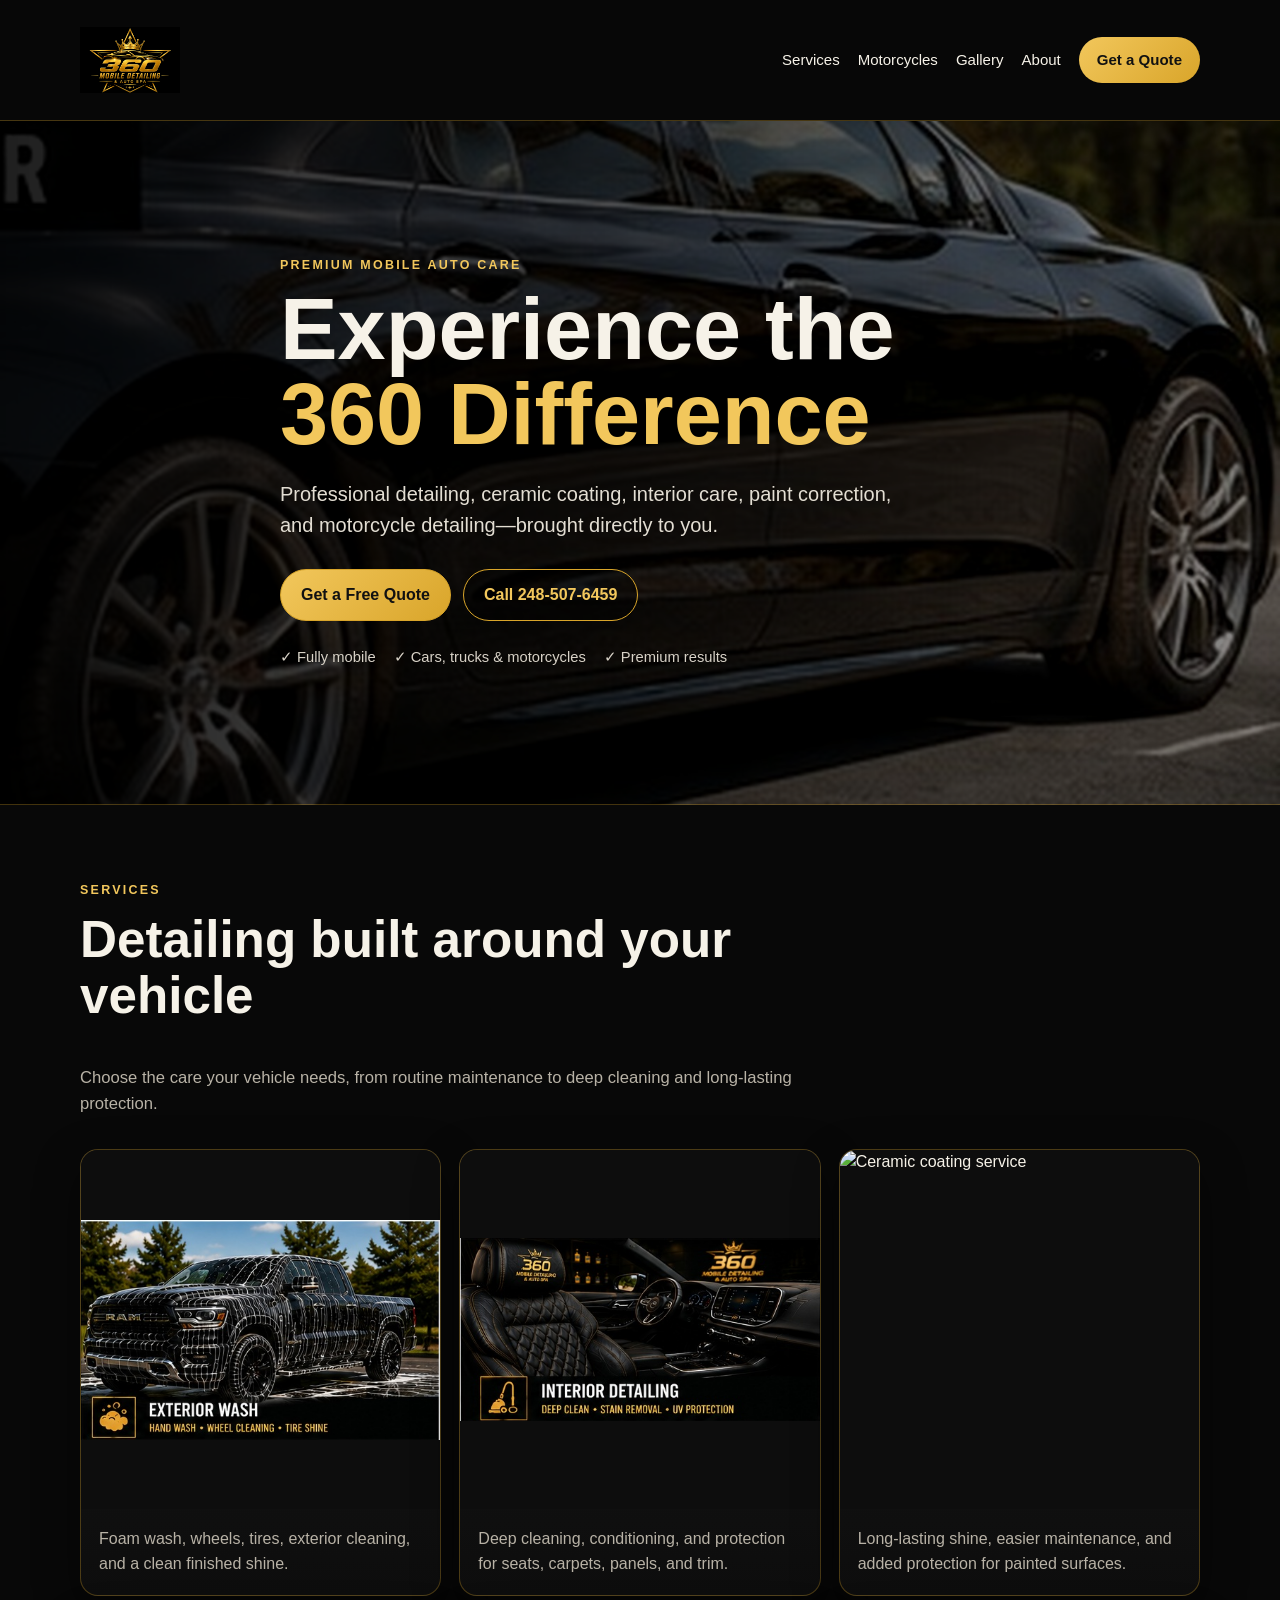
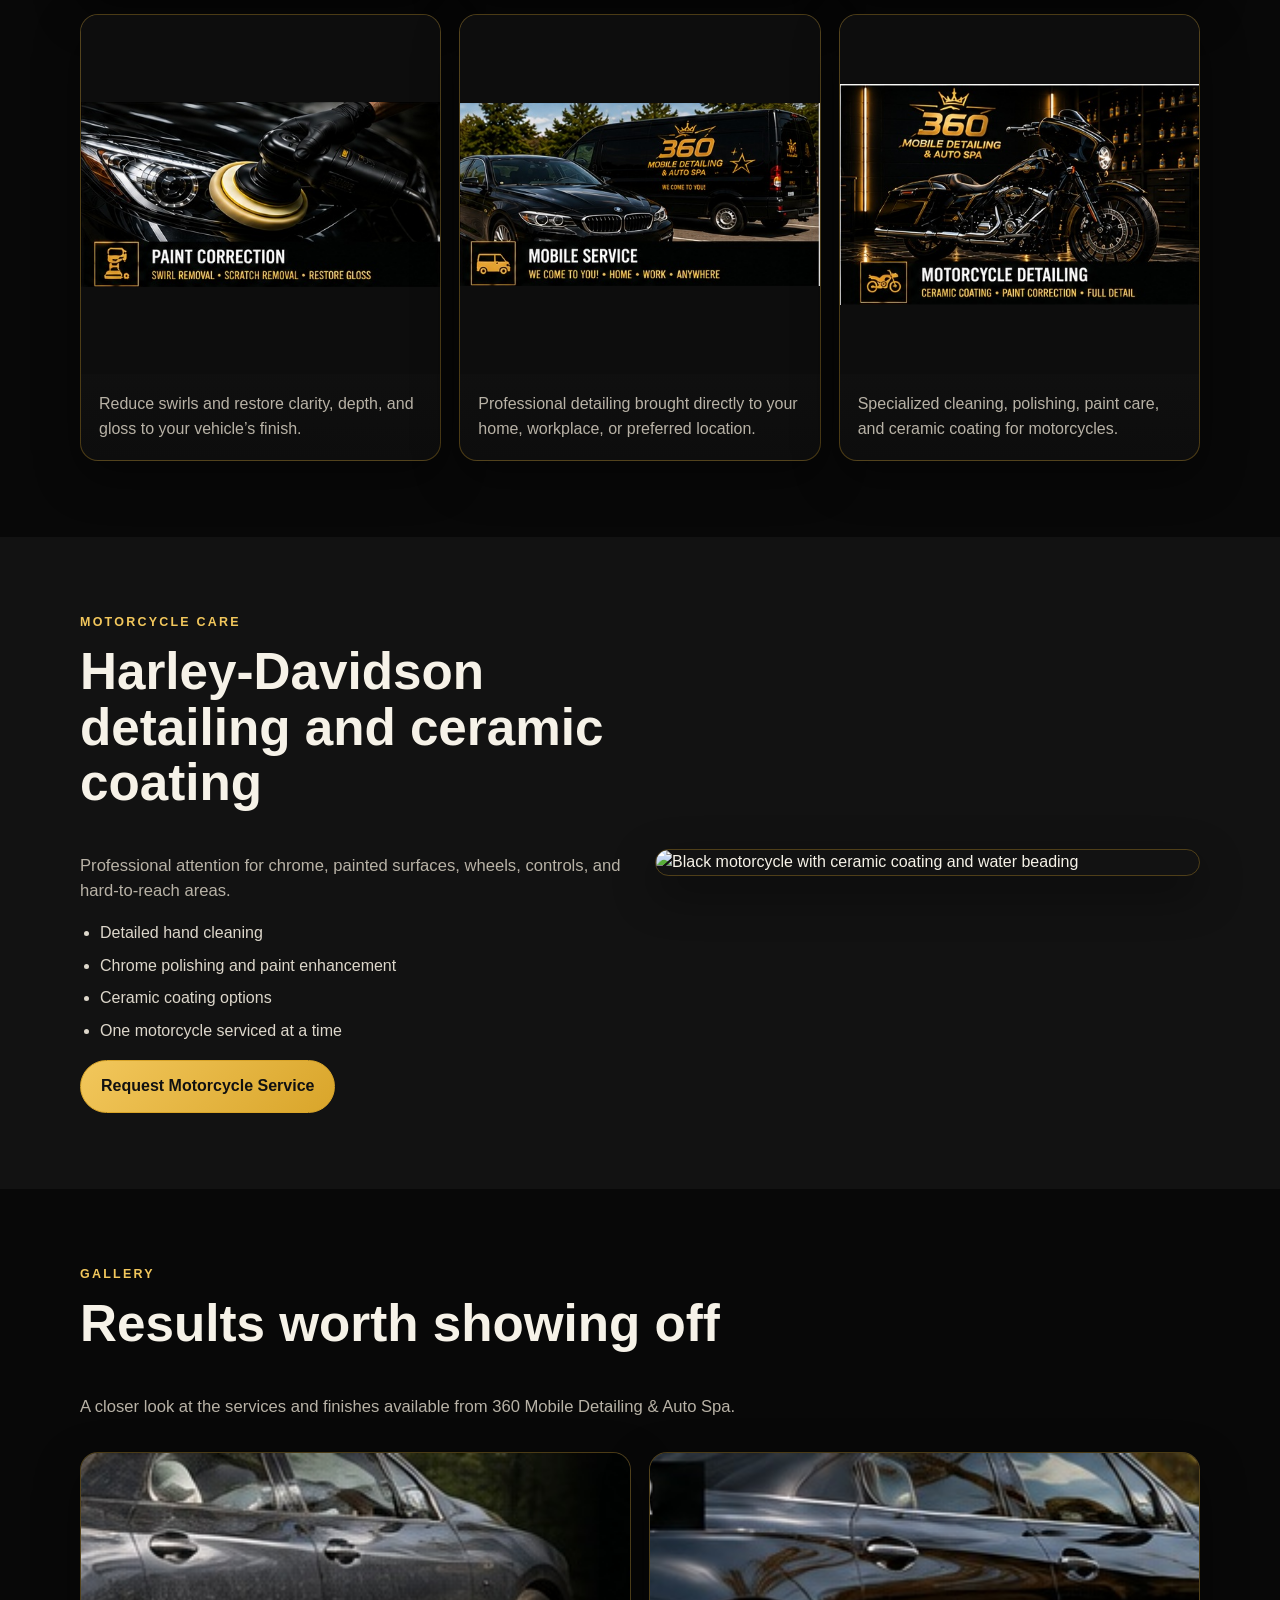
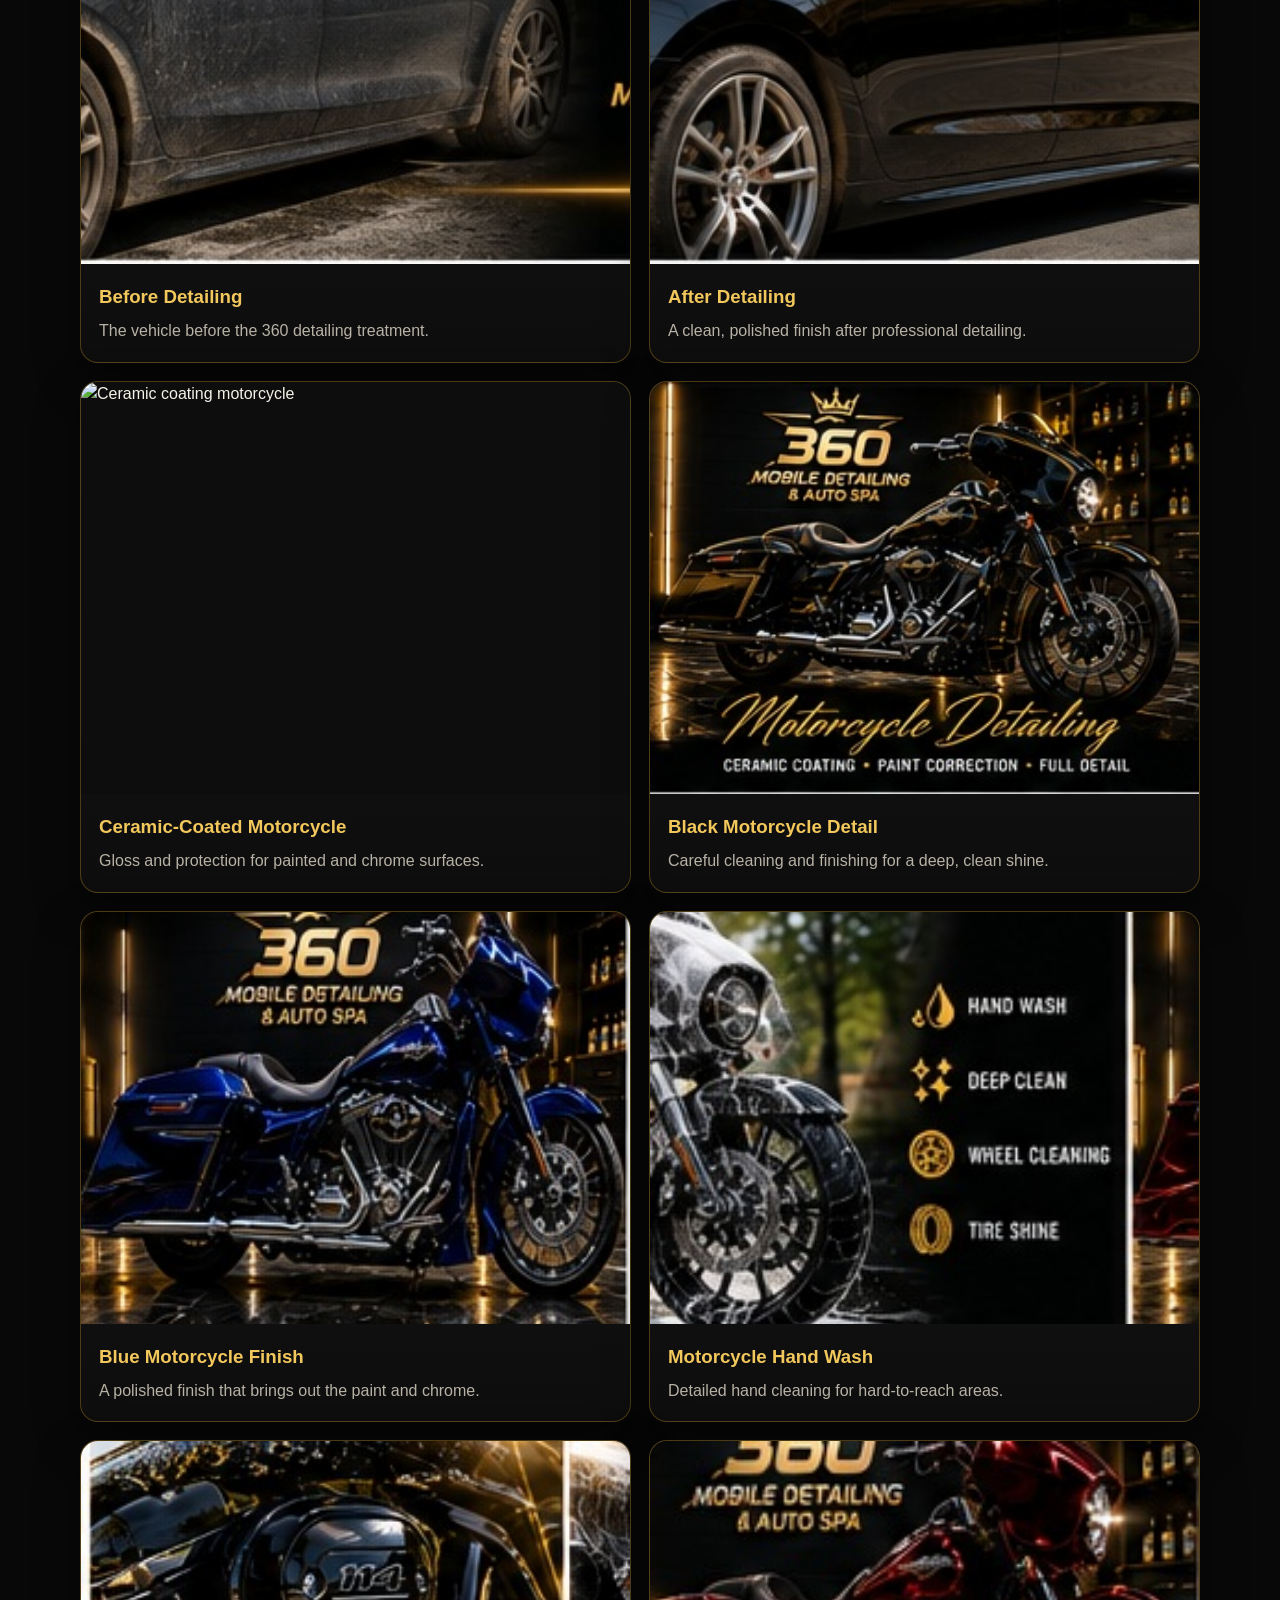
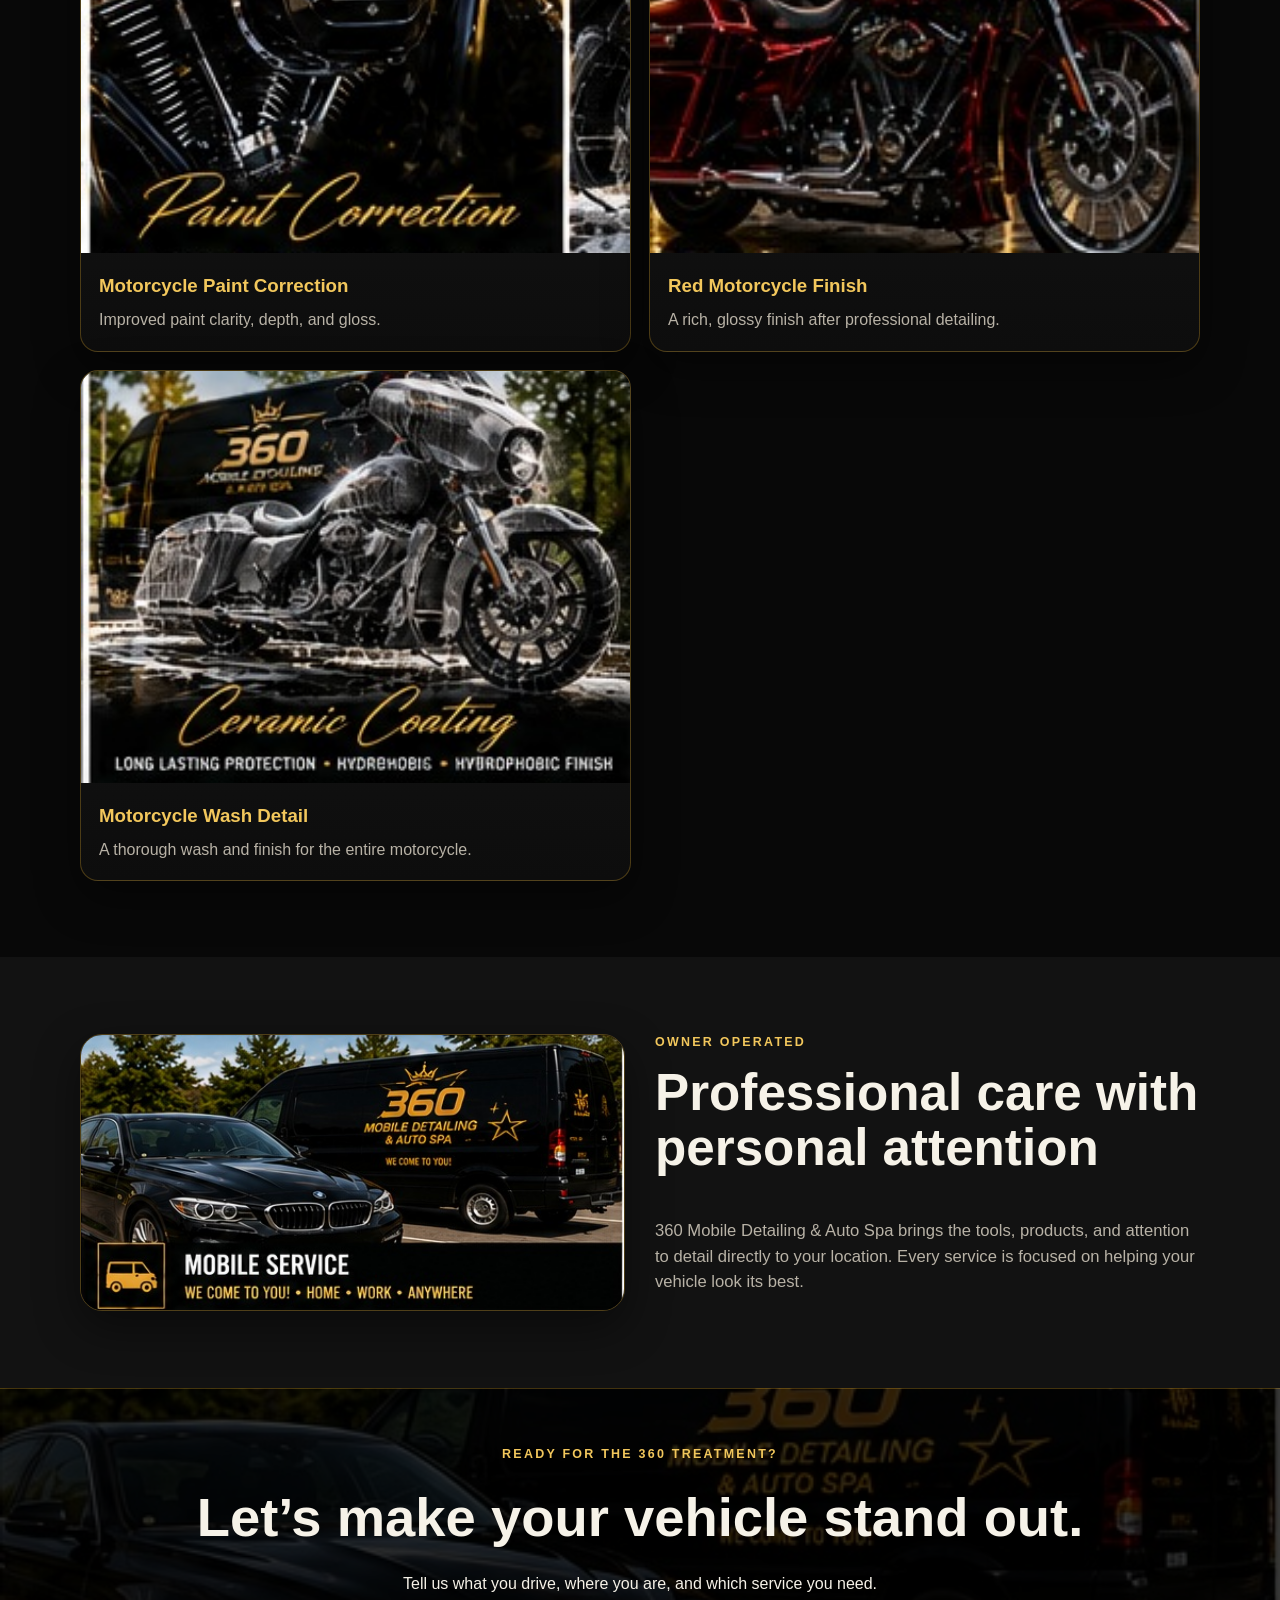
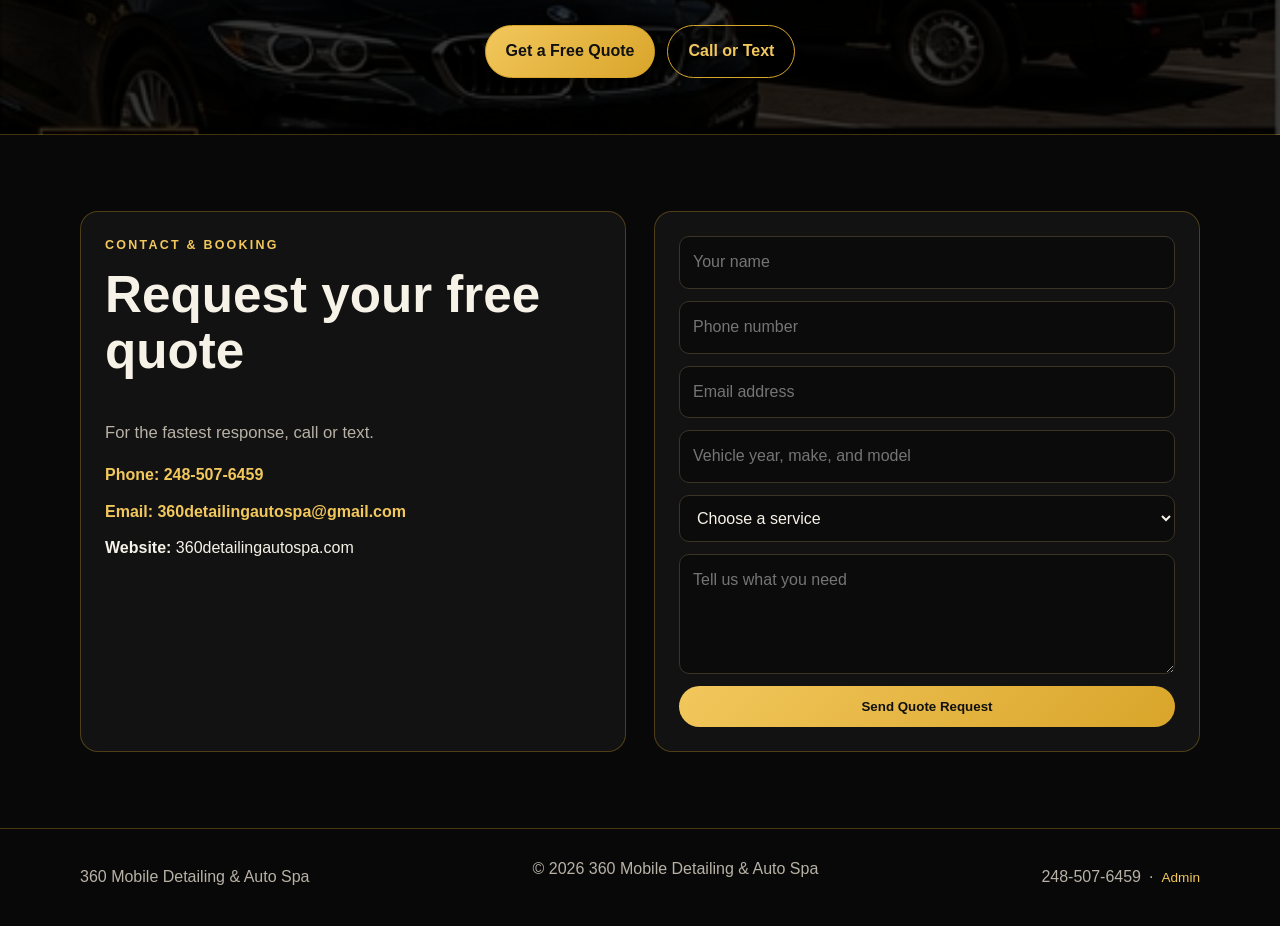
==== index.html @ 781d725d "Update image source for ceramic-coated motorcycle" ====
<!doctype html>
<html lang="en">
<head>
  <meta charset="utf-8" />
  <meta name="viewport" content="width=device-width, initial-scale=1" />
  <meta name="description" content="360 Mobile Detailing & Auto Spa — professional mobile detailing, ceramic coating, interior detailing, paint correction, and motorcycle care." />
  <title>360 Mobile Detailing & Auto Spa</title>

  <style>
    :root {
      --bg: #080808;
      --panel: #121212;
      --panel-2: #191919;
      --gold: #d9a52a;
      --gold-light: #f2c75c;
      --text: #f6f2e8;
      --muted: #b8b2a6;
      --line: rgba(217, 165, 42, 0.30);
      --shadow: 0 16px 45px rgba(0, 0, 0, 0.45);
    }

    * {
      box-sizing: border-box;
    }

    html {
      scroll-behavior: smooth;
    }

    body {
      margin: 0;
      background: var(--bg);
      color: var(--text);
      font-family: Arial, Helvetica, sans-serif;
      line-height: 1.55;
    }

    img {
      display: block;
      max-width: 100%;
    }

    a {
      color: inherit;
      text-decoration: none;
    }

    .container {
      width: min(1120px, 92%);
      margin: auto;
    }

    /* Header */
    .site-header {
      position: sticky;
      top: 0;
      z-index: 100;
      background: rgba(8, 8, 8, 0.96);
      backdrop-filter: blur(12px);
      border-bottom: 1px solid var(--line);
    }

    .nav-wrap {
      display: flex;
      align-items: center;
      justify-content: space-between;
      gap: 18px;
      min-height: 112px;
      padding: 8px 0;
    }

    .brand {
      display: flex;
      align-items: center;
      gap: 12px;
      min-width: 0;
    }

    .brand img {
      width: 145px;
      height: auto;
      max-height: 96px;
      object-fit: contain;
      flex: 0 0 auto;
    }

    .brand-text strong {
      display: block;
      color: var(--gold-light);
      font-size: 1.1rem;
      letter-spacing: 0.06em;
    }

    .brand-text small {
      display: block;
      color: var(--muted);
      font-size: 0.72rem;
    }

    .menu-button {
      display: none;
      border: 1px solid var(--line);
      background: var(--panel);
      color: var(--gold-light);
      font-size: 1.35rem;
    }
    .nav-wrap{display:flex;align-items:center;justify-content:space-between;gap:18px;padding:12px 0}
    .brand{display:flex;align-items:center;gap:10px;min-width:0}
    .brand img{width:100px;height:100px;object-fit:contain}
    .brand-text strong{display:block;color:var(--gold-light);font-size:1.1rem;letter-spacing:.06em}
    .brand-text small{display:block;color:var(--muted);font-size:.72rem}
    .menu-button{
      display:none;border:1px solid var(--line);background:var(--panel);
      color:var(--gold-light);font-size:1.35rem;border-radius:10px;padding:8px 12px;
    }
    .nav{display:flex;align-items:center;gap:18px;font-size:.94rem}
    .nav a:hover{color:var(--gold-light)}
    .nav-cta,.btn-gold{
      background:linear-gradient(135deg,var(--gold-light),var(--gold));
      color:#111!important;font-weight:800;border-radius:999px;padding:11px 18px;
    }
    .hero{
      min-height:76vh;
      display:grid;place-items:center;
      position:relative;
      background:
        linear-gradient(90deg,rgba(0,0,0,.88),rgba(0,0,0,.45)),
        url("assets/hero_clean.jpg?v=3") center/cover no-repeat;
      border-bottom:1px solid var(--line);
    }
    .hero-content{padding:86px 0;max-width:720px}
    .eyebrow{
      color:var(--gold-light);text-transform:uppercase;letter-spacing:.18em;
      font-size:.78rem;font-weight:800;margin:0 0 12px;
    }
    h1,h2,h3,p{margin-top:0}
    h1{font-size:clamp(2.5rem,7vw,5.4rem);line-height:.98;margin-bottom:22px}
    h1 span{color:var(--gold-light)}
    .lead{font-size:clamp(1rem,2.4vw,1.25rem);color:#e3ded3;max-width:640px}
    .hero-actions{display:flex;flex-wrap:wrap;gap:12px;margin-top:28px}
    .btn{display:inline-block;border-radius:999px;padding:13px 20px;font-weight:800;border:1px solid var(--gold)}
    .btn-outline{color:var(--gold-light);background:rgba(0,0,0,.35)}
    .trust-row{display:flex;flex-wrap:wrap;gap:18px;color:#d8d2c7;margin-top:25px;font-size:.92rem}
    .section{padding:76px 0}
    .section-dark{background:var(--panel)}
    .section-head{max-width:760px;margin-bottom:32px}
    .section h2{font-size:clamp(2rem,4vw,3.2rem);line-height:1.08}
    .section-intro{color:var(--muted);font-size:1.04rem}
    .card-grid{display:grid;grid-template-columns:repeat(3,1fr);gap:18px}
    .service-card,.gallery-card{
      background:linear-gradient(180deg,var(--panel-2),#0d0d0d);
      border:1px solid var(--line);border-radius:18px;overflow:hidden;box-shadow:var(--shadow)
    }
    .service-card img{width:100%;aspect-ratio:1/1;object-fit:contain;background:#0d0d0d;}
    .gallery-card img{width:100%;aspect-ratio:4/3;object-fit:cover;background:#0d0d0d;}
    .service-card .copy,.gallery-card .copy{padding:18px}
    /* Service artwork already contains the service title. Hide the duplicate HTML title so labels never overlap. */
    .service-card .copy h3{display:none}
    .service-card h3,.gallery-card h3{color:var(--gold-light);margin-bottom:8px}
    .service-card p,.gallery-card p{color:var(--muted);margin-bottom:0}
    .feature{
      display:grid;grid-template-columns:1fr 1fr;gap:30px;align-items:center
    }
    .feature img{width:100%;border-radius:22px;border:1px solid var(--line);box-shadow:var(--shadow)}
    .check-list{padding-left:20px;color:#ddd7cb}
    .check-list li{margin:8px 0}
    .gallery-grid{display:grid;grid-template-columns:repeat(2,1fr);gap:18px}
    .cta-band{
      padding:56px 0;
      background:
        linear-gradient(rgba(0,0,0,.78),rgba(0,0,0,.78)),
        url("assets/service_mobile_service_new.jpg") center/cover no-repeat;
      border-block:1px solid var(--line);
      text-align:center
    }
    .cta-band h2{font-size:clamp(2rem,5vw,3.4rem);margin-bottom:12px}
    .contact-grid{display:grid;grid-template-columns:1fr 1fr;gap:28px}
    .contact-card{
      background:var(--panel);border:1px solid var(--line);border-radius:18px;padding:24px
    }
    .contact-list{display:grid;gap:12px}
    .contact-list a{color:var(--gold-light);font-weight:700}
    form{display:grid;gap:12px}
    input,select,textarea{
      width:100%;background:#0b0b0b;color:var(--text);
      border:1px solid #3b3425;border-radius:10px;padding:13px;font:inherit
    }
    textarea{min-height:120px;resize:vertical}
    button[type=submit]{border:0;cursor:pointer}
    footer{padding:28px 0;border-top:1px solid var(--line);color:var(--muted)}
    .footer-grid{display:flex;justify-content:space-between;gap:18px;align-items:center;flex-wrap:wrap}
    .footer-brand{display:flex;align-items:center;gap:10px}
    .footer-brand img{width:52px;height:52px;object-fit:contain}
    .footer-links{display:flex;gap:8px;align-items:center;flex-wrap:wrap}
    .footer-links a:last-child{color:var(--gold-light);font-size:.85rem}
    @media (max-width:850px){
      .menu-button{display:block}
      .nav{
        display:none;position:absolute;left:4%;right:4%;top:78px;
        flex-direction:column;align-items:stretch;background:#0c0c0c;
        border:1px solid var(--line);border-radius:16px;padding:14px
      }
      .nav.open{display:flex}
      .nav a{padding:10px 12px}
      .card-grid{grid-template-columns:1fr 1fr}
      .feature,.contact-grid{grid-template-columns:1fr}
    }
    @media (max-width:560px){
      .brand img{width:150px;height:auto;max-height:92px}
      .brand-text small{display:none}
      .card-grid,.gallery-grid{grid-template-columns:1fr}
      .hero{min-height:72vh}
      .section{padding:58px 0}
    }
  </style>
</head>
<body>
  <header class="site-header">
    <div class="container nav-wrap">
      <a class="brand" href="#top" aria-label="360 Mobile Detailing home">
        <img src="assets/360-logo.png?v=5" alt="360 Mobile Detailing & Auto Spa logo" />
      </a>
      <button class="menu-button" aria-label="Open menu" aria-expanded="false">☰</button>
      <nav class="nav" aria-label="Main navigation">
        <a href="#services">Services</a>
        <a href="#motorcycles">Motorcycles</a>
        <a href="#gallery">Gallery</a>
        <a href="#about">About</a>
        <a href="#contact" class="nav-cta">Get a Quote</a>
      </nav>
    </div>
  </header>

  <main id="top">
    <section class="hero">
      <div class="container hero-content">
        <p class="eyebrow">Premium mobile auto care</p>
        <h1>Experience the <span>360 Difference</span></h1>
        <p class="lead">Professional detailing, ceramic coating, interior care, paint correction, and motorcycle detailing—brought directly to you.</p>
        <div class="hero-actions">
          <a class="btn btn-gold" href="#contact">Get a Free Quote</a>
          <a class="btn btn-outline" href="tel:+12485076459">Call 248-507-6459</a>
        </div>
        <div class="trust-row">
          <span>✓ Fully mobile</span><span>✓ Cars, trucks & motorcycles</span><span>✓ Premium results</span>
        </div>
      </div>
    </section>

    <section class="section" id="services">
      <div class="container">
        <div class="section-head">
          <p class="eyebrow">Services</p>
          <h2>Detailing built around your vehicle</h2>
          <p class="section-intro">Choose the care your vehicle needs, from routine maintenance to deep cleaning and long-lasting protection.</p>
        </div>
        <div class="card-grid">
          <article class="service-card"><img src="assets/service_exterior_wash_new.jpg?v=3" alt="Exterior vehicle wash"><div class="copy"><h3>Mobile Exterior Detail</h3><p>Foam wash, wheels, tires, exterior cleaning, and a clean finished shine.</p></div></article>
          <article class="service-card"><img src="assets/service_interior_detailing_new.jpg?v=3" alt="Interior vehicle detailing"><div class="copy"><h3>Interior Detailing</h3><p>Deep cleaning, conditioning, and protection for seats, carpets, panels, and trim.</p></div></article>
          <article class="service-card"><img src="assets/service_ceramic_coatiing_new.jpg?v=3" alt="Ceramic coating service"><div class="copy"><h3>Ceramic Coating</h3><p>Long-lasting shine, easier maintenance, and added protection for painted surfaces.</p></div></article>
          <article class="service-card"><img src="assets/service_paint_correction_new.jpg?v=3" alt="Vehicle paint correction"><div class="copy"><h3>Paint Correction</h3><p>Reduce swirls and restore clarity, depth, and gloss to your vehicle’s finish.</p></div></article>
          <article class="service-card"><img src="assets/service_mobile_service_new.jpg?v=3" alt="Mobile detailing service"><div class="copy"><h3>Mobile Service</h3><p>Professional detailing brought directly to your home, workplace, or preferred location.</p></div></article>
          <article class="service-card"><img src="assets/service_motorcycle_detailing_new.jpg?v=3" alt="Motorcycle detailing"><div class="copy"><h3>Motorcycle Detailing</h3><p>Specialized cleaning, polishing, paint care, and ceramic coating for motorcycles.</p></div></article>
        </div>
      </div>
    </section>

    <section class="section section-dark" id="motorcycles">
      <div class="container feature">
        <div>
          <p class="eyebrow">Motorcycle care</p>
          <h2>Harley-Davidson detailing and ceramic coating</h2>
          <p class="section-intro">Professional attention for chrome, painted surfaces, wheels, controls, and hard-to-reach areas.</p>
          <ul class="check-list">
            <li>Detailed hand cleaning</li>
            <li>Chrome polishing and paint enhancement</li>
            <li>Ceramic coating options</li>
            <li>One motorcycle serviced at a time</li>
          </ul>
          <a class="btn btn-gold" href="#contact">Request Motorcycle Service</a>
        </div>
        <img src="assets/ceramic_motorcycle.png" alt="Black motorcycle with ceramic coating and water beading" />
      </div>
    </section>

    <section class="section" id="gallery">
      <div class="container">
        <div class="section-head">
          <p class="eyebrow">Gallery</p>
          <h2>Results worth showing off</h2>
          <p class="section-intro">A closer look at the services and finishes available from 360 Mobile Detailing & Auto Spa.</p>
        </div>
        <div class="gallery-grid">
          <article class="gallery-card"><img src="assets/before_detailing_new.jpg" alt="Vehicle before detailing"><div class="copy"><h3>Before Detailing</h3><p>The vehicle before the 360 detailing treatment.</p></div></article>
          <article class="gallery-card"><img src="assets/after_detailing_new.jpg" alt="Vehicle after detailing"><div class="copy"><h3>After Detailing</h3><p>A clean, polished finish after professional detailing.</p></div></article>
          <article class="gallery-card"><img src="assets/ceramic_motorcycle_new.jpg" alt="Ceramic coating motorcycle"><div class="copy"><h3>Ceramic-Coated Motorcycle</h3><p>Gloss and protection for painted and chrome surfaces.</p></div></article>
          <article class="gallery-card"><img src="assets/motorcycle_black_detailing_new.jpg" alt="Black motorcycle detailing"><div class="copy"><h3>Black Motorcycle Detail</h3><p>Careful cleaning and finishing for a deep, clean shine.</p></div></article>
          <article class="gallery-card"><img src="assets/motorcycle_blue_new.jpg" alt="Blue motorcycle finish"><div class="copy"><h3>Blue Motorcycle Finish</h3><p>A polished finish that brings out the paint and chrome.</p></div></article>
          <article class="gallery-card"><img src="assets/motorcycle_hand_wash_new.jpg" alt="Motorcycle hand wash"><div class="copy"><h3>Motorcycle Hand Wash</h3><p>Detailed hand cleaning for hard-to-reach areas.</p></div></article>
          <article class="gallery-card"><img src="assets/motorcycle_paint_correction_new.jpg" alt="Motorcycle paint correction"><div class="copy"><h3>Motorcycle Paint Correction</h3><p>Improved paint clarity, depth, and gloss.</p></div></article>
          <article class="gallery-card"><img src="assets/motorcycle_red_new.jpg" alt="Red motorcycle finish"><div class="copy"><h3>Red Motorcycle Finish</h3><p>A rich, glossy finish after professional detailing.</p></div></article>
          <article class="gallery-card"><img src="assets/motorcycle_wash_new.jpg" alt="Motorcycle wash detail"><div class="copy"><h3>Motorcycle Wash Detail</h3><p>A thorough wash and finish for the entire motorcycle.</p></div></article>
        </div>
      </div>
    </section>

    <section class="section section-dark" id="about">
      <div class="container feature">
        <img src="assets/service_mobile_service_new.jpg" alt="360 Mobile Detailing & Auto Spa mobile service" />
        <div>
          <p class="eyebrow">Owner operated</p>
          <h2>Professional care with personal attention</h2>
          <p class="section-intro">360 Mobile Detailing & Auto Spa brings the tools, products, and attention to detail directly to your location. Every service is focused on helping your vehicle look its best.</p>
        </div>
      </div>
    </section>

    <section class="cta-band">
      <div class="container">
        <p class="eyebrow">Ready for the 360 treatment?</p>
        <h2>Let’s make your vehicle stand out.</h2>
        <p>Tell us what you drive, where you are, and which service you need.</p>
        <div class="hero-actions" style="justify-content:center">
          <a class="btn btn-gold" href="#contact">Get a Free Quote</a>
          <a class="btn btn-outline" href="tel:+12485076459">Call or Text</a>
        </div>
      </div>
    </section>

    <section class="section" id="contact">
      <div class="container contact-grid">
        <div class="contact-card">
          <p class="eyebrow">Contact & booking</p>
          <h2>Request your free quote</h2>
          <p class="section-intro">For the fastest response, call or text.</p>
          <div class="contact-list">
            <a href="tel:+12485076459"><strong>Phone:</strong> 248-507-6459</a>
            <a href="mailto:360detailingautospa@gmail.com"><strong>Email:</strong> 360detailingautospa@gmail.com</a>
            <div><strong>Website:</strong> 360detailingautospa.com</div>
          </div>
        </div>
        <div class="contact-card">
          <form action="mailto:360detailingautospa@gmail.com" method="post" enctype="text/plain">
            <input name="Name" placeholder="Your name" required />
            <input name="Phone" type="tel" placeholder="Phone number" required />
            <input name="Email" type="email" placeholder="Email address" />
            <input name="Vehicle" placeholder="Vehicle year, make, and model" />
            <select name="Service">
              <option value="">Choose a service</option>
              <option>Mobile Exterior Detail</option>
              <option>Interior Detailing</option>
              <option>Ceramic Coating</option>
              <option>Paint Correction</option>
              <option>Motorcycle Detailing</option>
              <option>Other</option>
            </select>
            <textarea name="Message" placeholder="Tell us what you need"></textarea>
            <button class="btn btn-gold" type="submit">Send Quote Request</button>
          </form>
        </div>
      </div>
    </section>
  </main>

  <footer>
    <div class="container footer-grid">
      <div class="footer-brand"><span>360 Mobile Detailing & Auto Spa</span></div>
      <p>© <span id="year"></span> 360 Mobile Detailing & Auto Spa</p>
      <div class="footer-links"><a href="tel:+12485076459">248-507-6459</a> · <a href="admin.html" rel="nofollow">Admin</a></div>
    </div>
  </footer>

  <script>
    const menuButton = document.querySelector('.menu-button');
    const nav = document.querySelector('.nav');
    menuButton?.addEventListener('click', () => {
      const isOpen = nav.classList.toggle('open');
      menuButton.setAttribute('aria-expanded', String(isOpen));
    });
    document.querySelectorAll('.nav a').forEach(link =>
      link.addEventListener('click', () => nav.classList.remove('open'))
    );
    document.getElementById('year').textContent = new Date().getFullYear();
  </script>
</body>
</html>
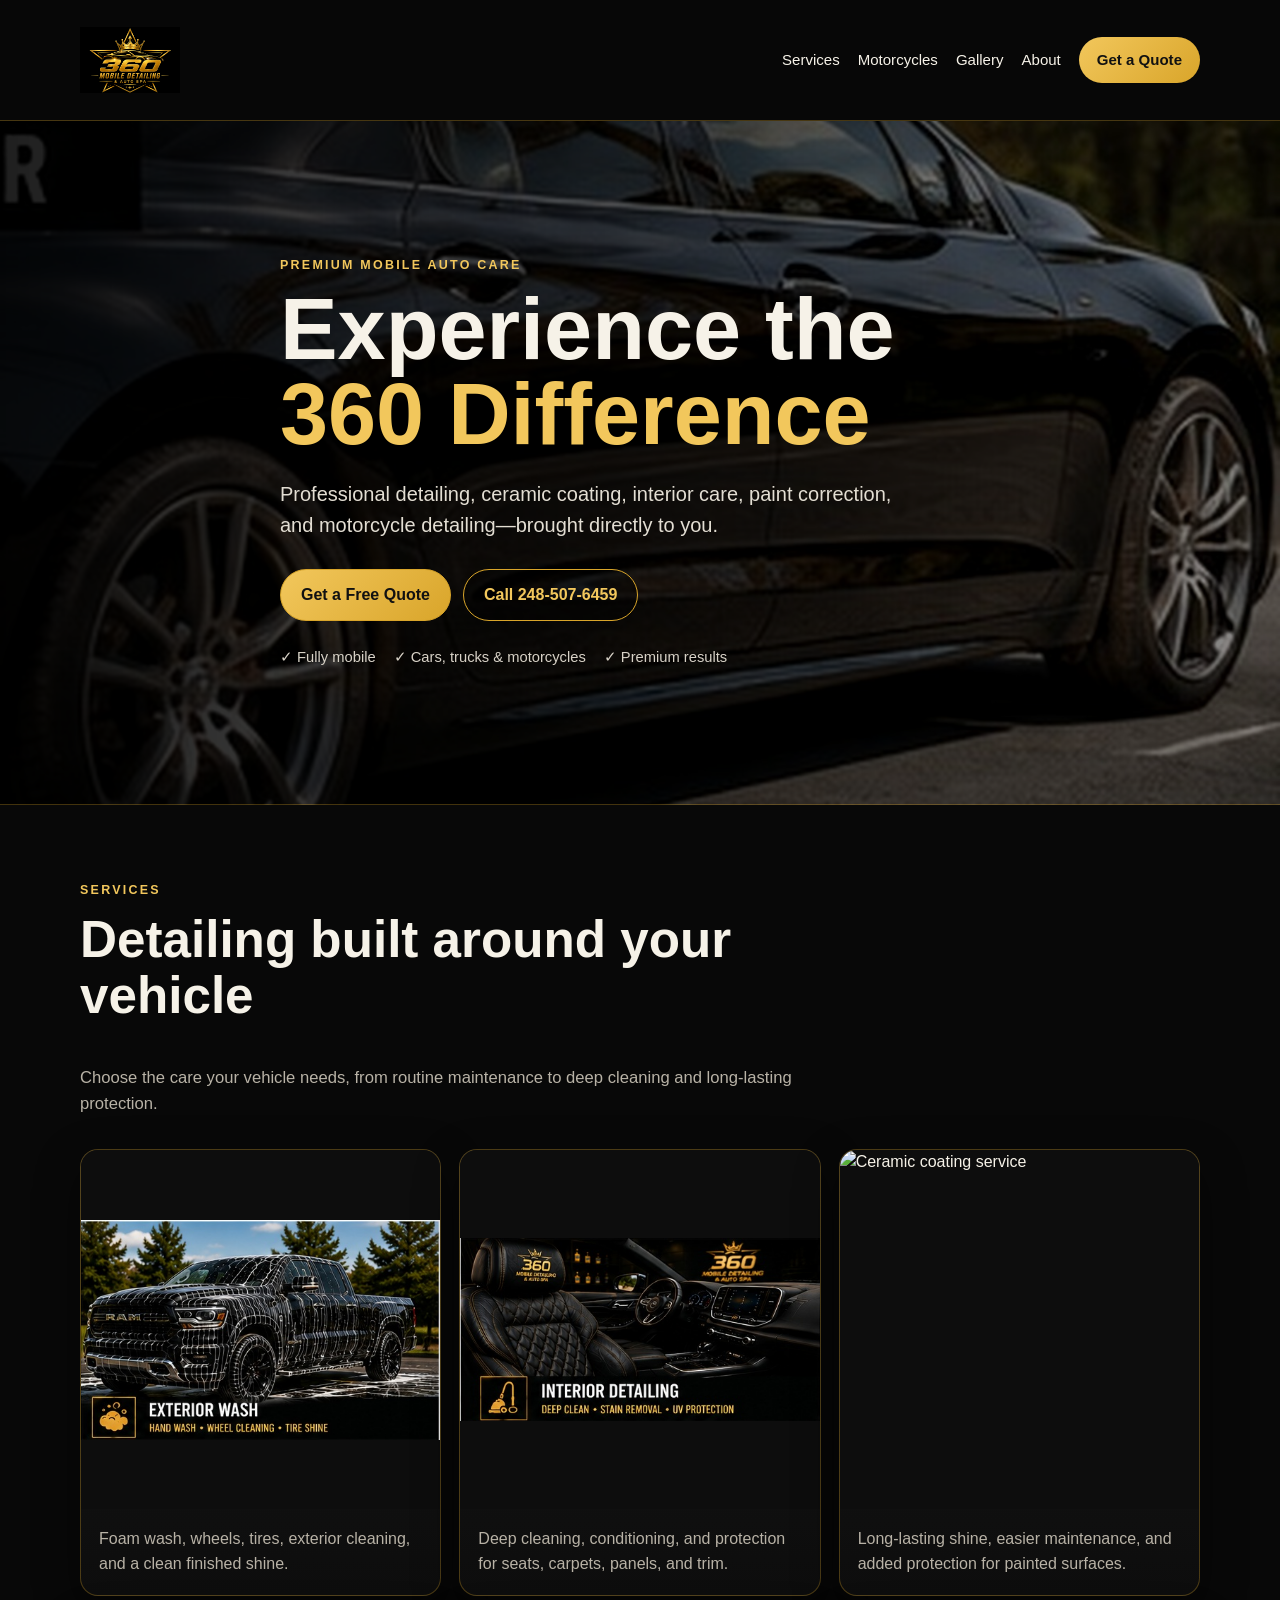
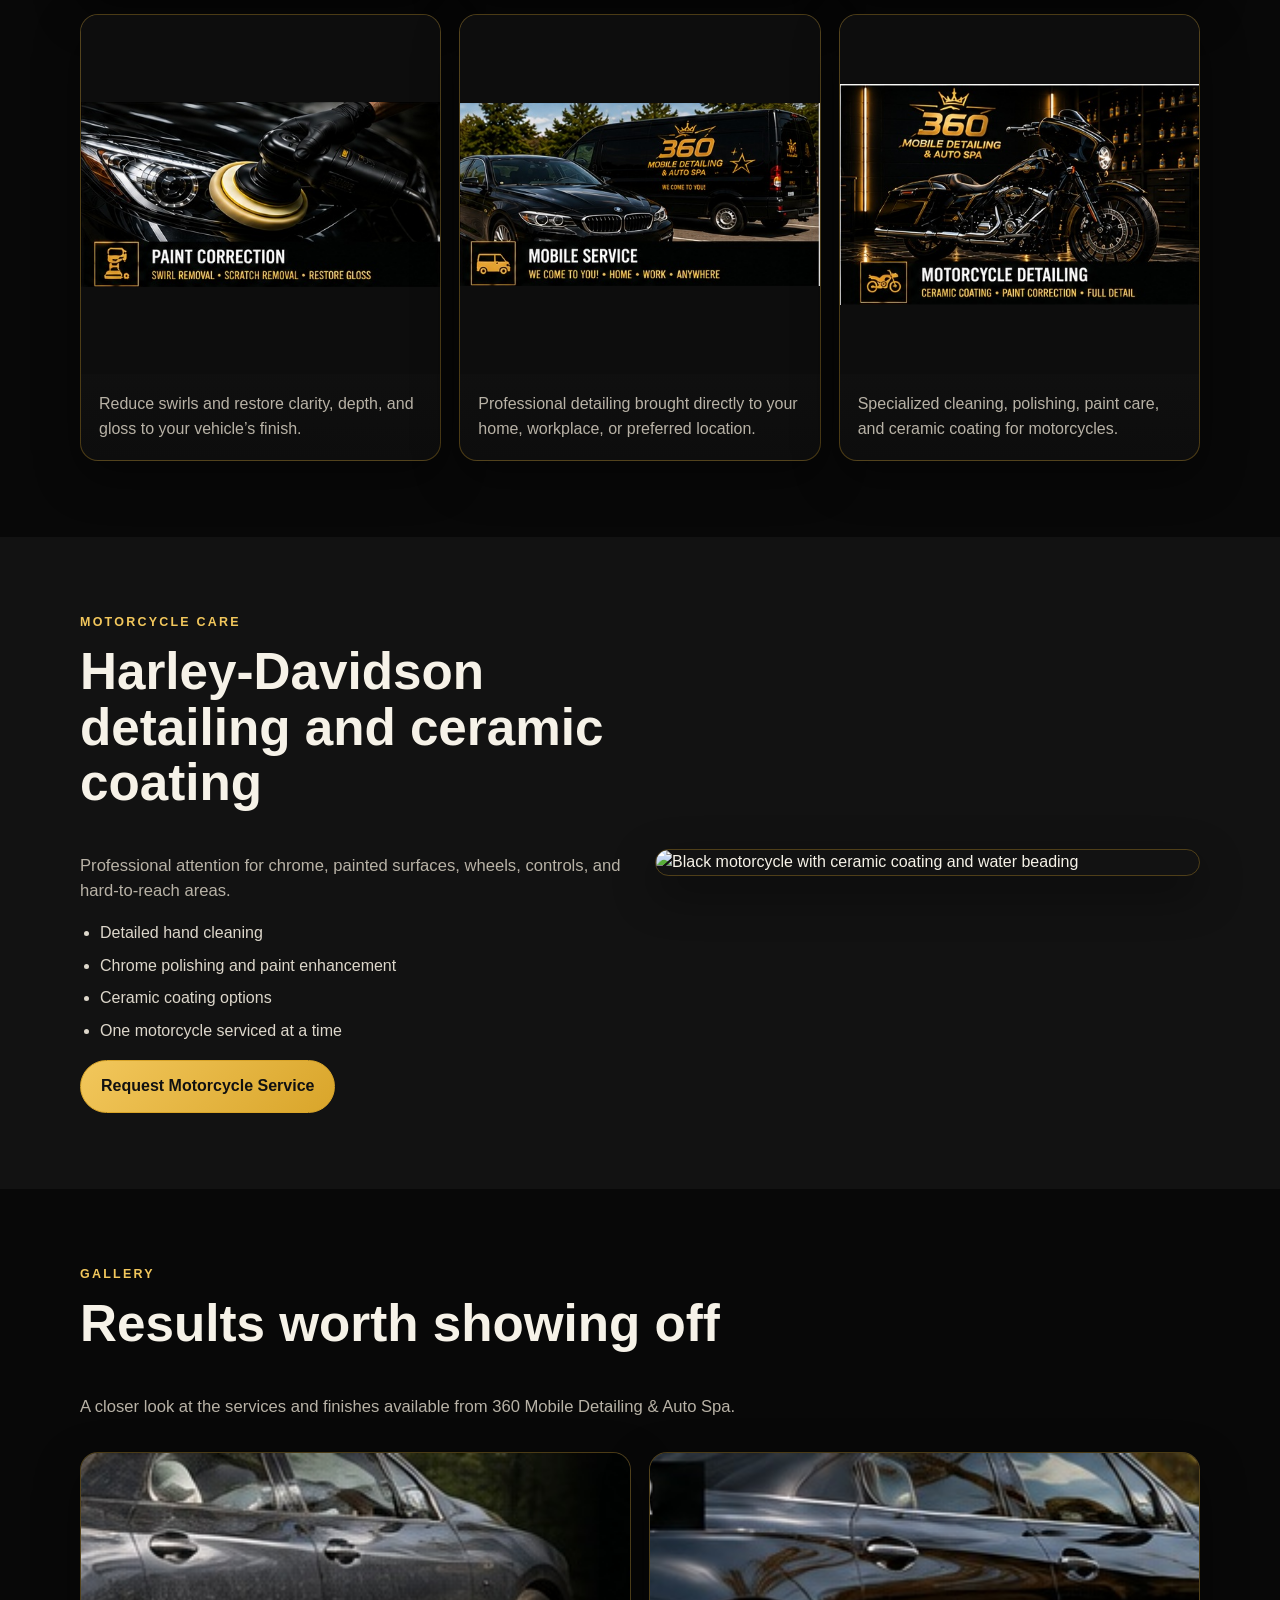
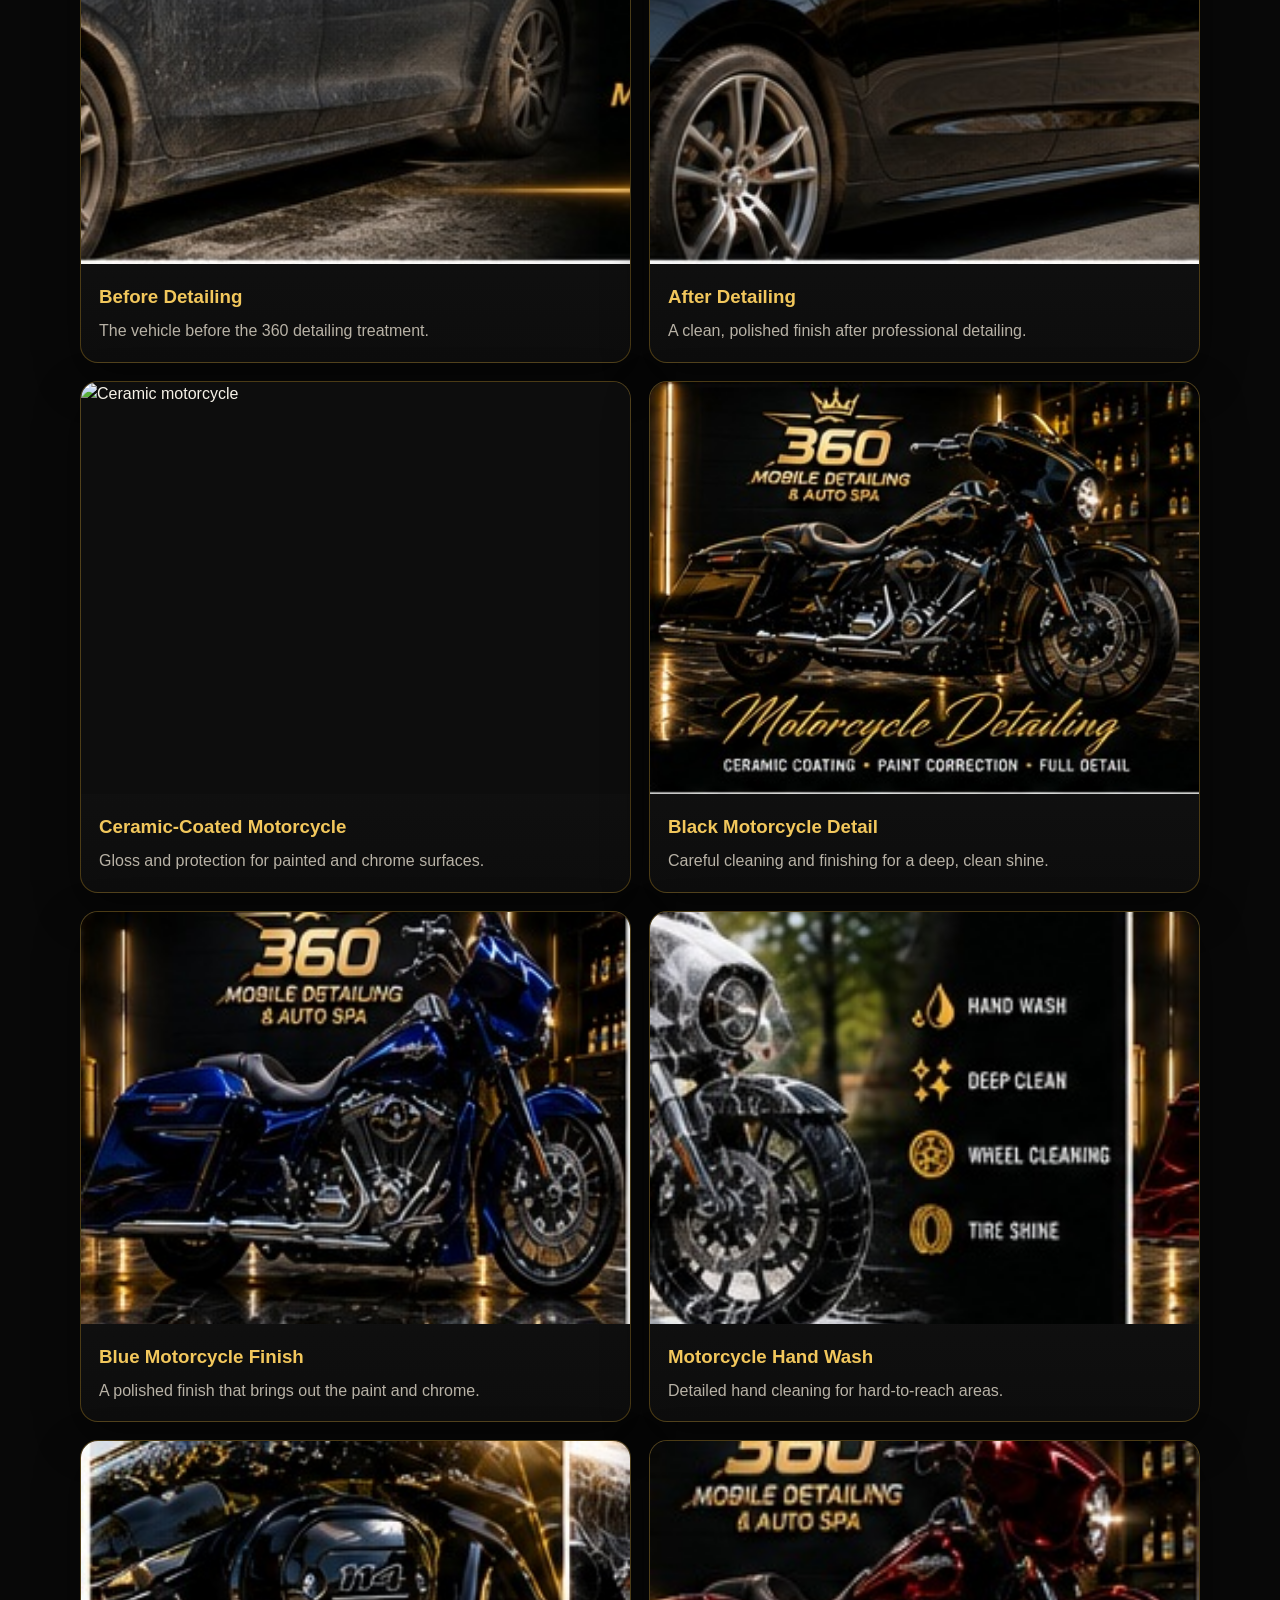
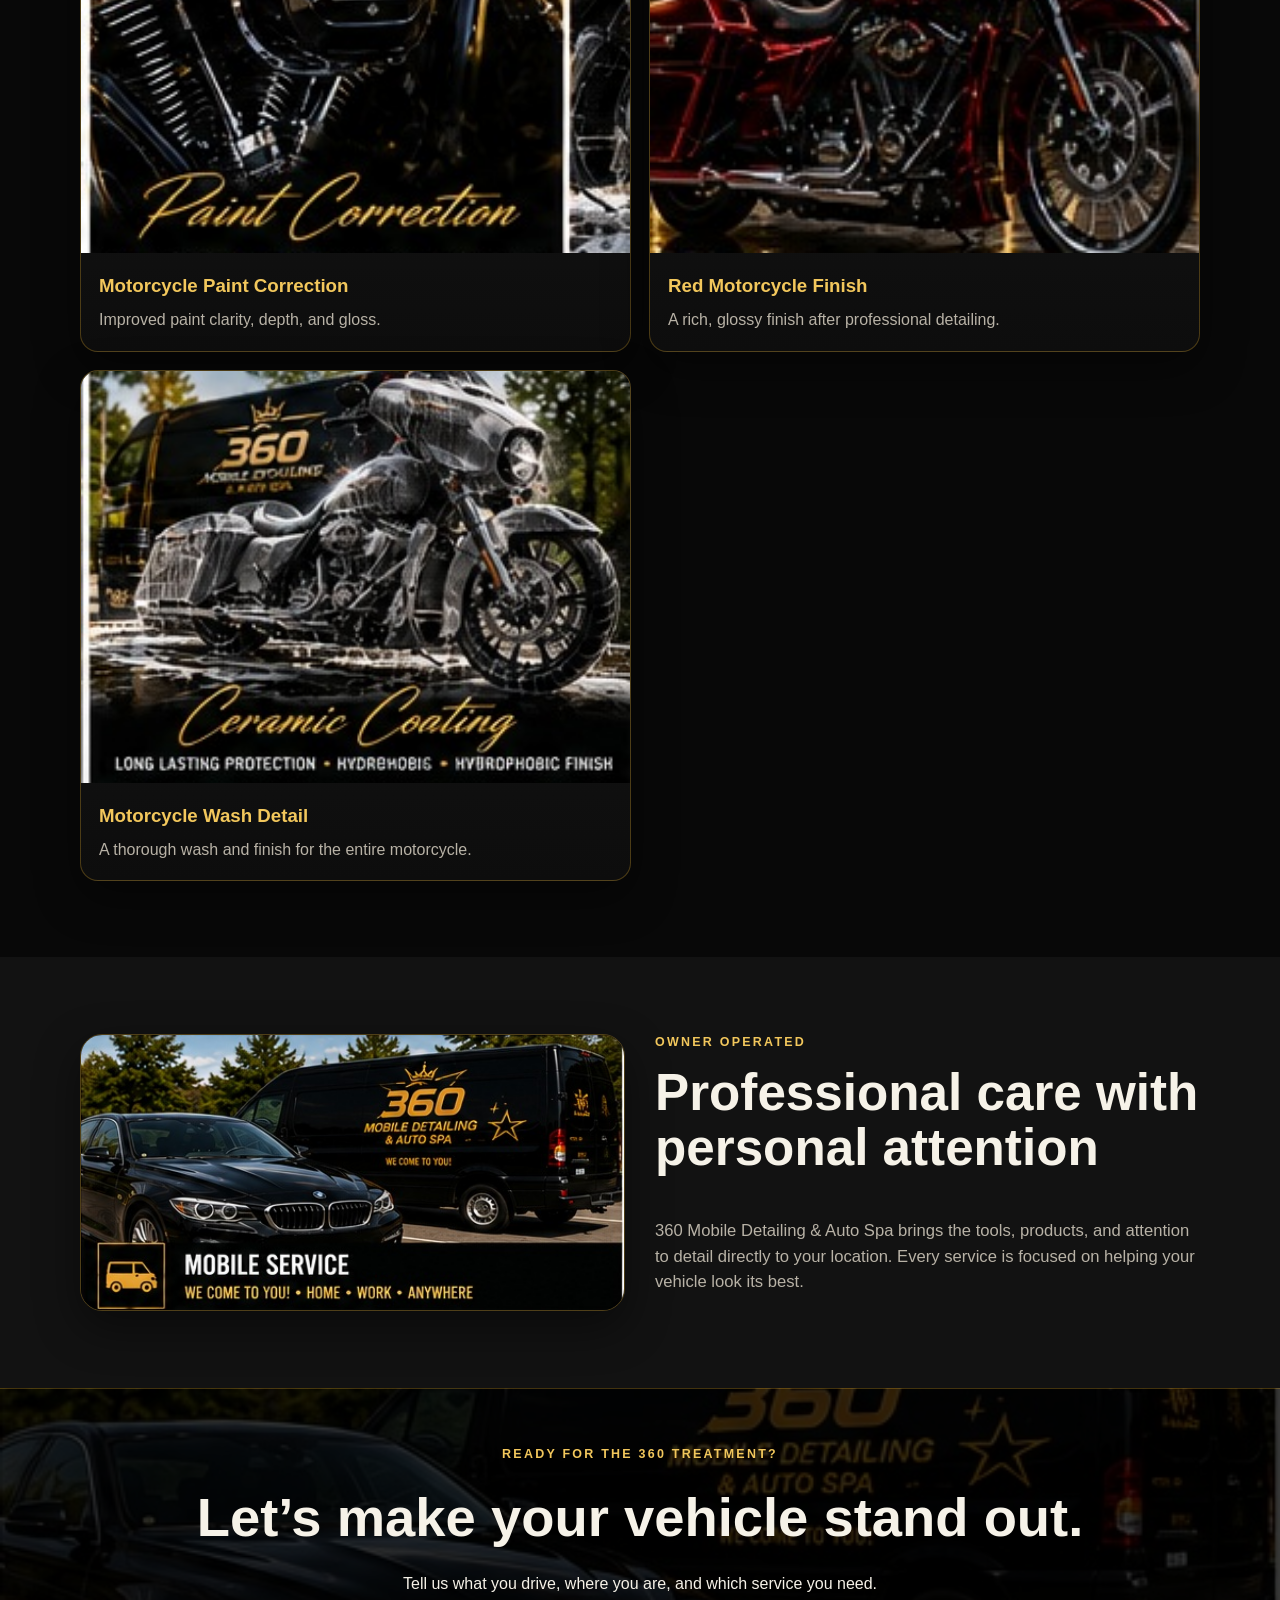
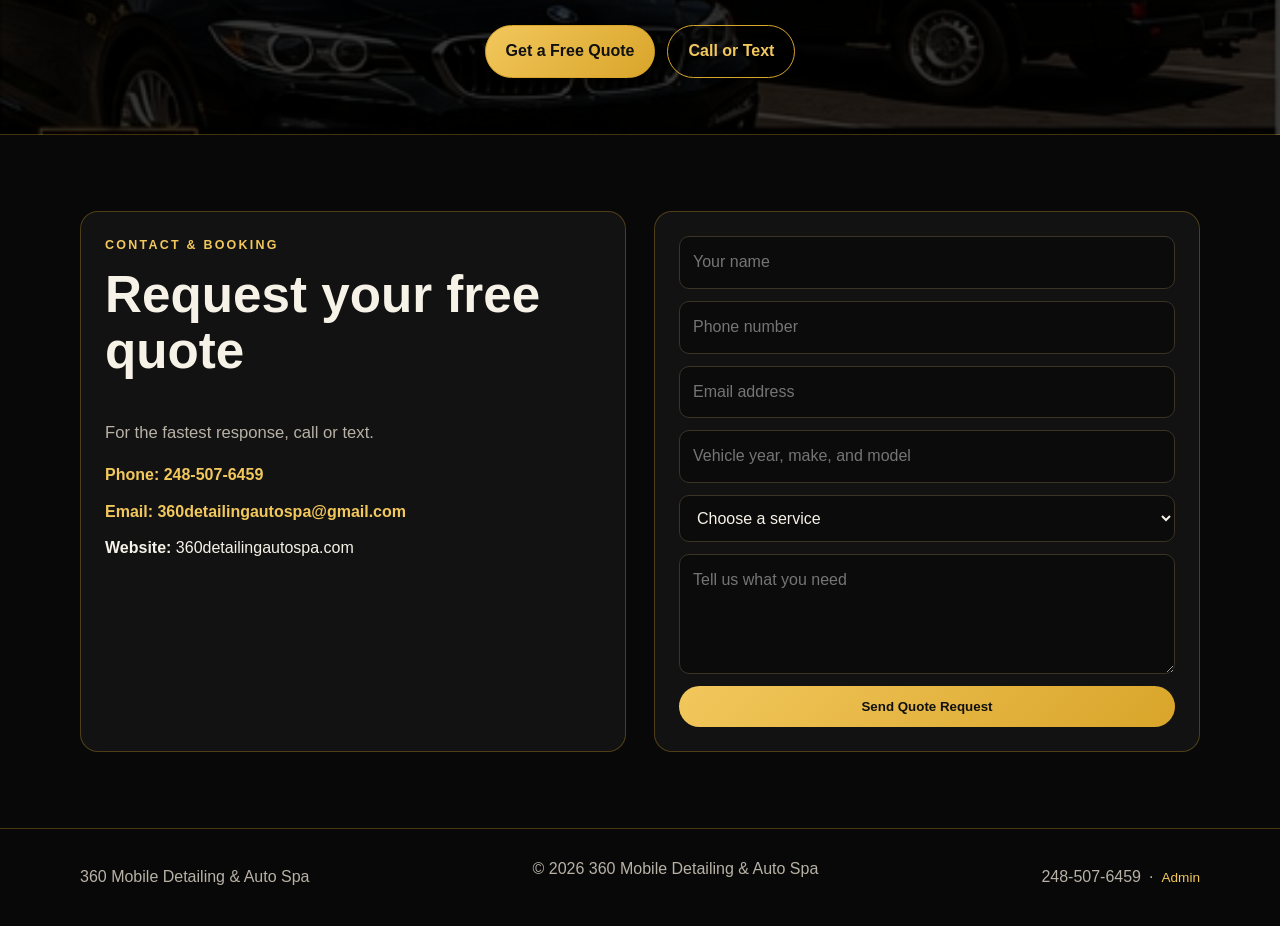
==== commit 495bf465: "Update alt text for ceramic motorcycle image" ====
--- a/index.html
+++ b/index.html
@@ -293,7 +293,7 @@
         <div class="gallery-grid">
           <article class="gallery-card"><img src="assets/before_detailing_new.jpg" alt="Vehicle before detailing"><div class="copy"><h3>Before Detailing</h3><p>The vehicle before the 360 detailing treatment.</p></div></article>
           <article class="gallery-card"><img src="assets/after_detailing_new.jpg" alt="Vehicle after detailing"><div class="copy"><h3>After Detailing</h3><p>A clean, polished finish after professional detailing.</p></div></article>
-          <article class="gallery-card"><img src="assets/ceramic_motorcycle_new.jpg" alt="Ceramic coating motorcycle"><div class="copy"><h3>Ceramic-Coated Motorcycle</h3><p>Gloss and protection for painted and chrome surfaces.</p></div></article>
+          <article class="gallery-card"><img src="assets/ceramic_motorcycle_new.jpg" alt="Ceramic motorcycle"><div class="copy"><h3>Ceramic-Coated Motorcycle</h3><p>Gloss and protection for painted and chrome surfaces.</p></div></article>
           <article class="gallery-card"><img src="assets/motorcycle_black_detailing_new.jpg" alt="Black motorcycle detailing"><div class="copy"><h3>Black Motorcycle Detail</h3><p>Careful cleaning and finishing for a deep, clean shine.</p></div></article>
           <article class="gallery-card"><img src="assets/motorcycle_blue_new.jpg" alt="Blue motorcycle finish"><div class="copy"><h3>Blue Motorcycle Finish</h3><p>A polished finish that brings out the paint and chrome.</p></div></article>
           <article class="gallery-card"><img src="assets/motorcycle_hand_wash_new.jpg" alt="Motorcycle hand wash"><div class="copy"><h3>Motorcycle Hand Wash</h3><p>Detailed hand cleaning for hard-to-reach areas.</p></div></article>
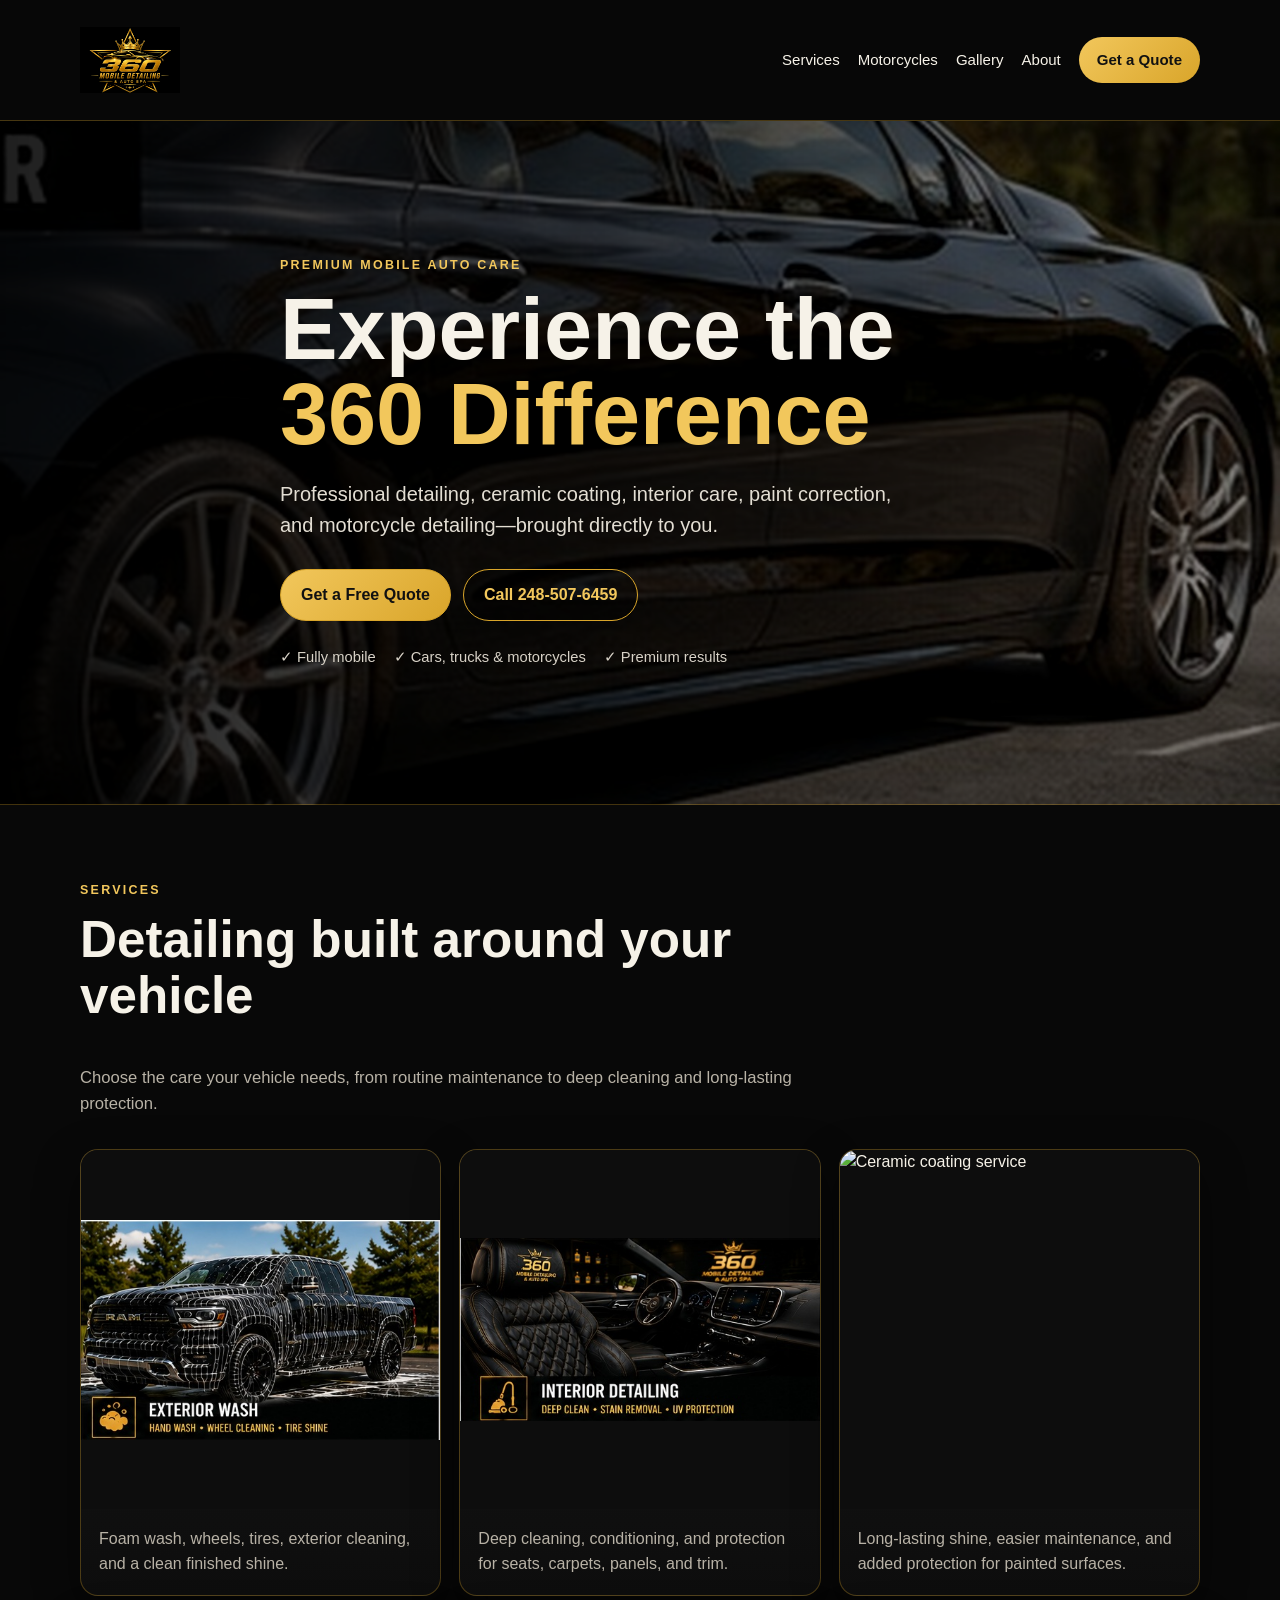
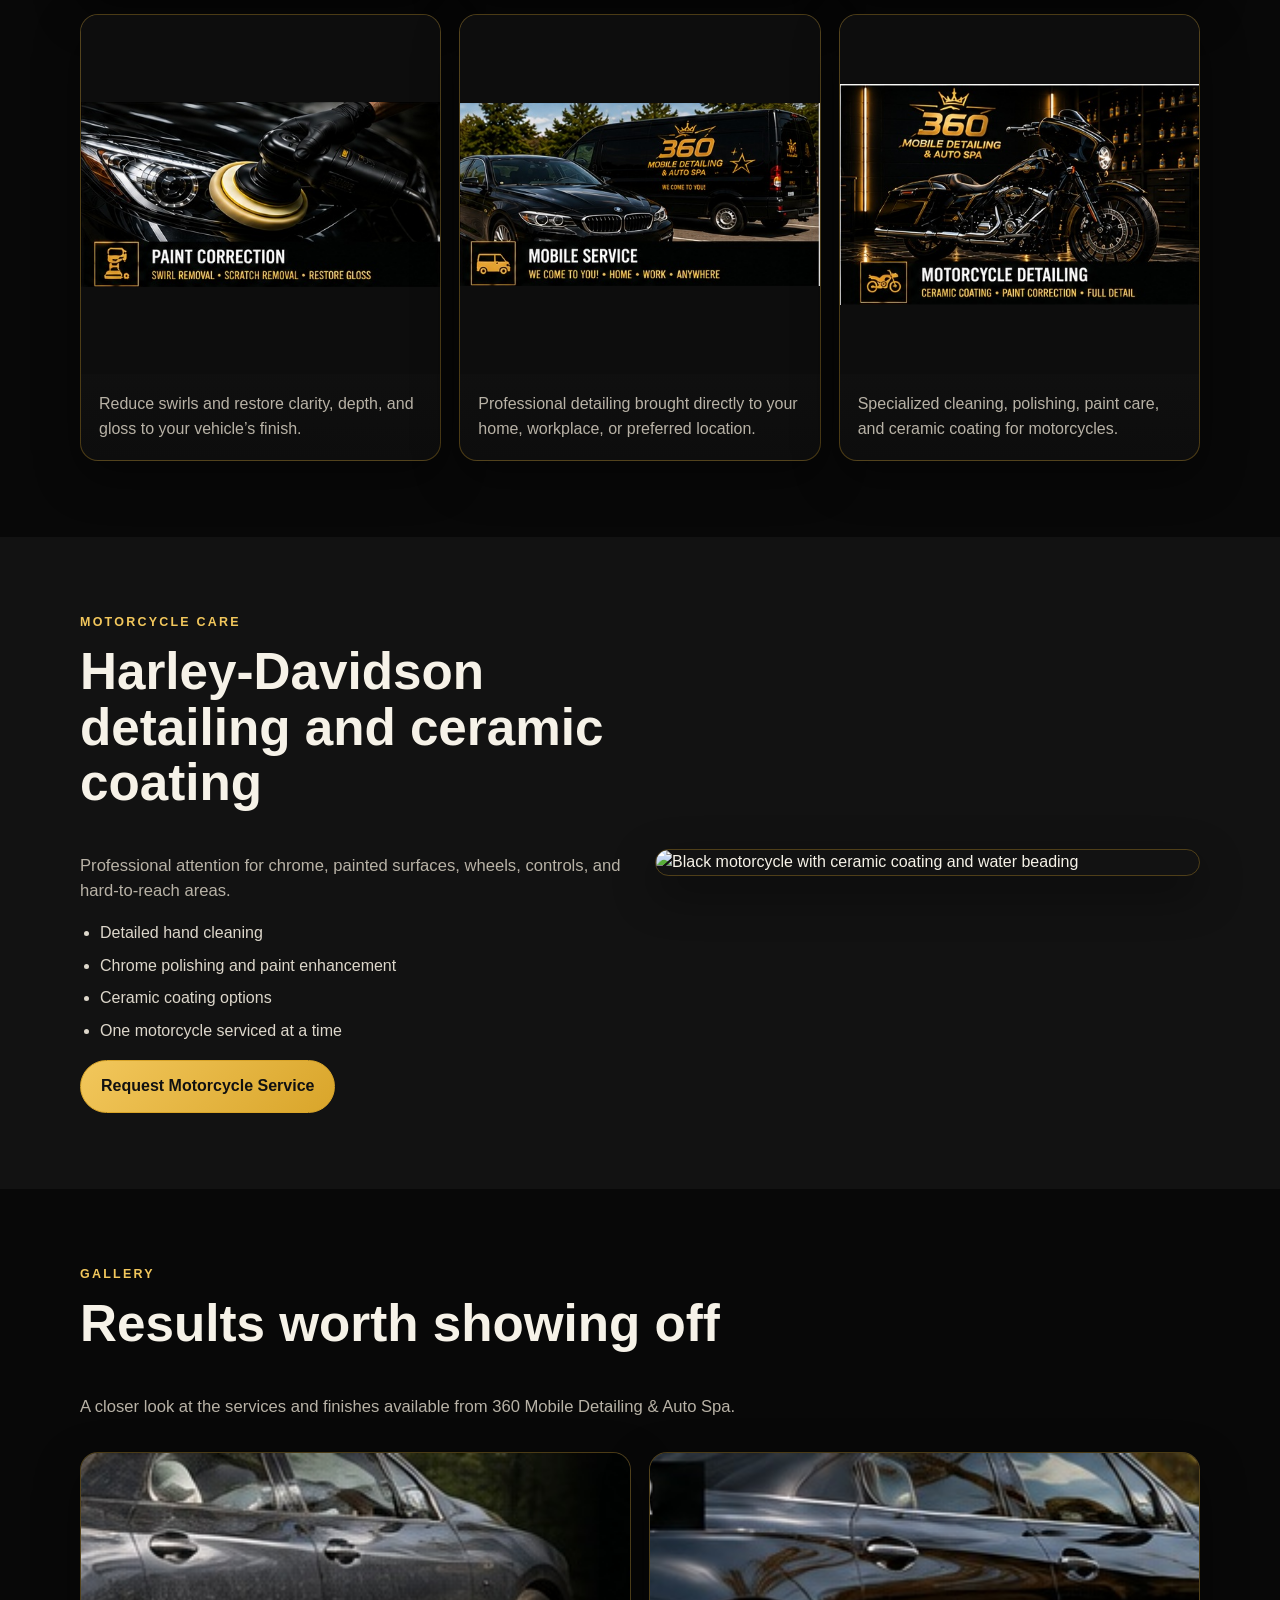
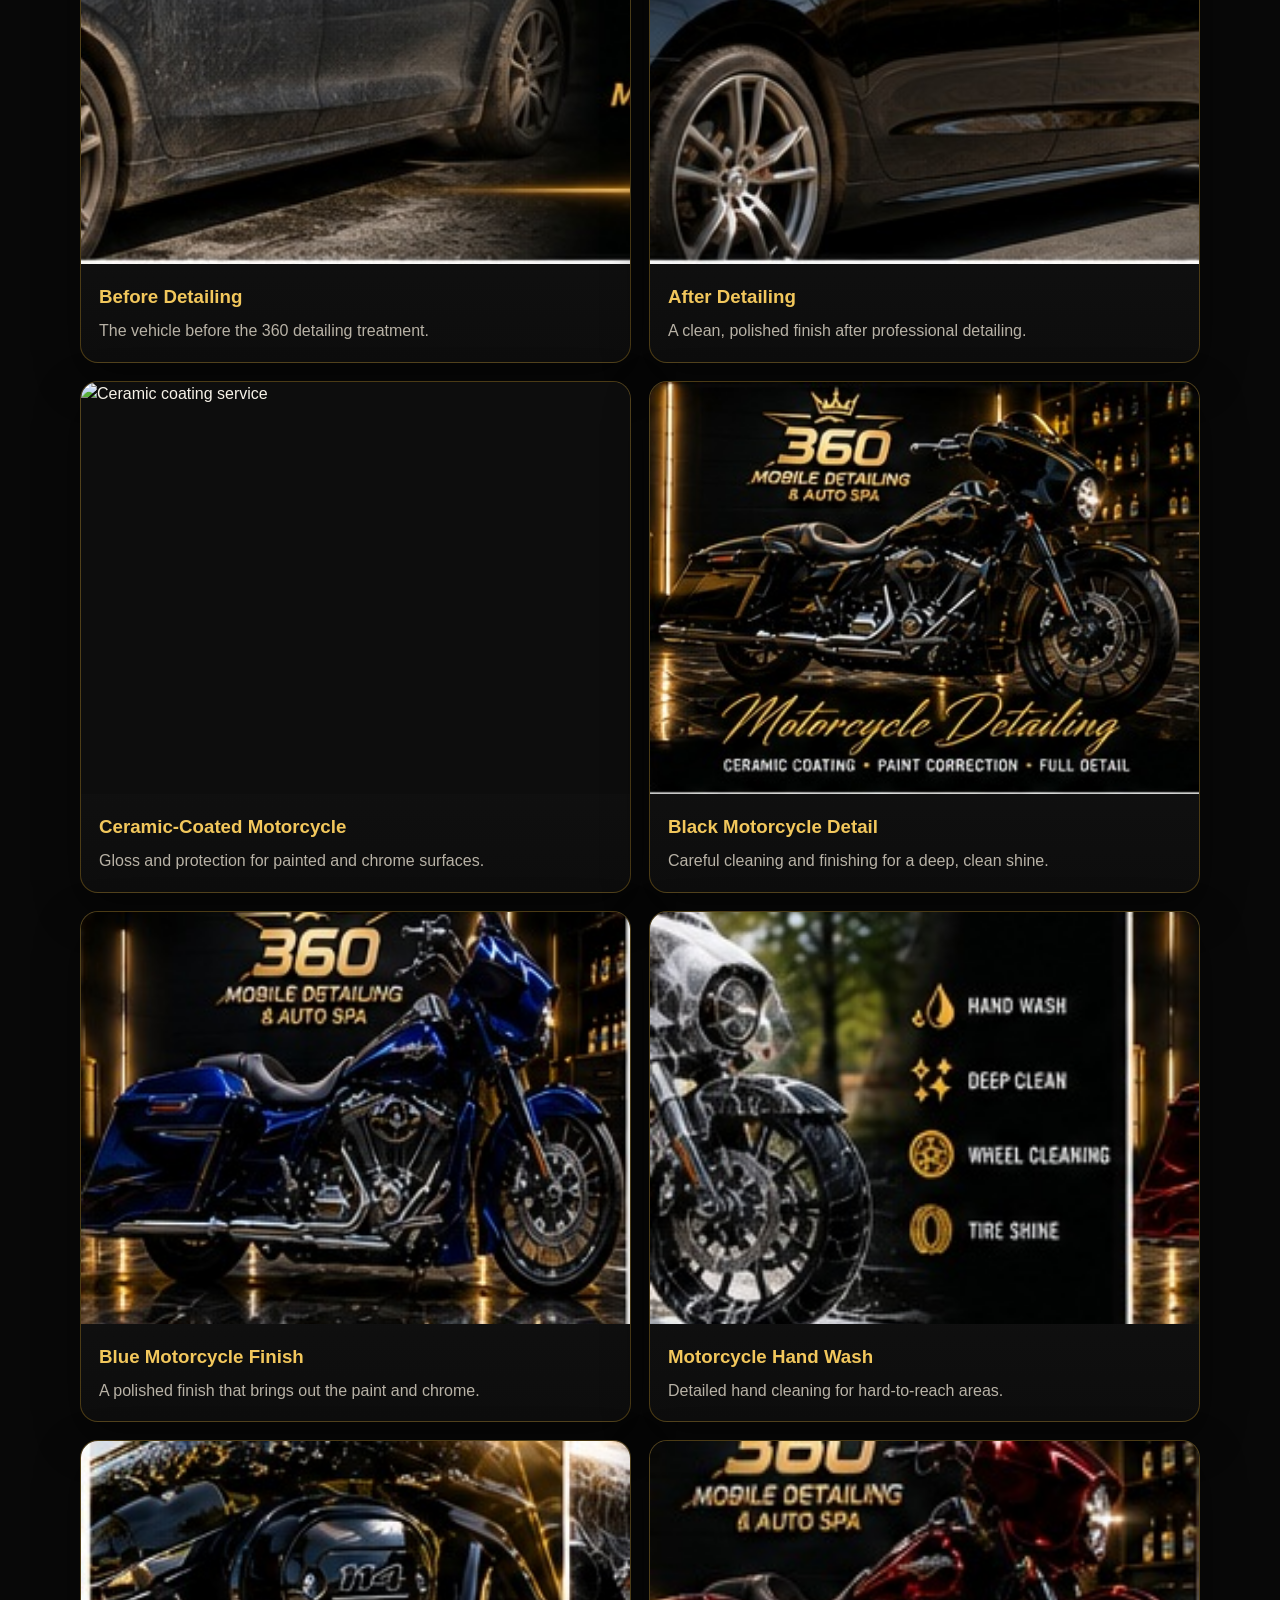
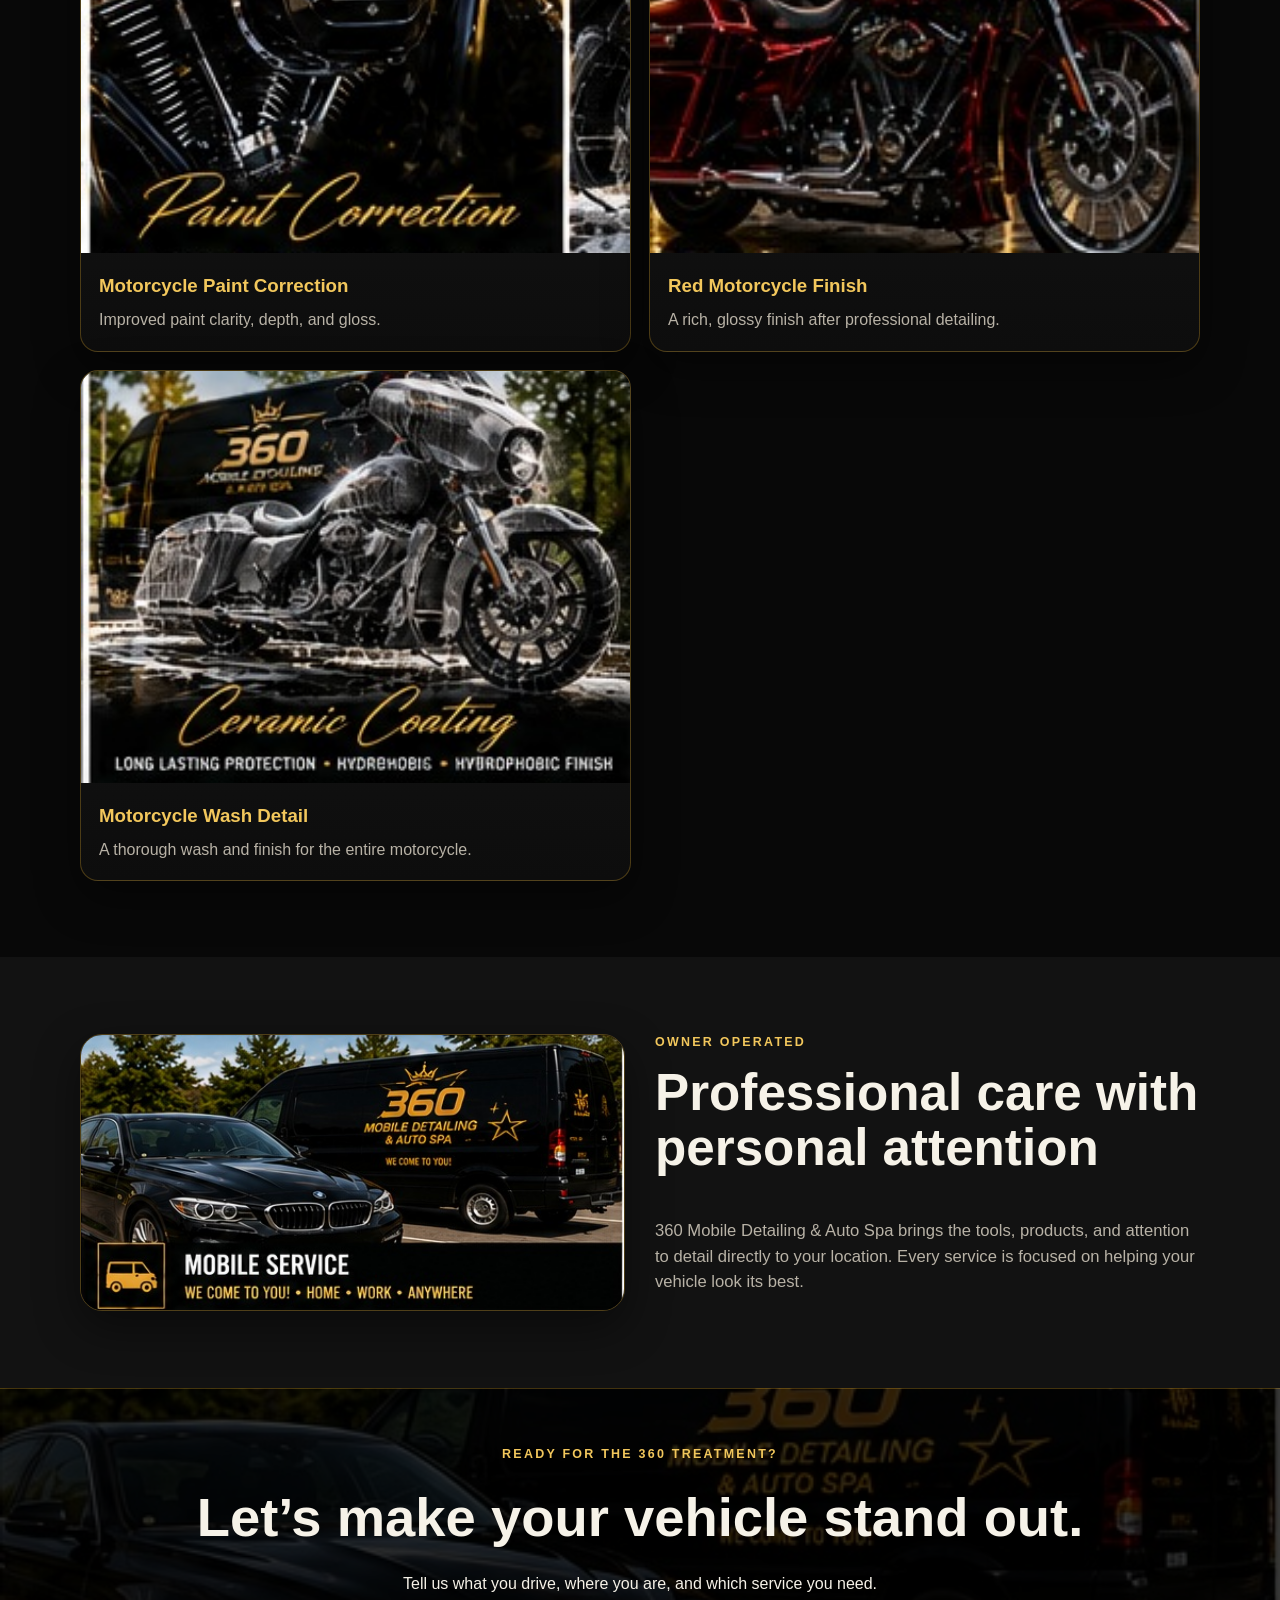
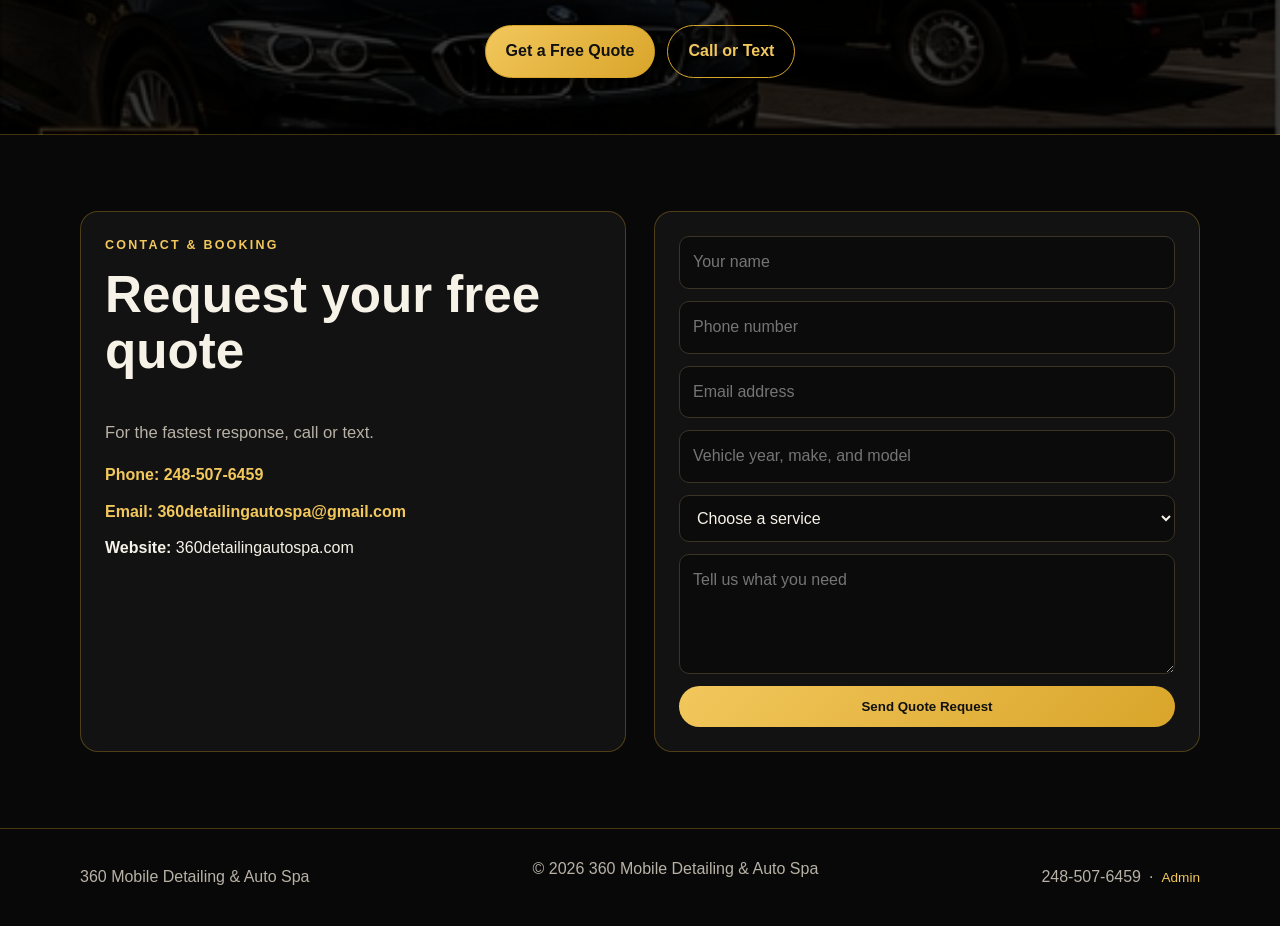
==== commit eed5cb84: "Update image source for ceramic coating article" ====
--- a/index.html
+++ b/index.html
@@ -293,7 +293,7 @@
         <div class="gallery-grid">
           <article class="gallery-card"><img src="assets/before_detailing_new.jpg" alt="Vehicle before detailing"><div class="copy"><h3>Before Detailing</h3><p>The vehicle before the 360 detailing treatment.</p></div></article>
           <article class="gallery-card"><img src="assets/after_detailing_new.jpg" alt="Vehicle after detailing"><div class="copy"><h3>After Detailing</h3><p>A clean, polished finish after professional detailing.</p></div></article>
-          <article class="gallery-card"><img src="assets/ceramic_motorcycle_new.jpg" alt="Ceramic motorcycle"><div class="copy"><h3>Ceramic-Coated Motorcycle</h3><p>Gloss and protection for painted and chrome surfaces.</p></div></article>
+          <article class="gallery-card"><img src="assets/ceramic_coating_new.jpg" alt="Ceramic coating service"><div class="copy"><h3>Ceramic-Coated Motorcycle</h3><p>Gloss and protection for painted and chrome surfaces.</p></div></article>
           <article class="gallery-card"><img src="assets/motorcycle_black_detailing_new.jpg" alt="Black motorcycle detailing"><div class="copy"><h3>Black Motorcycle Detail</h3><p>Careful cleaning and finishing for a deep, clean shine.</p></div></article>
           <article class="gallery-card"><img src="assets/motorcycle_blue_new.jpg" alt="Blue motorcycle finish"><div class="copy"><h3>Blue Motorcycle Finish</h3><p>A polished finish that brings out the paint and chrome.</p></div></article>
           <article class="gallery-card"><img src="assets/motorcycle_hand_wash_new.jpg" alt="Motorcycle hand wash"><div class="copy"><h3>Motorcycle Hand Wash</h3><p>Detailed hand cleaning for hard-to-reach areas.</p></div></article>
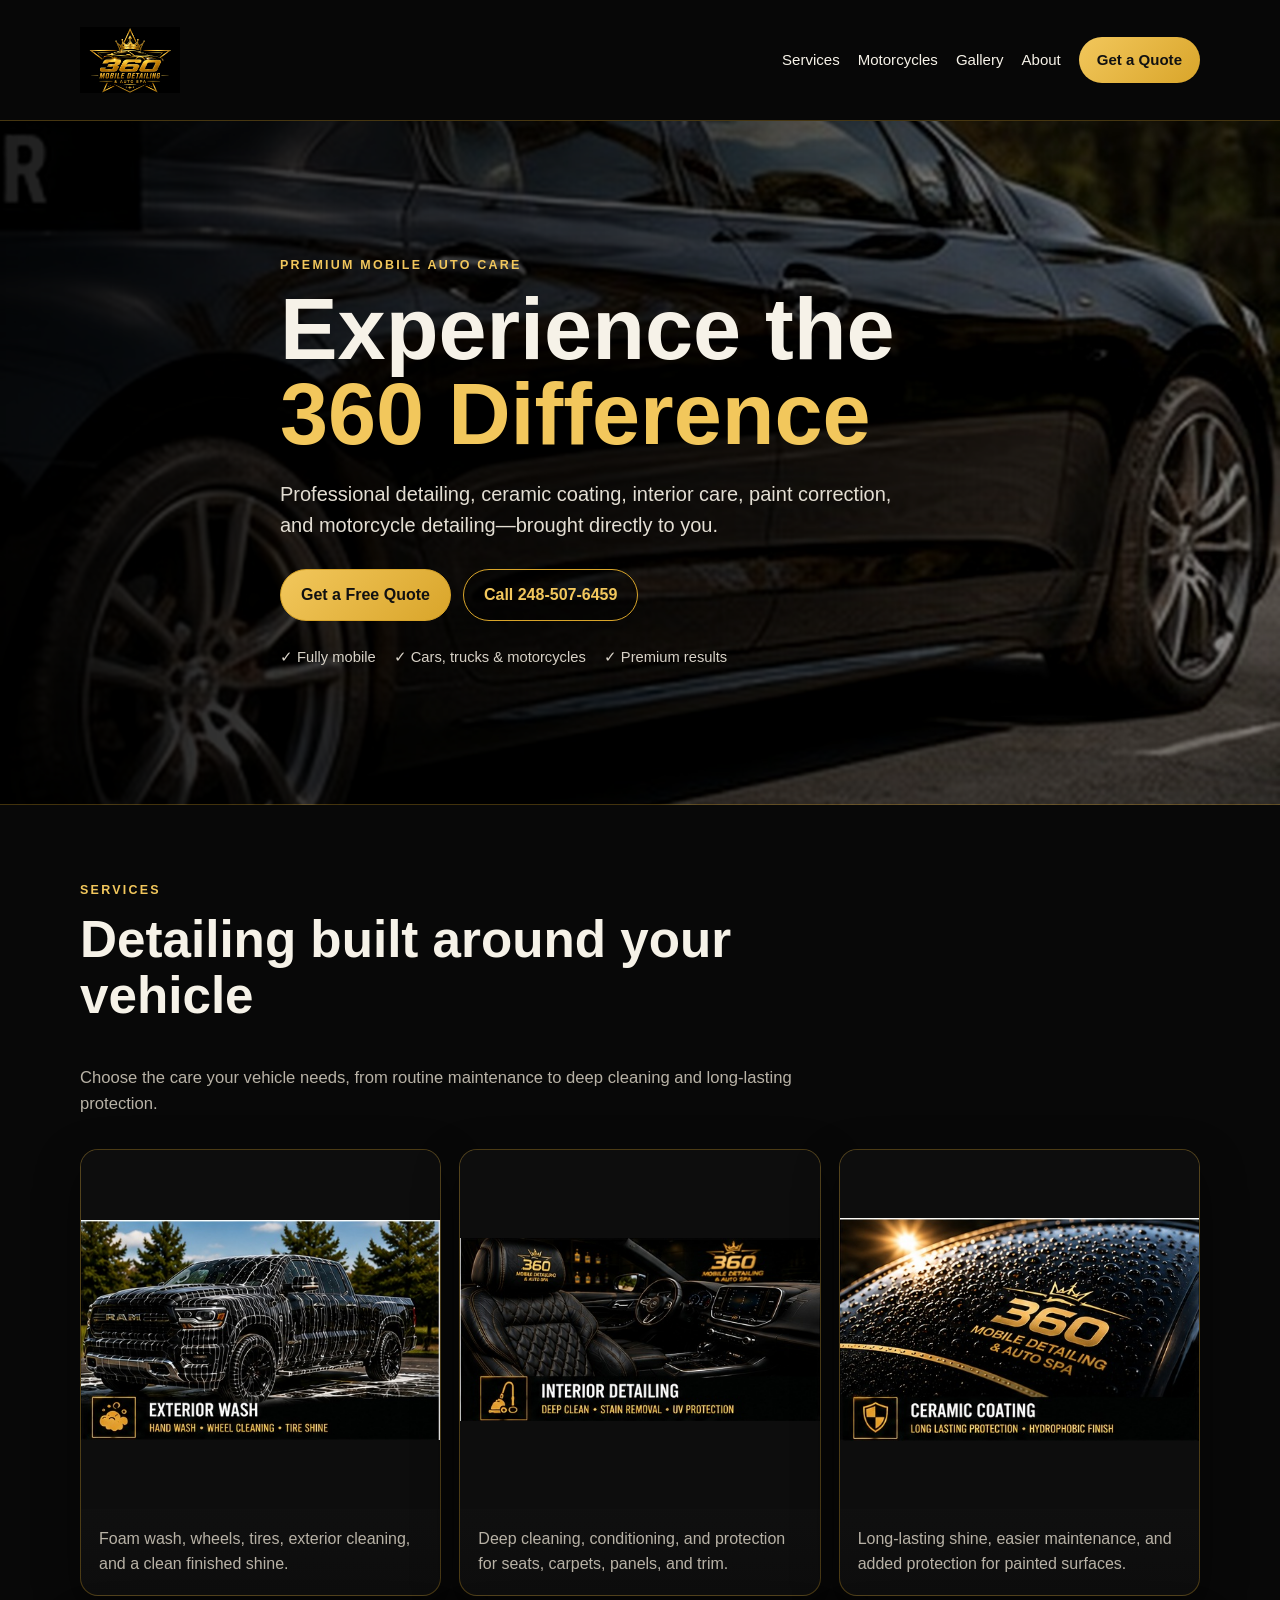
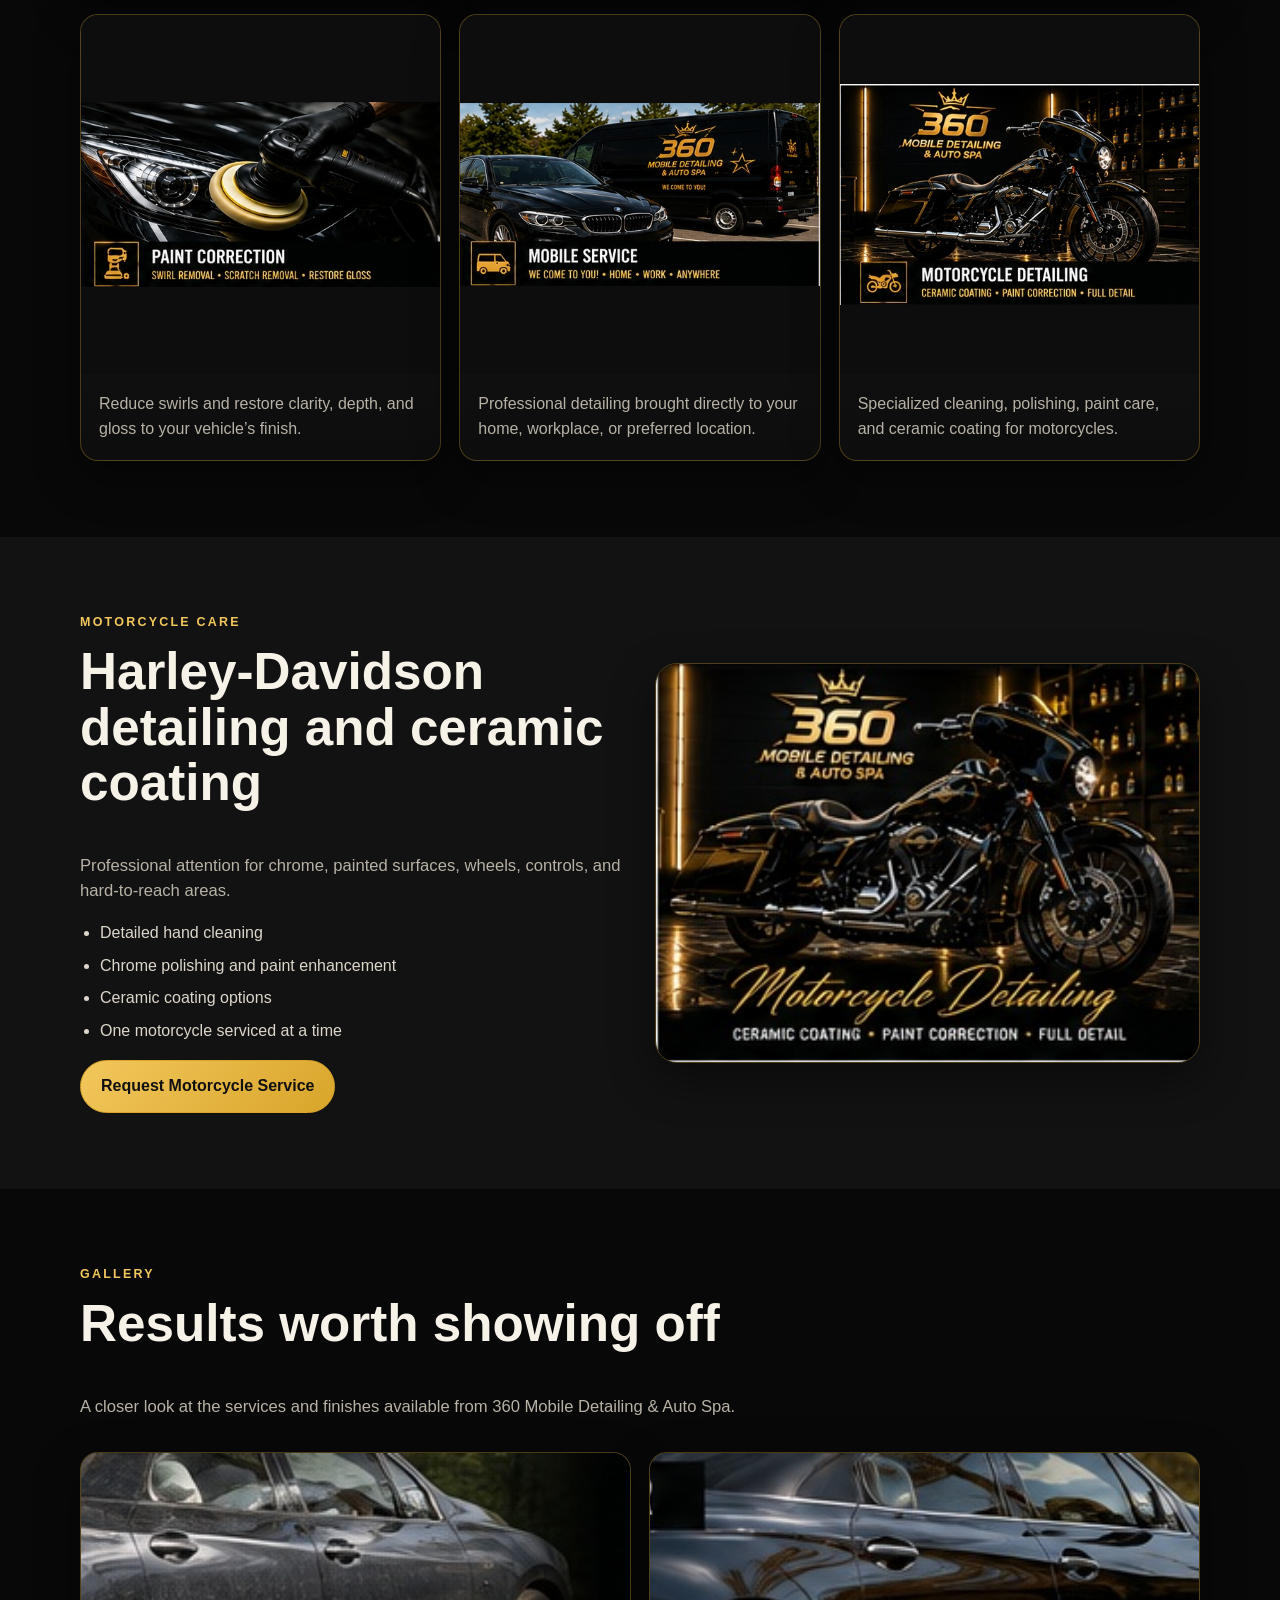
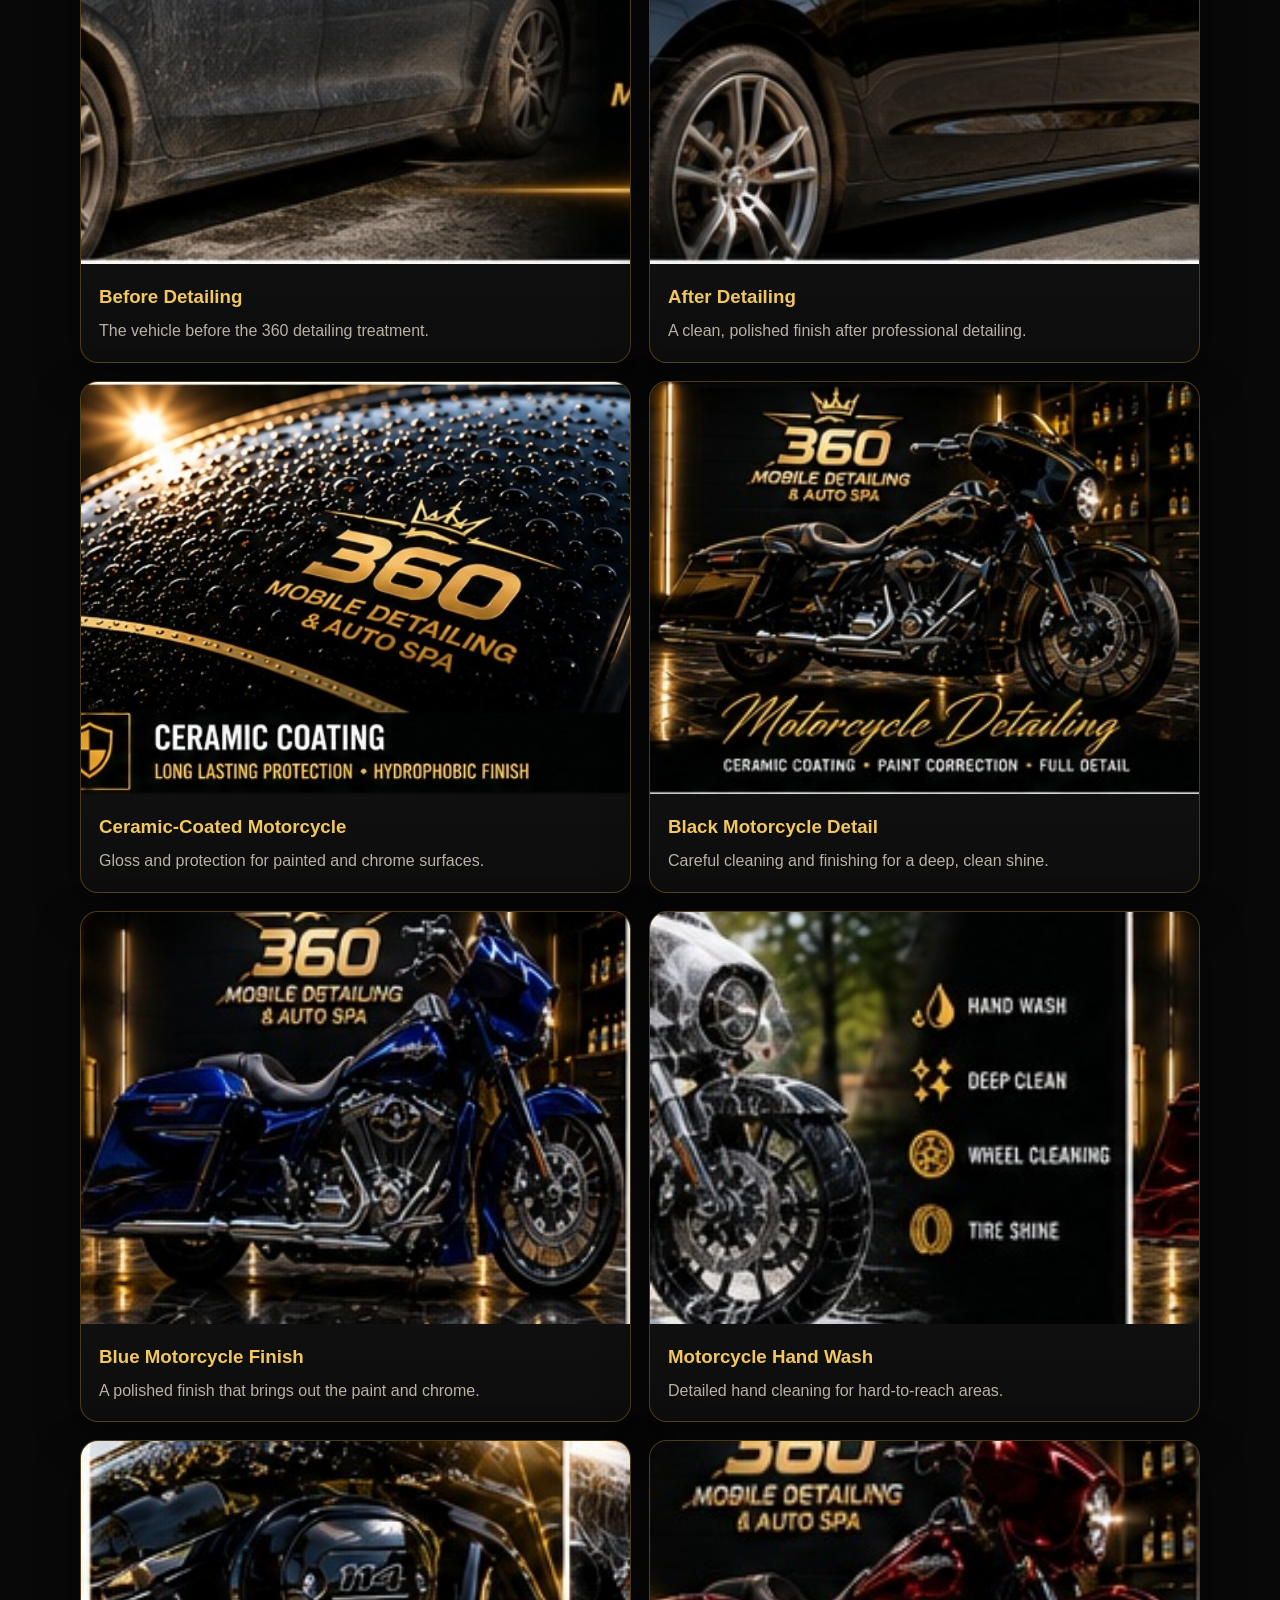
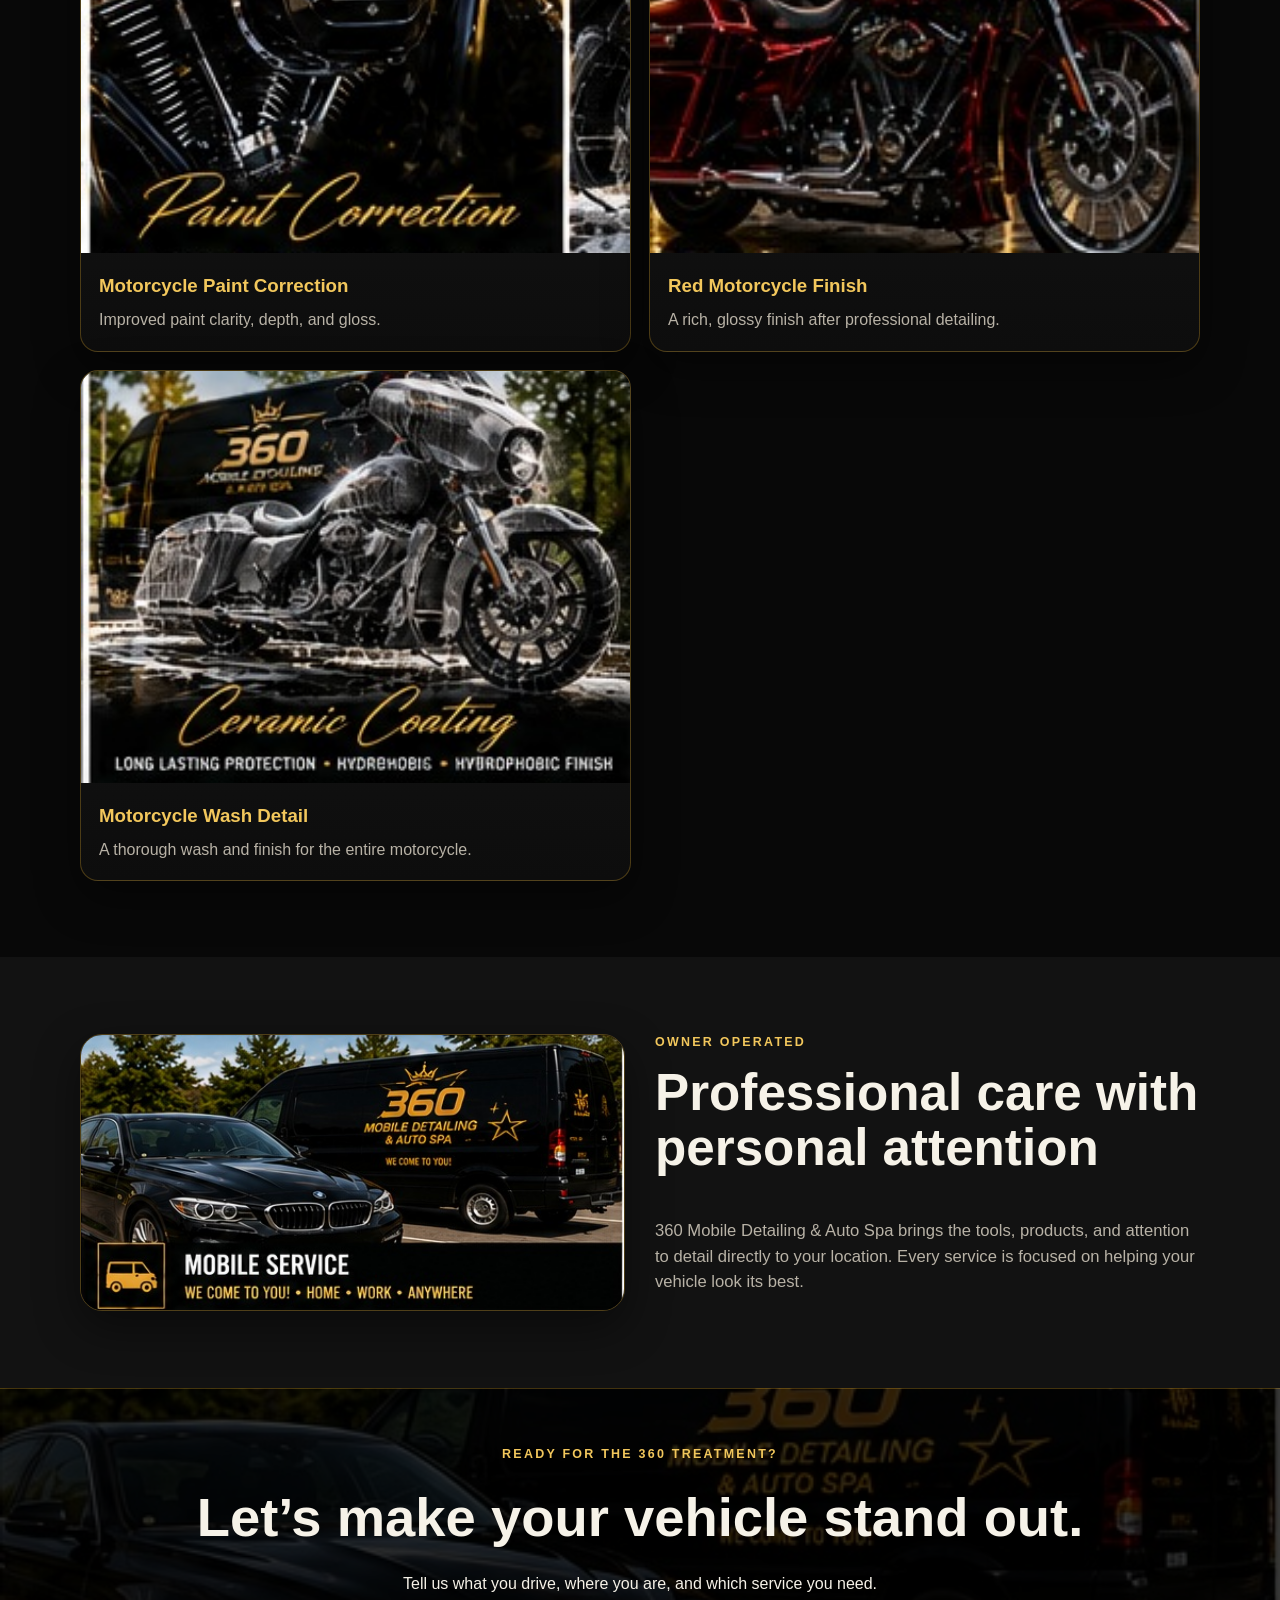
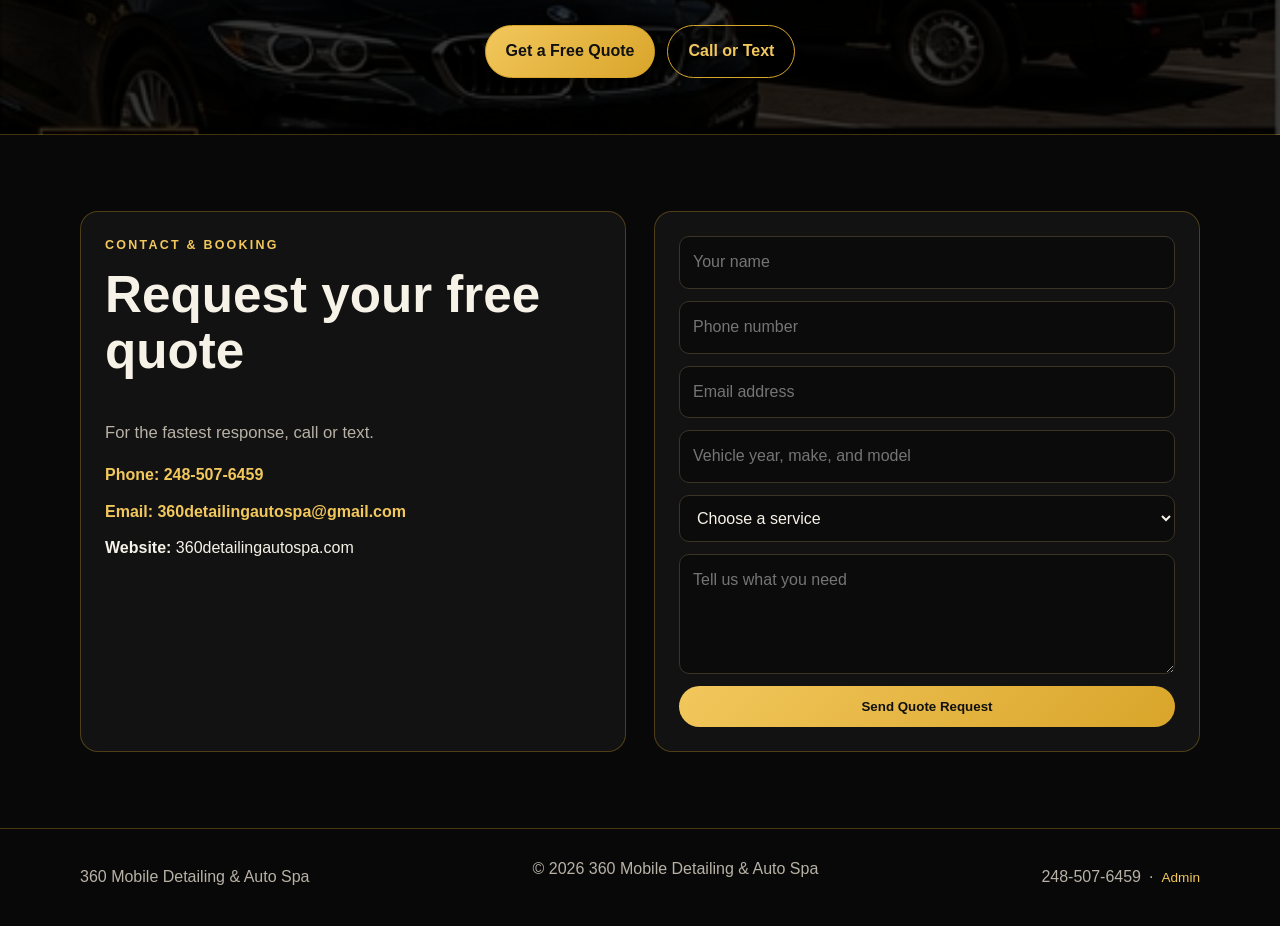
==== commit bb483a1c: "Add files via upload Update website files" ====
--- a/index.html
+++ b/index.html
@@ -257,7 +257,7 @@
         <div class="card-grid">
           <article class="service-card"><img src="assets/service_exterior_wash_new.jpg?v=3" alt="Exterior vehicle wash"><div class="copy"><h3>Mobile Exterior Detail</h3><p>Foam wash, wheels, tires, exterior cleaning, and a clean finished shine.</p></div></article>
           <article class="service-card"><img src="assets/service_interior_detailing_new.jpg?v=3" alt="Interior vehicle detailing"><div class="copy"><h3>Interior Detailing</h3><p>Deep cleaning, conditioning, and protection for seats, carpets, panels, and trim.</p></div></article>
-          <article class="service-card"><img src="assets/service_ceramic_coatiing_new.jpg?v=3" alt="Ceramic coating service"><div class="copy"><h3>Ceramic Coating</h3><p>Long-lasting shine, easier maintenance, and added protection for painted surfaces.</p></div></article>
+          <article class="service-card"><img src="assets/service_ceramic_coating_new.jpg?v=3" alt="Ceramic coating service"><div class="copy"><h3>Ceramic Coating</h3><p>Long-lasting shine, easier maintenance, and added protection for painted surfaces.</p></div></article>
           <article class="service-card"><img src="assets/service_paint_correction_new.jpg?v=3" alt="Vehicle paint correction"><div class="copy"><h3>Paint Correction</h3><p>Reduce swirls and restore clarity, depth, and gloss to your vehicle’s finish.</p></div></article>
           <article class="service-card"><img src="assets/service_mobile_service_new.jpg?v=3" alt="Mobile detailing service"><div class="copy"><h3>Mobile Service</h3><p>Professional detailing brought directly to your home, workplace, or preferred location.</p></div></article>
           <article class="service-card"><img src="assets/service_motorcycle_detailing_new.jpg?v=3" alt="Motorcycle detailing"><div class="copy"><h3>Motorcycle Detailing</h3><p>Specialized cleaning, polishing, paint care, and ceramic coating for motorcycles.</p></div></article>
@@ -279,7 +279,7 @@
           </ul>
           <a class="btn btn-gold" href="#contact">Request Motorcycle Service</a>
         </div>
-        <img src="assets/ceramic_motorcycle.png" alt="Black motorcycle with ceramic coating and water beading" />
+        <img src="assets/motorcycle_black_detailing_new.jpg" alt="Black motorcycle with ceramic coating and water beading" />
       </div>
     </section>
 
@@ -293,7 +293,7 @@
         <div class="gallery-grid">
           <article class="gallery-card"><img src="assets/before_detailing_new.jpg" alt="Vehicle before detailing"><div class="copy"><h3>Before Detailing</h3><p>The vehicle before the 360 detailing treatment.</p></div></article>
           <article class="gallery-card"><img src="assets/after_detailing_new.jpg" alt="Vehicle after detailing"><div class="copy"><h3>After Detailing</h3><p>A clean, polished finish after professional detailing.</p></div></article>
-          <article class="gallery-card"><img src="assets/ceramic_coating_new.jpg" alt="Ceramic coating service"><div class="copy"><h3>Ceramic-Coated Motorcycle</h3><p>Gloss and protection for painted and chrome surfaces.</p></div></article>
+          <article class="gallery-card"><img src="assets/service_ceramic_coating_new.jpg" alt="Ceramic coating service"><div class="copy"><h3>Ceramic-Coated Motorcycle</h3><p>Gloss and protection for painted and chrome surfaces.</p></div></article>
           <article class="gallery-card"><img src="assets/motorcycle_black_detailing_new.jpg" alt="Black motorcycle detailing"><div class="copy"><h3>Black Motorcycle Detail</h3><p>Careful cleaning and finishing for a deep, clean shine.</p></div></article>
           <article class="gallery-card"><img src="assets/motorcycle_blue_new.jpg" alt="Blue motorcycle finish"><div class="copy"><h3>Blue Motorcycle Finish</h3><p>A polished finish that brings out the paint and chrome.</p></div></article>
           <article class="gallery-card"><img src="assets/motorcycle_hand_wash_new.jpg" alt="Motorcycle hand wash"><div class="copy"><h3>Motorcycle Hand Wash</h3><p>Detailed hand cleaning for hard-to-reach areas.</p></div></article>
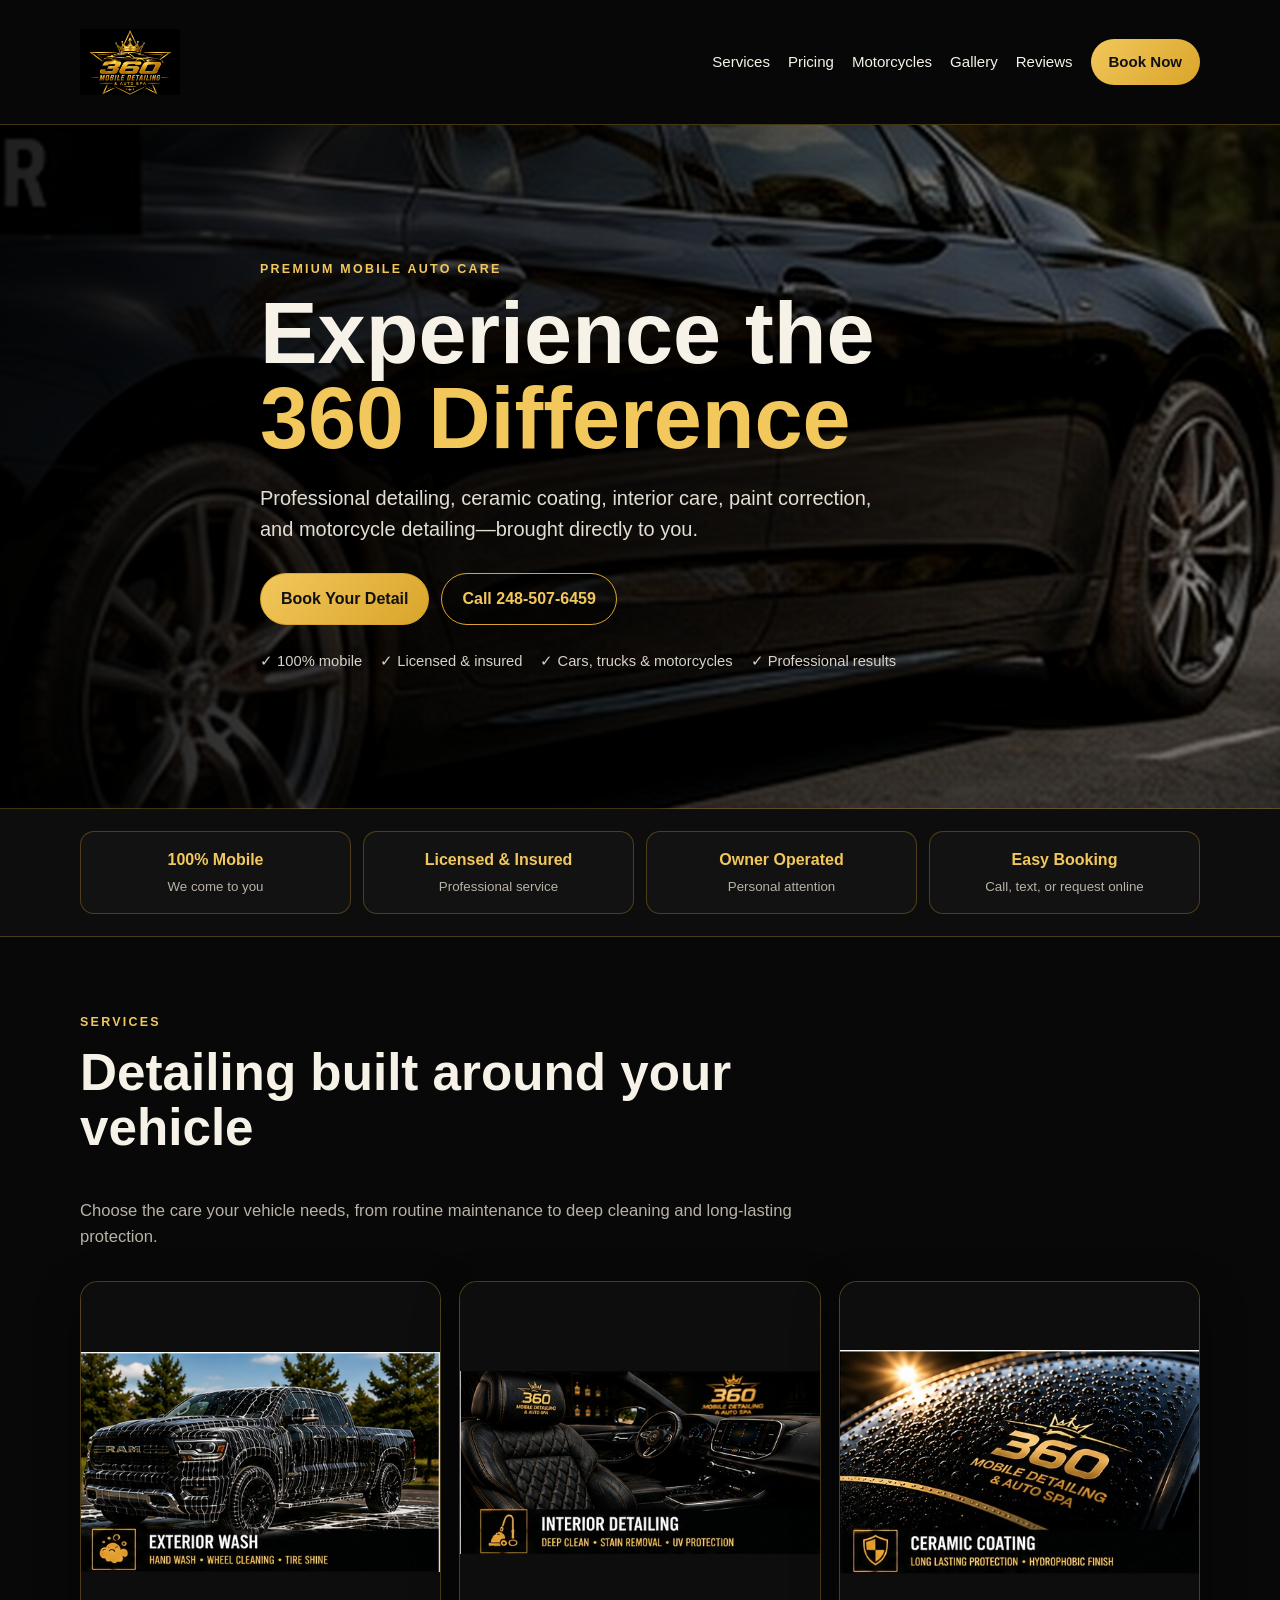
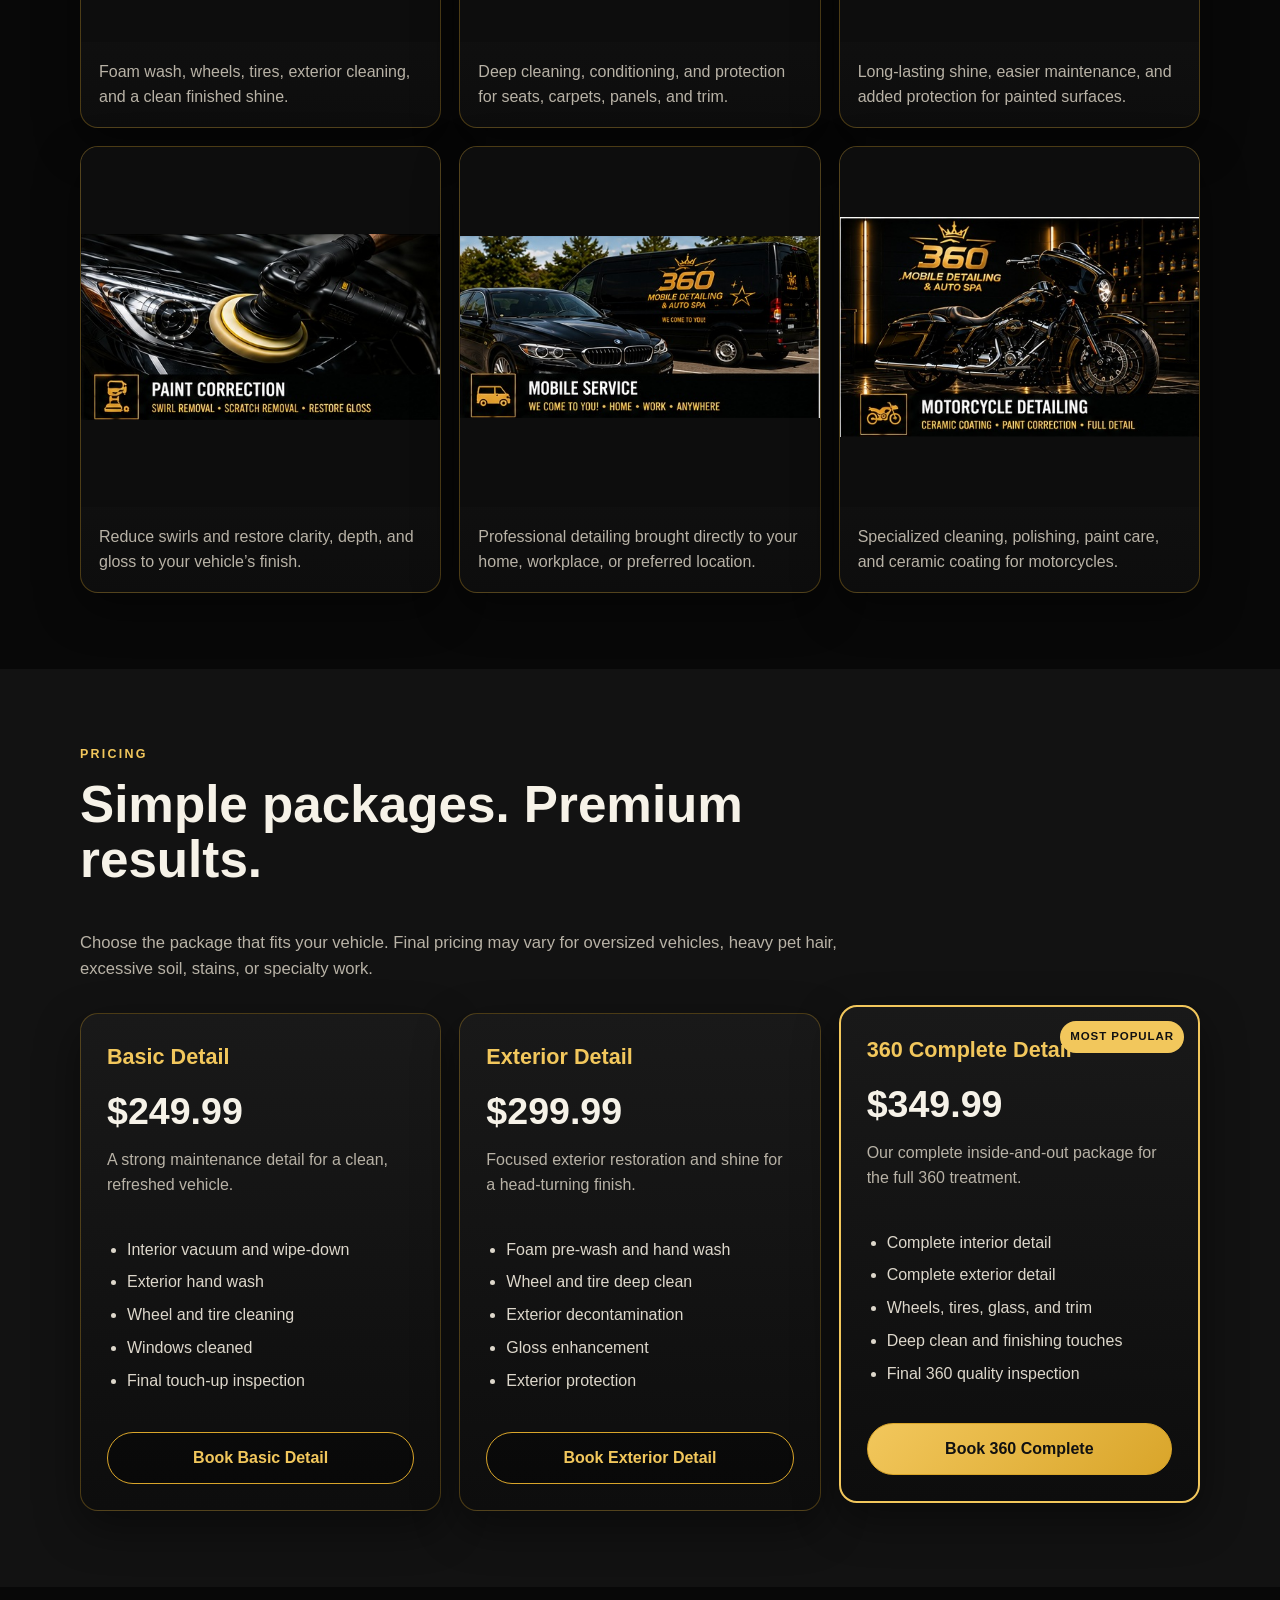
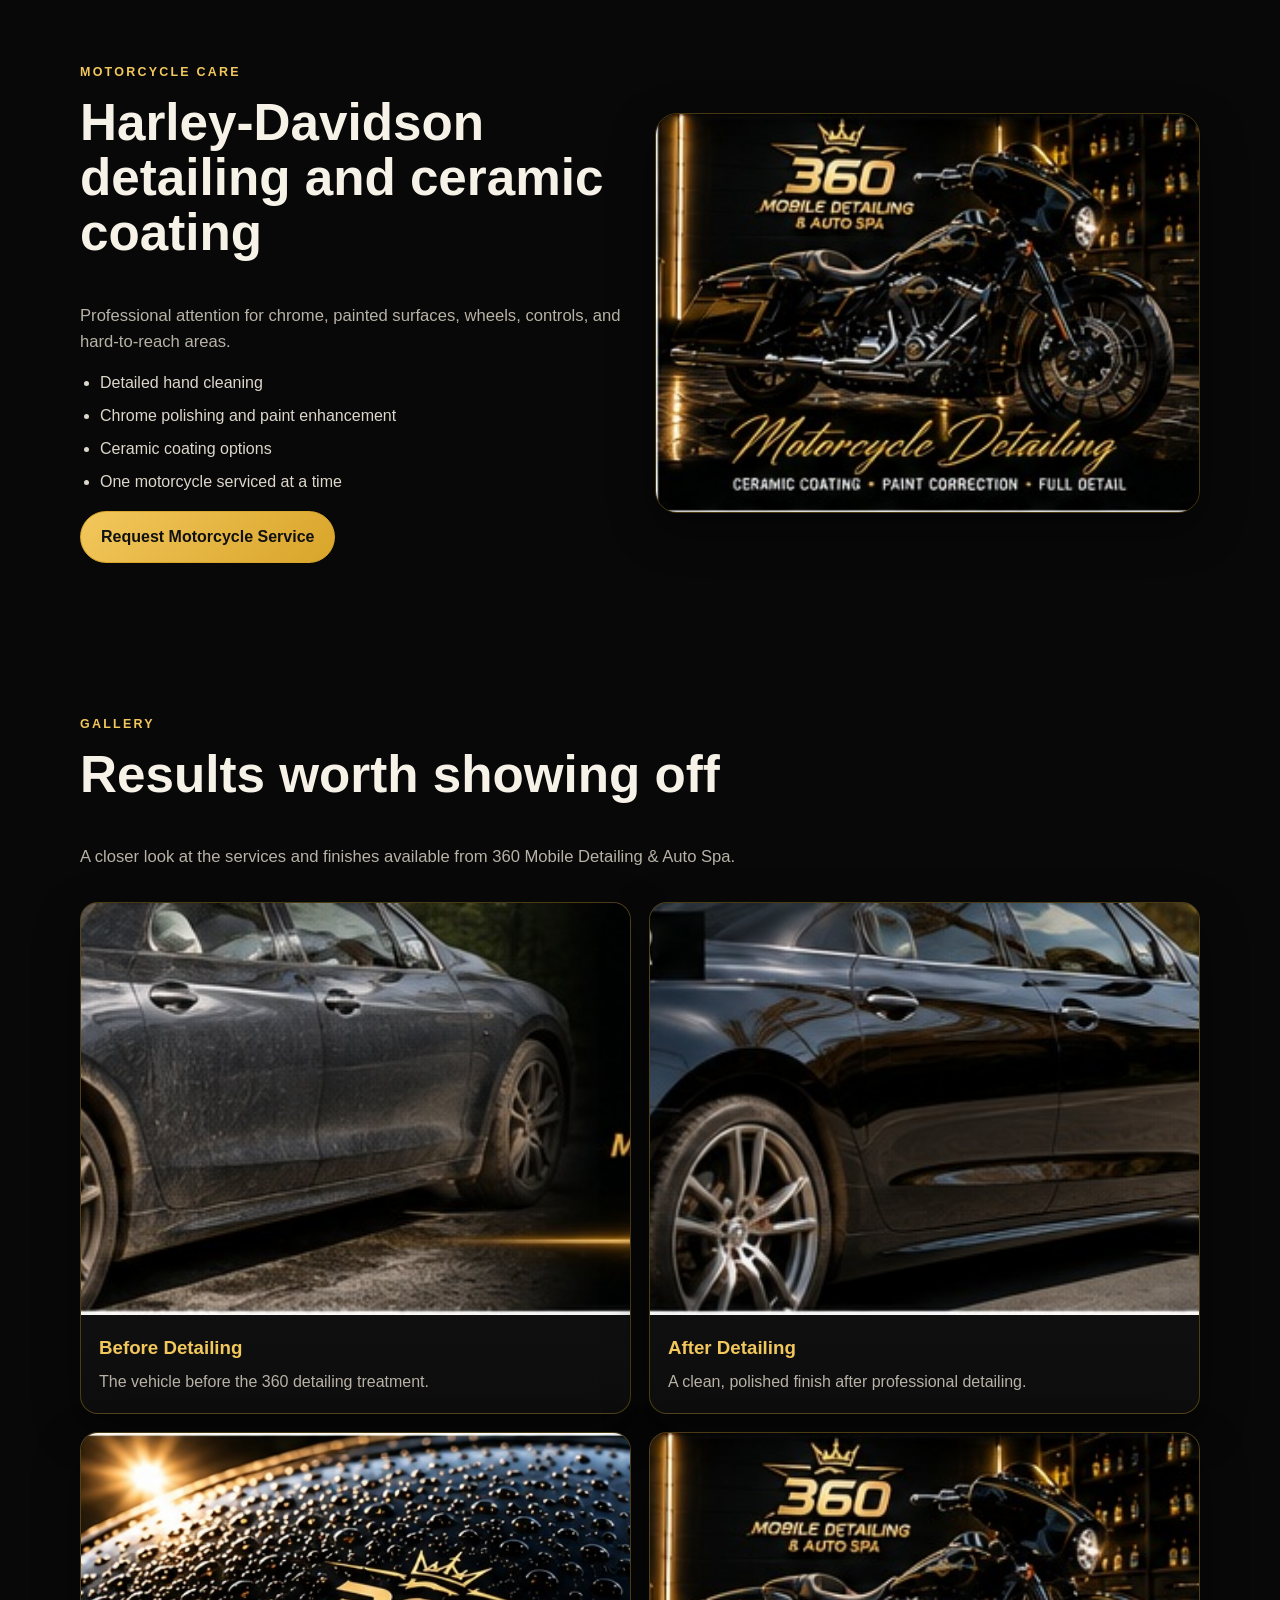
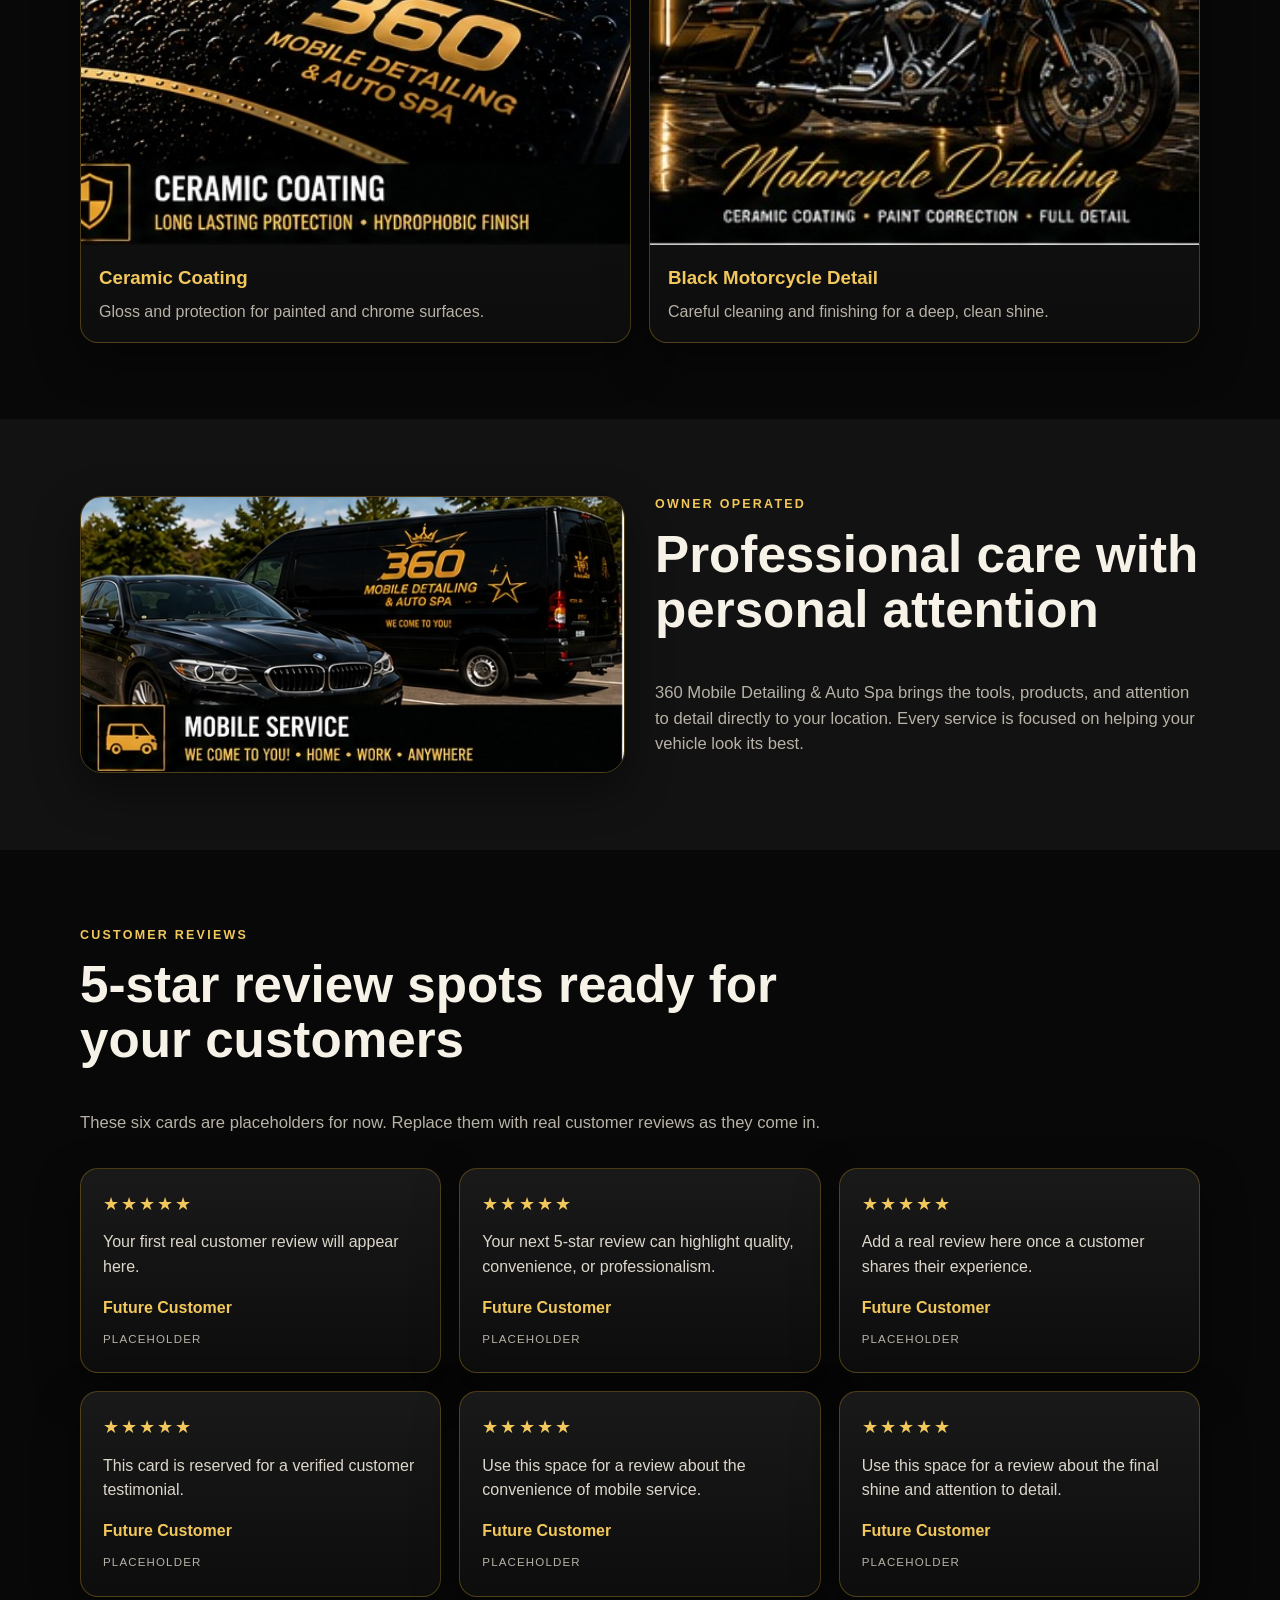
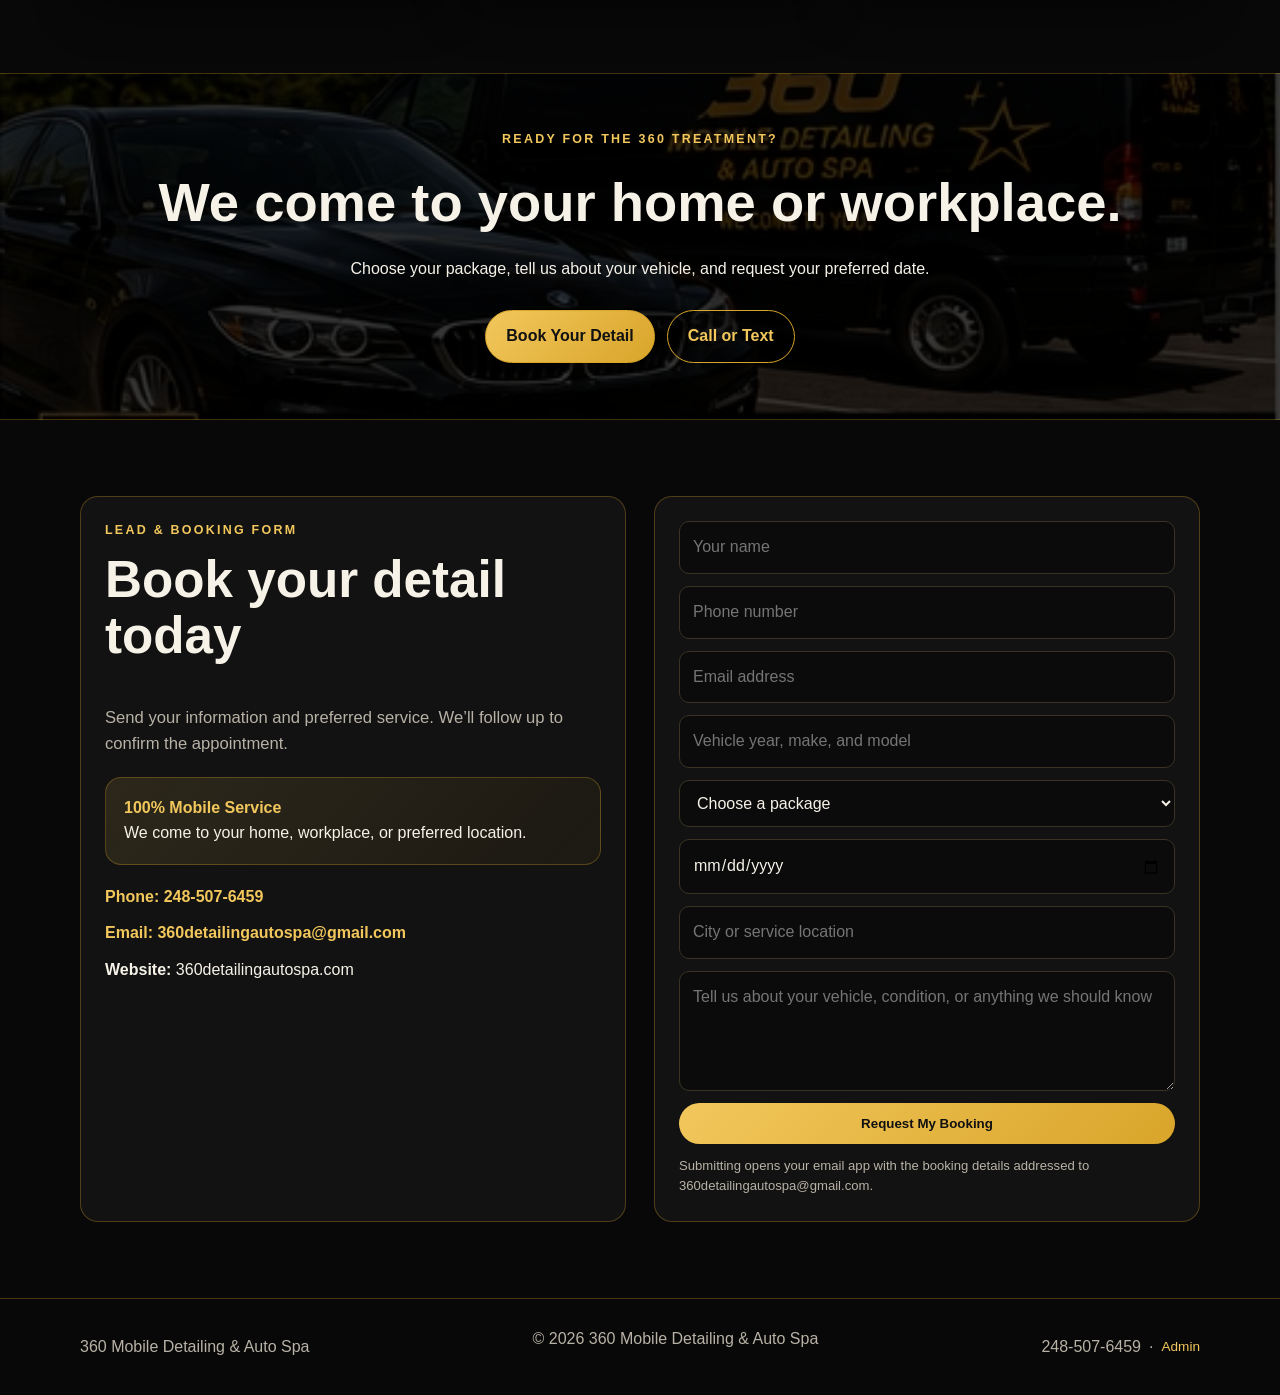
==== commit 94c5afee: "Add files via upload Update website files" ====
--- a/index.html
+++ b/index.html
@@ -5,382 +5,157 @@
   <meta name="viewport" content="width=device-width, initial-scale=1" />
   <meta name="description" content="360 Mobile Detailing & Auto Spa — professional mobile detailing, ceramic coating, interior detailing, paint correction, and motorcycle care." />
   <title>360 Mobile Detailing & Auto Spa</title>
-
   <style>
-    :root {
-      --bg: #080808;
-      --panel: #121212;
-      --panel-2: #191919;
-      --gold: #d9a52a;
-      --gold-light: #f2c75c;
-      --text: #f6f2e8;
-      --muted: #b8b2a6;
-      --line: rgba(217, 165, 42, 0.30);
-      --shadow: 0 16px 45px rgba(0, 0, 0, 0.45);
-    }
-
-    * {
-      box-sizing: border-box;
-    }
-
-    html {
-      scroll-behavior: smooth;
-    }
-
-    body {
-      margin: 0;
-      background: var(--bg);
-      color: var(--text);
-      font-family: Arial, Helvetica, sans-serif;
-      line-height: 1.55;
-    }
-
-    img {
-      display: block;
-      max-width: 100%;
-    }
-
-    a {
-      color: inherit;
-      text-decoration: none;
-    }
-
-    .container {
-      width: min(1120px, 92%);
-      margin: auto;
-    }
-
-    /* Header */
-    .site-header {
-      position: sticky;
-      top: 0;
-      z-index: 100;
-      background: rgba(8, 8, 8, 0.96);
-      backdrop-filter: blur(12px);
-      border-bottom: 1px solid var(--line);
-    }
-
-    .nav-wrap {
-      display: flex;
-      align-items: center;
-      justify-content: space-between;
-      gap: 18px;
-      min-height: 112px;
-      padding: 8px 0;
-    }
-
-    .brand {
-      display: flex;
-      align-items: center;
-      gap: 12px;
-      min-width: 0;
-    }
-
-    .brand img {
-      width: 145px;
-      height: auto;
-      max-height: 96px;
-      object-fit: contain;
-      flex: 0 0 auto;
-    }
-
-    .brand-text strong {
-      display: block;
-      color: var(--gold-light);
-      font-size: 1.1rem;
-      letter-spacing: 0.06em;
-    }
-
-    .brand-text small {
-      display: block;
-      color: var(--muted);
-      font-size: 0.72rem;
-    }
-
-    .menu-button {
-      display: none;
-      border: 1px solid var(--line);
-      background: var(--panel);
-      color: var(--gold-light);
-      font-size: 1.35rem;
-    }
+    :root{--bg:#080808;--panel:#121212;--panel-2:#191919;--gold:#d9a52a;--gold-light:#f2c75c;--text:#f6f2e8;--muted:#b8b2a6;--line:rgba(217,165,42,.30);--shadow:0 16px 45px rgba(0,0,0,.45)}
+    *{box-sizing:border-box} html{scroll-behavior:smooth}
+    body{margin:0;background:var(--bg);color:var(--text);font-family:Arial,Helvetica,sans-serif;line-height:1.55}
+    img{display:block;max-width:100%} a{color:inherit;text-decoration:none}.container{width:min(1120px,92%);margin:auto}
+    .site-header{position:sticky;top:0;z-index:100;background:rgba(8,8,8,.96);backdrop-filter:blur(12px);border-bottom:1px solid var(--line)}
     .nav-wrap{display:flex;align-items:center;justify-content:space-between;gap:18px;padding:12px 0}
-    .brand{display:flex;align-items:center;gap:10px;min-width:0}
-    .brand img{width:100px;height:100px;object-fit:contain}
-    .brand-text strong{display:block;color:var(--gold-light);font-size:1.1rem;letter-spacing:.06em}
-    .brand-text small{display:block;color:var(--muted);font-size:.72rem}
-    .menu-button{
-      display:none;border:1px solid var(--line);background:var(--panel);
-      color:var(--gold-light);font-size:1.35rem;border-radius:10px;padding:8px 12px;
-    }
-    .nav{display:flex;align-items:center;gap:18px;font-size:.94rem}
-    .nav a:hover{color:var(--gold-light)}
-    .nav-cta,.btn-gold{
-      background:linear-gradient(135deg,var(--gold-light),var(--gold));
-      color:#111!important;font-weight:800;border-radius:999px;padding:11px 18px;
-    }
-    .hero{
-      min-height:76vh;
-      display:grid;place-items:center;
-      position:relative;
-      background:
-        linear-gradient(90deg,rgba(0,0,0,.88),rgba(0,0,0,.45)),
-        url("assets/hero_clean.jpg?v=3") center/cover no-repeat;
-      border-bottom:1px solid var(--line);
-    }
-    .hero-content{padding:86px 0;max-width:720px}
-    .eyebrow{
-      color:var(--gold-light);text-transform:uppercase;letter-spacing:.18em;
-      font-size:.78rem;font-weight:800;margin:0 0 12px;
-    }
-    h1,h2,h3,p{margin-top:0}
-    h1{font-size:clamp(2.5rem,7vw,5.4rem);line-height:.98;margin-bottom:22px}
-    h1 span{color:var(--gold-light)}
-    .lead{font-size:clamp(1rem,2.4vw,1.25rem);color:#e3ded3;max-width:640px}
-    .hero-actions{display:flex;flex-wrap:wrap;gap:12px;margin-top:28px}
-    .btn{display:inline-block;border-radius:999px;padding:13px 20px;font-weight:800;border:1px solid var(--gold)}
-    .btn-outline{color:var(--gold-light);background:rgba(0,0,0,.35)}
+    .brand{display:flex;align-items:center;gap:10px;min-width:0}.brand img{width:100px;height:100px;object-fit:contain}
+    .menu-button{display:none;border:1px solid var(--line);background:var(--panel);color:var(--gold-light);font-size:1.35rem;border-radius:10px;padding:8px 12px}
+    .nav{display:flex;align-items:center;gap:18px;font-size:.94rem}.nav a:hover{color:var(--gold-light)}
+    .nav-cta,.btn-gold{background:linear-gradient(135deg,var(--gold-light),var(--gold));color:#111!important;font-weight:800;border-radius:999px;padding:11px 18px}
+    .hero{min-height:76vh;display:grid;place-items:center;position:relative;background:linear-gradient(90deg,rgba(0,0,0,.88),rgba(0,0,0,.45)),url("assets/hero_clean.jpg?v=3") center/cover no-repeat;border-bottom:1px solid var(--line)}
+    .hero-content{padding:86px 0;max-width:760px}.eyebrow{color:var(--gold-light);text-transform:uppercase;letter-spacing:.18em;font-size:.78rem;font-weight:800;margin:0 0 12px}
+    h1,h2,h3,p{margin-top:0} h1{font-size:clamp(2.5rem,7vw,5.4rem);line-height:.98;margin-bottom:22px}h1 span{color:var(--gold-light)}
+    .lead{font-size:clamp(1rem,2.4vw,1.25rem);color:#e3ded3;max-width:640px}.hero-actions{display:flex;flex-wrap:wrap;gap:12px;margin-top:28px}
+    .btn{display:inline-block;border-radius:999px;padding:13px 20px;font-weight:800;border:1px solid var(--gold);cursor:pointer}.btn-outline{color:var(--gold-light);background:rgba(0,0,0,.35)}
     .trust-row{display:flex;flex-wrap:wrap;gap:18px;color:#d8d2c7;margin-top:25px;font-size:.92rem}
-    .section{padding:76px 0}
-    .section-dark{background:var(--panel)}
-    .section-head{max-width:760px;margin-bottom:32px}
-    .section h2{font-size:clamp(2rem,4vw,3.2rem);line-height:1.08}
-    .section-intro{color:var(--muted);font-size:1.04rem}
+    .trust-badges{padding:22px 0;border-bottom:1px solid var(--line);background:#0d0d0d}.badge-grid{display:grid;grid-template-columns:repeat(4,1fr);gap:12px}
+    .trust-badge{text-align:center;background:var(--panel);border:1px solid var(--line);border-radius:14px;padding:16px 12px;font-weight:800;color:var(--gold-light)}
+    .trust-badge small{display:block;color:var(--muted);font-weight:500;margin-top:4px}
+    .section{padding:76px 0}.section-dark{background:var(--panel)}.section-head{max-width:760px;margin-bottom:32px}.section h2{font-size:clamp(2rem,4vw,3.2rem);line-height:1.08}.section-intro{color:var(--muted);font-size:1.04rem}
     .card-grid{display:grid;grid-template-columns:repeat(3,1fr);gap:18px}
-    .service-card,.gallery-card{
-      background:linear-gradient(180deg,var(--panel-2),#0d0d0d);
-      border:1px solid var(--line);border-radius:18px;overflow:hidden;box-shadow:var(--shadow)
-    }
-    .service-card img{width:100%;aspect-ratio:1/1;object-fit:contain;background:#0d0d0d;}
-    .gallery-card img{width:100%;aspect-ratio:4/3;object-fit:cover;background:#0d0d0d;}
-    .service-card .copy,.gallery-card .copy{padding:18px}
-    /* Service artwork already contains the service title. Hide the duplicate HTML title so labels never overlap. */
-    .service-card .copy h3{display:none}
-    .service-card h3,.gallery-card h3{color:var(--gold-light);margin-bottom:8px}
-    .service-card p,.gallery-card p{color:var(--muted);margin-bottom:0}
-    .feature{
-      display:grid;grid-template-columns:1fr 1fr;gap:30px;align-items:center
-    }
-    .feature img{width:100%;border-radius:22px;border:1px solid var(--line);box-shadow:var(--shadow)}
-    .check-list{padding-left:20px;color:#ddd7cb}
-    .check-list li{margin:8px 0}
-    .gallery-grid{display:grid;grid-template-columns:repeat(2,1fr);gap:18px}
-    .cta-band{
-      padding:56px 0;
-      background:
-        linear-gradient(rgba(0,0,0,.78),rgba(0,0,0,.78)),
-        url("assets/service_mobile_service_new.jpg") center/cover no-repeat;
-      border-block:1px solid var(--line);
-      text-align:center
-    }
-    .cta-band h2{font-size:clamp(2rem,5vw,3.4rem);margin-bottom:12px}
-    .contact-grid{display:grid;grid-template-columns:1fr 1fr;gap:28px}
-    .contact-card{
-      background:var(--panel);border:1px solid var(--line);border-radius:18px;padding:24px
-    }
-    .contact-list{display:grid;gap:12px}
-    .contact-list a{color:var(--gold-light);font-weight:700}
-    form{display:grid;gap:12px}
-    input,select,textarea{
-      width:100%;background:#0b0b0b;color:var(--text);
-      border:1px solid #3b3425;border-radius:10px;padding:13px;font:inherit
-    }
-    textarea{min-height:120px;resize:vertical}
-    button[type=submit]{border:0;cursor:pointer}
-    footer{padding:28px 0;border-top:1px solid var(--line);color:var(--muted)}
-    .footer-grid{display:flex;justify-content:space-between;gap:18px;align-items:center;flex-wrap:wrap}
-    .footer-brand{display:flex;align-items:center;gap:10px}
-    .footer-brand img{width:52px;height:52px;object-fit:contain}
-    .footer-links{display:flex;gap:8px;align-items:center;flex-wrap:wrap}
-    .footer-links a:last-child{color:var(--gold-light);font-size:.85rem}
-    @media (max-width:850px){
-      .menu-button{display:block}
-      .nav{
-        display:none;position:absolute;left:4%;right:4%;top:78px;
-        flex-direction:column;align-items:stretch;background:#0c0c0c;
-        border:1px solid var(--line);border-radius:16px;padding:14px
-      }
-      .nav.open{display:flex}
-      .nav a{padding:10px 12px}
-      .card-grid{grid-template-columns:1fr 1fr}
-      .feature,.contact-grid{grid-template-columns:1fr}
-    }
-    @media (max-width:560px){
-      .brand img{width:150px;height:auto;max-height:92px}
-      .brand-text small{display:none}
-      .card-grid,.gallery-grid{grid-template-columns:1fr}
-      .hero{min-height:72vh}
-      .section{padding:58px 0}
-    }
+    .service-card,.gallery-card,.pricing-card,.review-card{background:linear-gradient(180deg,var(--panel-2),#0d0d0d);border:1px solid var(--line);border-radius:18px;overflow:hidden;box-shadow:var(--shadow)}
+    .service-card img{width:100%;aspect-ratio:1/1;object-fit:contain;background:#0d0d0d}.gallery-card img{width:100%;aspect-ratio:4/3;object-fit:cover;background:#0d0d0d}
+    .service-card .copy,.gallery-card .copy{padding:18px}.service-card .copy h3{display:none}.service-card h3,.gallery-card h3{color:var(--gold-light);margin-bottom:8px}.service-card p,.gallery-card p{color:var(--muted);margin-bottom:0}
+    .pricing-grid{display:grid;grid-template-columns:repeat(3,1fr);gap:18px;align-items:stretch}.pricing-card{position:relative;padding:26px;display:flex;flex-direction:column}.pricing-card.featured{border:2px solid var(--gold-light);transform:translateY(-8px)}
+    .popular-badge{position:absolute;top:14px;right:14px;background:var(--gold-light);color:#111;font-weight:900;font-size:.72rem;letter-spacing:.08em;border-radius:999px;padding:7px 10px}
+    .pricing-card h3{color:var(--gold-light);font-size:1.35rem;margin-bottom:8px}.price{font-size:2.35rem;font-weight:900;margin-bottom:8px}.pricing-card p{color:var(--muted)}.pricing-card ul{padding-left:20px;color:#ddd7cb;flex:1}.pricing-card li{margin:8px 0}.pricing-card .btn{margin-top:12px;text-align:center}
+    .feature{display:grid;grid-template-columns:1fr 1fr;gap:30px;align-items:center}.feature img{width:100%;border-radius:22px;border:1px solid var(--line);box-shadow:var(--shadow)}.check-list{padding-left:20px;color:#ddd7cb}.check-list li{margin:8px 0}
+    .gallery-grid{display:grid;grid-template-columns:repeat(2,1fr);gap:18px}.review-grid{display:grid;grid-template-columns:repeat(3,1fr);gap:18px}.review-card{padding:22px}.review-stars{color:var(--gold-light);letter-spacing:.12em;font-size:1.1rem;margin-bottom:12px}.review-card p{color:#ddd7cb}.review-card strong{color:var(--gold-light)}.review-placeholder{display:inline-block;margin-top:10px;font-size:.72rem;text-transform:uppercase;letter-spacing:.1em;color:var(--muted)}
+    .cta-band{padding:56px 0;background:linear-gradient(rgba(0,0,0,.78),rgba(0,0,0,.78)),url("assets/service_mobile_service_new.jpg") center/cover no-repeat;border-block:1px solid var(--line);text-align:center}.cta-band h2{font-size:clamp(2rem,5vw,3.4rem);margin-bottom:12px}
+    .contact-grid{display:grid;grid-template-columns:1fr 1fr;gap:28px}.contact-card{background:var(--panel);border:1px solid var(--line);border-radius:18px;padding:24px}.contact-list{display:grid;gap:12px}.contact-list a{color:var(--gold-light);font-weight:700}
+    .mobile-callout{background:linear-gradient(135deg,rgba(242,199,92,.12),rgba(217,165,42,.05));border:1px solid var(--line);border-radius:16px;padding:18px;margin:20px 0}.mobile-callout strong{color:var(--gold-light)}
+    form{display:grid;gap:12px}input,select,textarea{width:100%;background:#0b0b0b;color:var(--text);border:1px solid #3b3425;border-radius:10px;padding:13px;font:inherit}textarea{min-height:120px;resize:vertical}button[type=submit]{border:0;cursor:pointer}.form-note{color:var(--muted);font-size:.82rem;margin:0}
+    footer{padding:28px 0;border-top:1px solid var(--line);color:var(--muted)}.footer-grid{display:flex;justify-content:space-between;gap:18px;align-items:center;flex-wrap:wrap}.footer-links{display:flex;gap:8px;align-items:center;flex-wrap:wrap}.footer-links a:last-child{color:var(--gold-light);font-size:.85rem}
+    @media(max-width:850px){.menu-button{display:block}.nav{display:none;position:absolute;left:4%;right:4%;top:78px;flex-direction:column;align-items:stretch;background:#0c0c0c;border:1px solid var(--line);border-radius:16px;padding:14px}.nav.open{display:flex}.nav a{padding:10px 12px}.card-grid,.pricing-grid,.review-grid,.badge-grid{grid-template-columns:1fr 1fr}.feature,.contact-grid{grid-template-columns:1fr}.pricing-card.featured{transform:none}}
+    @media(max-width:560px){.brand img{width:150px;height:auto;max-height:92px}.card-grid,.gallery-grid,.pricing-grid,.review-grid,.badge-grid{grid-template-columns:1fr}.hero{min-height:72vh}.section{padding:58px 0}}
   </style>
 </head>
 <body>
-  <header class="site-header">
-    <div class="container nav-wrap">
-      <a class="brand" href="#top" aria-label="360 Mobile Detailing home">
-        <img src="assets/360-logo.png?v=5" alt="360 Mobile Detailing & Auto Spa logo" />
-      </a>
-      <button class="menu-button" aria-label="Open menu" aria-expanded="false">☰</button>
-      <nav class="nav" aria-label="Main navigation">
-        <a href="#services">Services</a>
-        <a href="#motorcycles">Motorcycles</a>
-        <a href="#gallery">Gallery</a>
-        <a href="#about">About</a>
-        <a href="#contact" class="nav-cta">Get a Quote</a>
-      </nav>
-    </div>
-  </header>
+<header class="site-header">
+  <div class="container nav-wrap">
+    <a class="brand" href="#top" aria-label="360 Mobile Detailing home"><img src="assets/360-logo.png?v=5" alt="360 Mobile Detailing & Auto Spa logo"></a>
+    <button class="menu-button" aria-label="Open menu" aria-expanded="false">☰</button>
+    <nav class="nav" aria-label="Main navigation">
+      <a href="#services">Services</a><a href="#pricing">Pricing</a><a href="#motorcycles">Motorcycles</a><a href="#gallery">Gallery</a><a href="#reviews">Reviews</a><a href="#contact" class="nav-cta">Book Now</a>
+    </nav>
+  </div>
+</header>
 
-  <main id="top">
-    <section class="hero">
-      <div class="container hero-content">
-        <p class="eyebrow">Premium mobile auto care</p>
-        <h1>Experience the <span>360 Difference</span></h1>
-        <p class="lead">Professional detailing, ceramic coating, interior care, paint correction, and motorcycle detailing—brought directly to you.</p>
-        <div class="hero-actions">
-          <a class="btn btn-gold" href="#contact">Get a Free Quote</a>
-          <a class="btn btn-outline" href="tel:+12485076459">Call 248-507-6459</a>
-        </div>
-        <div class="trust-row">
-          <span>✓ Fully mobile</span><span>✓ Cars, trucks & motorcycles</span><span>✓ Premium results</span>
-        </div>
-      </div>
-    </section>
+<main id="top">
+<section class="hero"><div class="container hero-content">
+  <p class="eyebrow">Premium mobile auto care</p>
+  <h1>Experience the <span>360 Difference</span></h1>
+  <p class="lead">Professional detailing, ceramic coating, interior care, paint correction, and motorcycle detailing—brought directly to you.</p>
+  <div class="hero-actions"><a class="btn btn-gold" href="#contact">Book Your Detail</a><a class="btn btn-outline" href="tel:+12485076459">Call 248-507-6459</a></div>
+  <div class="trust-row"><span>✓ 100% mobile</span><span>✓ Licensed & insured</span><span>✓ Cars, trucks & motorcycles</span><span>✓ Professional results</span></div>
+</div></section>
 
-    <section class="section" id="services">
-      <div class="container">
-        <div class="section-head">
-          <p class="eyebrow">Services</p>
-          <h2>Detailing built around your vehicle</h2>
-          <p class="section-intro">Choose the care your vehicle needs, from routine maintenance to deep cleaning and long-lasting protection.</p>
-        </div>
-        <div class="card-grid">
-          <article class="service-card"><img src="assets/service_exterior_wash_new.jpg?v=3" alt="Exterior vehicle wash"><div class="copy"><h3>Mobile Exterior Detail</h3><p>Foam wash, wheels, tires, exterior cleaning, and a clean finished shine.</p></div></article>
-          <article class="service-card"><img src="assets/service_interior_detailing_new.jpg?v=3" alt="Interior vehicle detailing"><div class="copy"><h3>Interior Detailing</h3><p>Deep cleaning, conditioning, and protection for seats, carpets, panels, and trim.</p></div></article>
-          <article class="service-card"><img src="assets/service_ceramic_coating_new.jpg?v=3" alt="Ceramic coating service"><div class="copy"><h3>Ceramic Coating</h3><p>Long-lasting shine, easier maintenance, and added protection for painted surfaces.</p></div></article>
-          <article class="service-card"><img src="assets/service_paint_correction_new.jpg?v=3" alt="Vehicle paint correction"><div class="copy"><h3>Paint Correction</h3><p>Reduce swirls and restore clarity, depth, and gloss to your vehicle’s finish.</p></div></article>
-          <article class="service-card"><img src="assets/service_mobile_service_new.jpg?v=3" alt="Mobile detailing service"><div class="copy"><h3>Mobile Service</h3><p>Professional detailing brought directly to your home, workplace, or preferred location.</p></div></article>
-          <article class="service-card"><img src="assets/service_motorcycle_detailing_new.jpg?v=3" alt="Motorcycle detailing"><div class="copy"><h3>Motorcycle Detailing</h3><p>Specialized cleaning, polishing, paint care, and ceramic coating for motorcycles.</p></div></article>
-        </div>
-      </div>
-    </section>
+<section class="trust-badges"><div class="container badge-grid">
+  <div class="trust-badge">100% Mobile<small>We come to you</small></div>
+  <div class="trust-badge">Licensed & Insured<small>Professional service</small></div>
+  <div class="trust-badge">Owner Operated<small>Personal attention</small></div>
+  <div class="trust-badge">Easy Booking<small>Call, text, or request online</small></div>
+</div></section>
 
-    <section class="section section-dark" id="motorcycles">
-      <div class="container feature">
-        <div>
-          <p class="eyebrow">Motorcycle care</p>
-          <h2>Harley-Davidson detailing and ceramic coating</h2>
-          <p class="section-intro">Professional attention for chrome, painted surfaces, wheels, controls, and hard-to-reach areas.</p>
-          <ul class="check-list">
-            <li>Detailed hand cleaning</li>
-            <li>Chrome polishing and paint enhancement</li>
-            <li>Ceramic coating options</li>
-            <li>One motorcycle serviced at a time</li>
-          </ul>
-          <a class="btn btn-gold" href="#contact">Request Motorcycle Service</a>
-        </div>
-        <img src="assets/motorcycle_black_detailing_new.jpg" alt="Black motorcycle with ceramic coating and water beading" />
-      </div>
-    </section>
+<section class="section" id="services"><div class="container">
+  <div class="section-head"><p class="eyebrow">Services</p><h2>Detailing built around your vehicle</h2><p class="section-intro">Choose the care your vehicle needs, from routine maintenance to deep cleaning and long-lasting protection.</p></div>
+  <div class="card-grid">
+    <article class="service-card"><img src="assets/service_exterior_wash_new.jpg?v=3" alt="Exterior vehicle wash"><div class="copy"><h3>Mobile Exterior Detail</h3><p>Foam wash, wheels, tires, exterior cleaning, and a clean finished shine.</p></div></article>
+    <article class="service-card"><img src="assets/service_interior_detailing_new.jpg?v=3" alt="Interior vehicle detailing"><div class="copy"><h3>Interior Detailing</h3><p>Deep cleaning, conditioning, and protection for seats, carpets, panels, and trim.</p></div></article>
+    <article class="service-card"><img src="assets/service_ceramic_coating_new.jpg?v=3" alt="Ceramic coating service"><div class="copy"><h3>Ceramic Coating</h3><p>Long-lasting shine, easier maintenance, and added protection for painted surfaces.</p></div></article>
+    <article class="service-card"><img src="assets/service_paint_correction_new.jpg?v=3" alt="Vehicle paint correction"><div class="copy"><h3>Paint Correction</h3><p>Reduce swirls and restore clarity, depth, and gloss to your vehicle’s finish.</p></div></article>
+    <article class="service-card"><img src="assets/service_mobile_service_new.jpg?v=3" alt="Mobile detailing service"><div class="copy"><h3>Mobile Service</h3><p>Professional detailing brought directly to your home, workplace, or preferred location.</p></div></article>
+    <article class="service-card"><img src="assets/service_motorcycle_detailing_new.jpg?v=3" alt="Motorcycle detailing"><div class="copy"><h3>Motorcycle Detailing</h3><p>Specialized cleaning, polishing, paint care, and ceramic coating for motorcycles.</p></div></article>
+  </div>
+</div></section>
 
-    <section class="section" id="gallery">
-      <div class="container">
-        <div class="section-head">
-          <p class="eyebrow">Gallery</p>
-          <h2>Results worth showing off</h2>
-          <p class="section-intro">A closer look at the services and finishes available from 360 Mobile Detailing & Auto Spa.</p>
-        </div>
-        <div class="gallery-grid">
-          <article class="gallery-card"><img src="assets/before_detailing_new.jpg" alt="Vehicle before detailing"><div class="copy"><h3>Before Detailing</h3><p>The vehicle before the 360 detailing treatment.</p></div></article>
-          <article class="gallery-card"><img src="assets/after_detailing_new.jpg" alt="Vehicle after detailing"><div class="copy"><h3>After Detailing</h3><p>A clean, polished finish after professional detailing.</p></div></article>
-          <article class="gallery-card"><img src="assets/service_ceramic_coating_new.jpg" alt="Ceramic coating service"><div class="copy"><h3>Ceramic-Coated Motorcycle</h3><p>Gloss and protection for painted and chrome surfaces.</p></div></article>
-          <article class="gallery-card"><img src="assets/motorcycle_black_detailing_new.jpg" alt="Black motorcycle detailing"><div class="copy"><h3>Black Motorcycle Detail</h3><p>Careful cleaning and finishing for a deep, clean shine.</p></div></article>
-          <article class="gallery-card"><img src="assets/motorcycle_blue_new.jpg" alt="Blue motorcycle finish"><div class="copy"><h3>Blue Motorcycle Finish</h3><p>A polished finish that brings out the paint and chrome.</p></div></article>
-          <article class="gallery-card"><img src="assets/motorcycle_hand_wash_new.jpg" alt="Motorcycle hand wash"><div class="copy"><h3>Motorcycle Hand Wash</h3><p>Detailed hand cleaning for hard-to-reach areas.</p></div></article>
-          <article class="gallery-card"><img src="assets/motorcycle_paint_correction_new.jpg" alt="Motorcycle paint correction"><div class="copy"><h3>Motorcycle Paint Correction</h3><p>Improved paint clarity, depth, and gloss.</p></div></article>
-          <article class="gallery-card"><img src="assets/motorcycle_red_new.jpg" alt="Red motorcycle finish"><div class="copy"><h3>Red Motorcycle Finish</h3><p>A rich, glossy finish after professional detailing.</p></div></article>
-          <article class="gallery-card"><img src="assets/motorcycle_wash_new.jpg" alt="Motorcycle wash detail"><div class="copy"><h3>Motorcycle Wash Detail</h3><p>A thorough wash and finish for the entire motorcycle.</p></div></article>
-        </div>
-      </div>
-    </section>
+<section class="section section-dark" id="pricing"><div class="container">
+  <div class="section-head"><p class="eyebrow">Pricing</p><h2>Simple packages. Premium results.</h2><p class="section-intro">Choose the package that fits your vehicle. Final pricing may vary for oversized vehicles, heavy pet hair, excessive soil, stains, or specialty work.</p></div>
+  <div class="pricing-grid">
+    <article class="pricing-card"><h3>Basic Detail</h3><div class="price">$249.99</div><p>A strong maintenance detail for a clean, refreshed vehicle.</p><ul><li>Interior vacuum and wipe-down</li><li>Exterior hand wash</li><li>Wheel and tire cleaning</li><li>Windows cleaned</li><li>Final touch-up inspection</li></ul><a class="btn btn-outline package-link" href="#contact" data-package="Basic Detail - $249.99">Book Basic Detail</a></article>
+    <article class="pricing-card"><h3>Exterior Detail</h3><div class="price">$299.99</div><p>Focused exterior restoration and shine for a head-turning finish.</p><ul><li>Foam pre-wash and hand wash</li><li>Wheel and tire deep clean</li><li>Exterior decontamination</li><li>Gloss enhancement</li><li>Exterior protection</li></ul><a class="btn btn-outline package-link" href="#contact" data-package="Exterior Detail - $299.99">Book Exterior Detail</a></article>
+    <article class="pricing-card featured"><span class="popular-badge">MOST POPULAR</span><h3>360 Complete Detail</h3><div class="price">$349.99</div><p>Our complete inside-and-out package for the full 360 treatment.</p><ul><li>Complete interior detail</li><li>Complete exterior detail</li><li>Wheels, tires, glass, and trim</li><li>Deep clean and finishing touches</li><li>Final 360 quality inspection</li></ul><a class="btn btn-gold package-link" href="#contact" data-package="360 Complete Detail - $349.99">Book 360 Complete</a></article>
+  </div>
+</div></section>
 
-    <section class="section section-dark" id="about">
-      <div class="container feature">
-        <img src="assets/service_mobile_service_new.jpg" alt="360 Mobile Detailing & Auto Spa mobile service" />
-        <div>
-          <p class="eyebrow">Owner operated</p>
-          <h2>Professional care with personal attention</h2>
-          <p class="section-intro">360 Mobile Detailing & Auto Spa brings the tools, products, and attention to detail directly to your location. Every service is focused on helping your vehicle look its best.</p>
-        </div>
-      </div>
-    </section>
+<section class="section" id="motorcycles"><div class="container feature">
+  <div><p class="eyebrow">Motorcycle care</p><h2>Harley-Davidson detailing and ceramic coating</h2><p class="section-intro">Professional attention for chrome, painted surfaces, wheels, controls, and hard-to-reach areas.</p><ul class="check-list"><li>Detailed hand cleaning</li><li>Chrome polishing and paint enhancement</li><li>Ceramic coating options</li><li>One motorcycle serviced at a time</li></ul><a class="btn btn-gold" href="#contact">Request Motorcycle Service</a></div>
+  <img src="assets/motorcycle_black_detailing_new.jpg" alt="Black motorcycle with ceramic coating and water beading">
+</div></section>
 
-    <section class="cta-band">
-      <div class="container">
-        <p class="eyebrow">Ready for the 360 treatment?</p>
-        <h2>Let’s make your vehicle stand out.</h2>
-        <p>Tell us what you drive, where you are, and which service you need.</p>
-        <div class="hero-actions" style="justify-content:center">
-          <a class="btn btn-gold" href="#contact">Get a Free Quote</a>
-          <a class="btn btn-outline" href="tel:+12485076459">Call or Text</a>
-        </div>
-      </div>
-    </section>
+<section class="section" id="gallery"><div class="container">
+  <div class="section-head"><p class="eyebrow">Gallery</p><h2>Results worth showing off</h2><p class="section-intro">A closer look at the services and finishes available from 360 Mobile Detailing & Auto Spa.</p></div>
+  <div class="gallery-grid">
+    <article class="gallery-card"><img src="assets/before_detailing_new.jpg" alt="Vehicle before detailing"><div class="copy"><h3>Before Detailing</h3><p>The vehicle before the 360 detailing treatment.</p></div></article>
+    <article class="gallery-card"><img src="assets/after_detailing_new.jpg" alt="Vehicle after detailing"><div class="copy"><h3>After Detailing</h3><p>A clean, polished finish after professional detailing.</p></div></article>
+    <article class="gallery-card"><img src="assets/service_ceramic_coating_new.jpg" alt="Ceramic coating service"><div class="copy"><h3>Ceramic Coating</h3><p>Gloss and protection for painted and chrome surfaces.</p></div></article>
+    <article class="gallery-card"><img src="assets/motorcycle_black_detailing_new.jpg" alt="Black motorcycle detailing"><div class="copy"><h3>Black Motorcycle Detail</h3><p>Careful cleaning and finishing for a deep, clean shine.</p></div></article>
+  </div>
+</div></section>
 
-    <section class="section" id="contact">
-      <div class="container contact-grid">
-        <div class="contact-card">
-          <p class="eyebrow">Contact & booking</p>
-          <h2>Request your free quote</h2>
-          <p class="section-intro">For the fastest response, call or text.</p>
-          <div class="contact-list">
-            <a href="tel:+12485076459"><strong>Phone:</strong> 248-507-6459</a>
-            <a href="mailto:360detailingautospa@gmail.com"><strong>Email:</strong> 360detailingautospa@gmail.com</a>
-            <div><strong>Website:</strong> 360detailingautospa.com</div>
-          </div>
-        </div>
-        <div class="contact-card">
-          <form action="mailto:360detailingautospa@gmail.com" method="post" enctype="text/plain">
-            <input name="Name" placeholder="Your name" required />
-            <input name="Phone" type="tel" placeholder="Phone number" required />
-            <input name="Email" type="email" placeholder="Email address" />
-            <input name="Vehicle" placeholder="Vehicle year, make, and model" />
-            <select name="Service">
-              <option value="">Choose a service</option>
-              <option>Mobile Exterior Detail</option>
-              <option>Interior Detailing</option>
-              <option>Ceramic Coating</option>
-              <option>Paint Correction</option>
-              <option>Motorcycle Detailing</option>
-              <option>Other</option>
-            </select>
-            <textarea name="Message" placeholder="Tell us what you need"></textarea>
-            <button class="btn btn-gold" type="submit">Send Quote Request</button>
-          </form>
-        </div>
-      </div>
-    </section>
-  </main>
+<section class="section section-dark" id="about"><div class="container feature">
+  <img src="assets/service_mobile_service_new.jpg" alt="360 Mobile Detailing & Auto Spa mobile service">
+  <div><p class="eyebrow">Owner operated</p><h2>Professional care with personal attention</h2><p class="section-intro">360 Mobile Detailing & Auto Spa brings the tools, products, and attention to detail directly to your location. Every service is focused on helping your vehicle look its best.</p></div>
+</div></section>
 
-  <footer>
-    <div class="container footer-grid">
-      <div class="footer-brand"><span>360 Mobile Detailing & Auto Spa</span></div>
-      <p>© <span id="year"></span> 360 Mobile Detailing & Auto Spa</p>
-      <div class="footer-links"><a href="tel:+12485076459">248-507-6459</a> · <a href="admin.html" rel="nofollow">Admin</a></div>
-    </div>
-  </footer>
+<section class="section" id="reviews"><div class="container">
+  <div class="section-head"><p class="eyebrow">Customer reviews</p><h2>5-star review spots ready for your customers</h2><p class="section-intro">These six cards are placeholders for now. Replace them with real customer reviews as they come in.</p></div>
+  <div class="review-grid">
+    <article class="review-card"><div class="review-stars">★★★★★</div><p>Your first real customer review will appear here.</p><strong>Future Customer</strong><br><span class="review-placeholder">Placeholder</span></article>
+    <article class="review-card"><div class="review-stars">★★★★★</div><p>Your next 5-star review can highlight quality, convenience, or professionalism.</p><strong>Future Customer</strong><br><span class="review-placeholder">Placeholder</span></article>
+    <article class="review-card"><div class="review-stars">★★★★★</div><p>Add a real review here once a customer shares their experience.</p><strong>Future Customer</strong><br><span class="review-placeholder">Placeholder</span></article>
+    <article class="review-card"><div class="review-stars">★★★★★</div><p>This card is reserved for a verified customer testimonial.</p><strong>Future Customer</strong><br><span class="review-placeholder">Placeholder</span></article>
+    <article class="review-card"><div class="review-stars">★★★★★</div><p>Use this space for a review about the convenience of mobile service.</p><strong>Future Customer</strong><br><span class="review-placeholder">Placeholder</span></article>
+    <article class="review-card"><div class="review-stars">★★★★★</div><p>Use this space for a review about the final shine and attention to detail.</p><strong>Future Customer</strong><br><span class="review-placeholder">Placeholder</span></article>
+  </div>
+</div></section>
 
-  <script>
-    const menuButton = document.querySelector('.menu-button');
-    const nav = document.querySelector('.nav');
-    menuButton?.addEventListener('click', () => {
-      const isOpen = nav.classList.toggle('open');
-      menuButton.setAttribute('aria-expanded', String(isOpen));
-    });
-    document.querySelectorAll('.nav a').forEach(link =>
-      link.addEventListener('click', () => nav.classList.remove('open'))
-    );
-    document.getElementById('year').textContent = new Date().getFullYear();
-  </script>
+<section class="cta-band"><div class="container"><p class="eyebrow">Ready for the 360 treatment?</p><h2>We come to your home or workplace.</h2><p>Choose your package, tell us about your vehicle, and request your preferred date.</p><div class="hero-actions" style="justify-content:center"><a class="btn btn-gold" href="#contact">Book Your Detail</a><a class="btn btn-outline" href="tel:+12485076459">Call or Text</a></div></div></section>
+
+<section class="section" id="contact"><div class="container contact-grid">
+  <div class="contact-card"><p class="eyebrow">Lead & booking form</p><h2>Book your detail today</h2><p class="section-intro">Send your information and preferred service. We’ll follow up to confirm the appointment.</p><div class="mobile-callout"><strong>100% Mobile Service</strong><br>We come to your home, workplace, or preferred location.</div><div class="contact-list"><a href="tel:+12485076459"><strong>Phone:</strong> 248-507-6459</a><a href="mailto:360detailingautospa@gmail.com"><strong>Email:</strong> 360detailingautospa@gmail.com</a><div><strong>Website:</strong> 360detailingautospa.com</div></div></div>
+  <div class="contact-card">
+    <form action="mailto:360detailingautospa@gmail.com" method="post" enctype="text/plain">
+      <input name="Name" placeholder="Your name" required>
+      <input name="Phone" type="tel" placeholder="Phone number" required>
+      <input name="Email" type="email" placeholder="Email address" required>
+      <input name="Vehicle" placeholder="Vehicle year, make, and model" required>
+      <select name="Package" id="packageSelect" required>
+        <option value="">Choose a package</option><option>Basic Detail - $249.99</option><option>Exterior Detail - $299.99</option><option>360 Complete Detail - $349.99</option><option>Motorcycle Detailing</option><option>Ceramic Coating</option><option>Paint Correction</option><option>Other / Custom Quote</option>
+      </select>
+      <input name="Preferred Date" type="date">
+      <input name="Service Location" placeholder="City or service location">
+      <textarea name="Message" placeholder="Tell us about your vehicle, condition, or anything we should know"></textarea>
+      <button class="btn btn-gold" type="submit">Request My Booking</button>
+      <p class="form-note">Submitting opens your email app with the booking details addressed to 360detailingautospa@gmail.com.</p>
+    </form>
+  </div>
+</div></section>
+</main>
+
+<footer><div class="container footer-grid"><div class="footer-brand"><span>360 Mobile Detailing & Auto Spa</span></div><p>© <span id="year"></span> 360 Mobile Detailing & Auto Spa</p><div class="footer-links"><a href="tel:+12485076459">248-507-6459</a> · <a href="admin.html" rel="nofollow">Admin</a></div></div></footer>
+
+<script>
+  const menuButton=document.querySelector('.menu-button');
+  const nav=document.querySelector('.nav');
+  menuButton?.addEventListener('click',()=>{const isOpen=nav.classList.toggle('open');menuButton.setAttribute('aria-expanded',String(isOpen));});
+  document.querySelectorAll('.nav a').forEach(link=>link.addEventListener('click',()=>nav.classList.remove('open')));
+  document.querySelectorAll('.package-link').forEach(link=>link.addEventListener('click',()=>{const packageName=link.dataset.package;const select=document.getElementById('packageSelect');if(select&&packageName){select.value=packageName;}}));
+  document.getElementById('year').textContent=new Date().getFullYear();
+</script>
 </body>
-</html>
+</html>
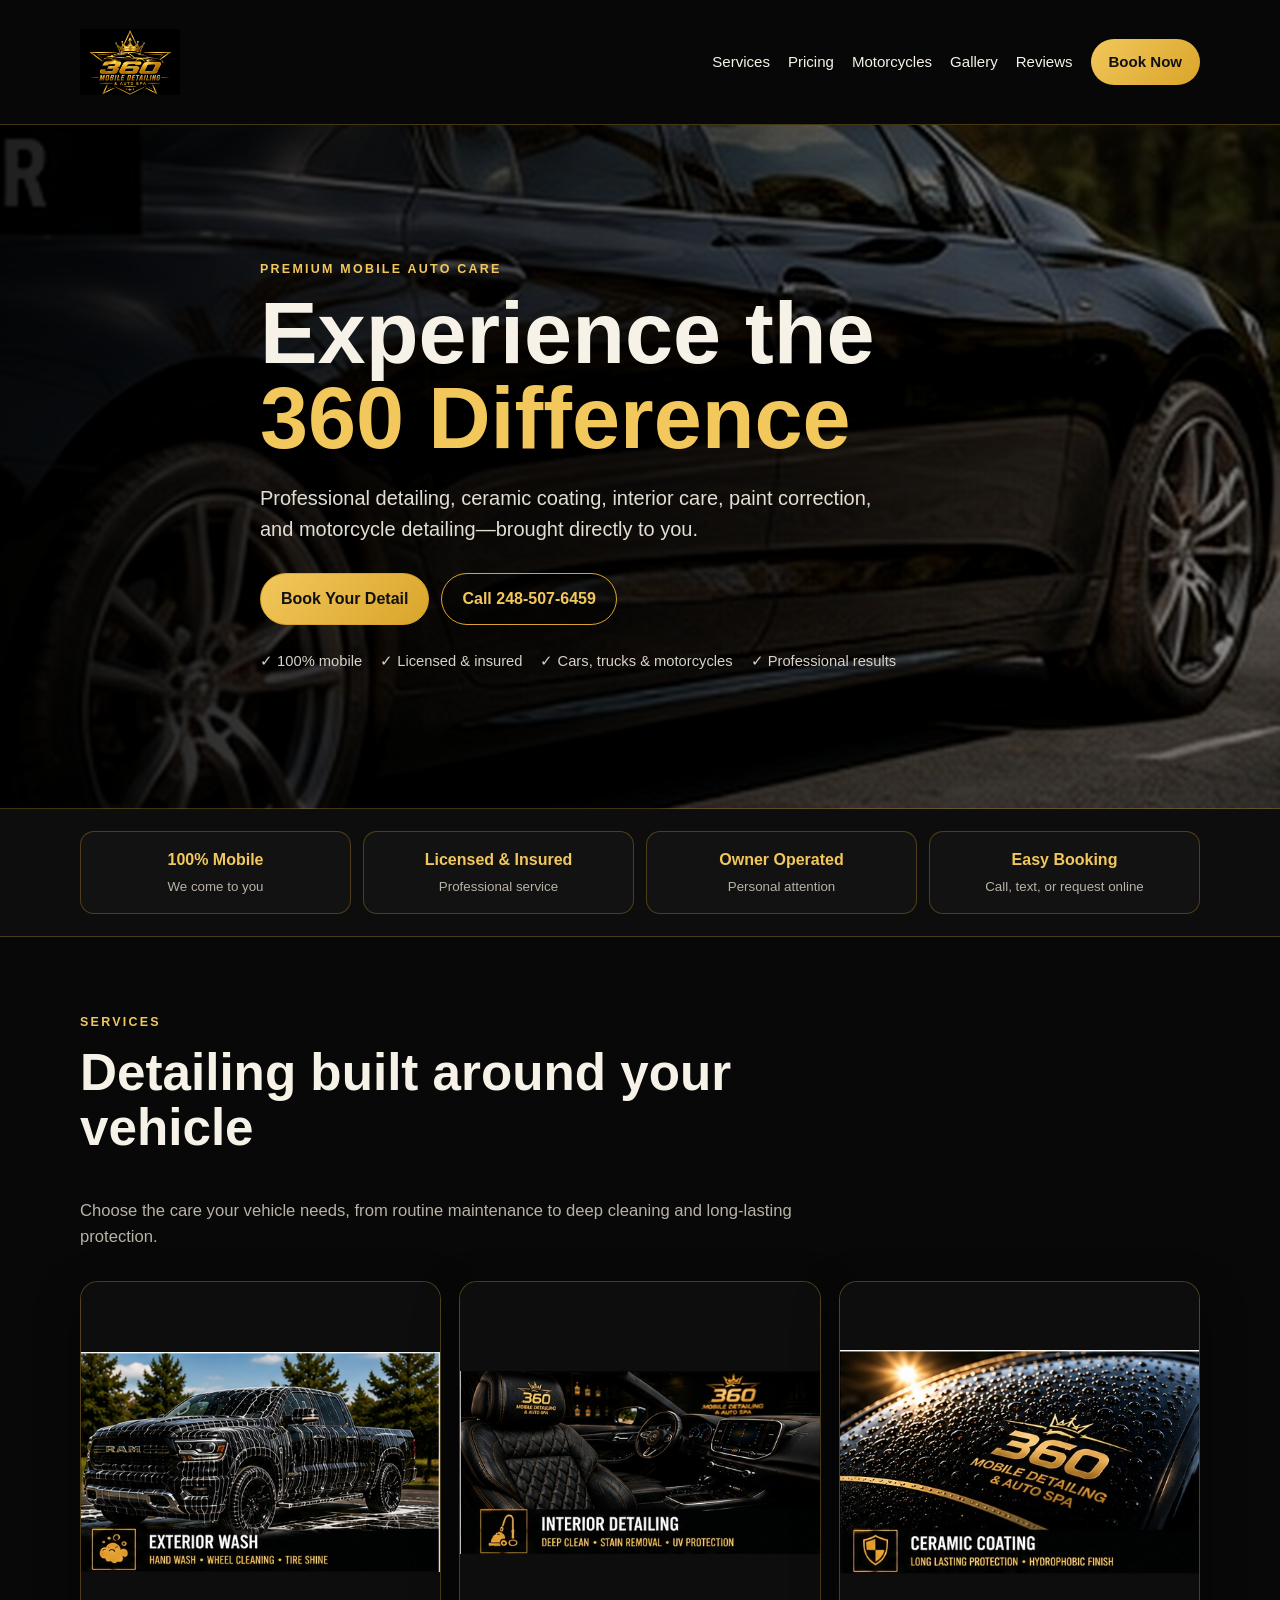
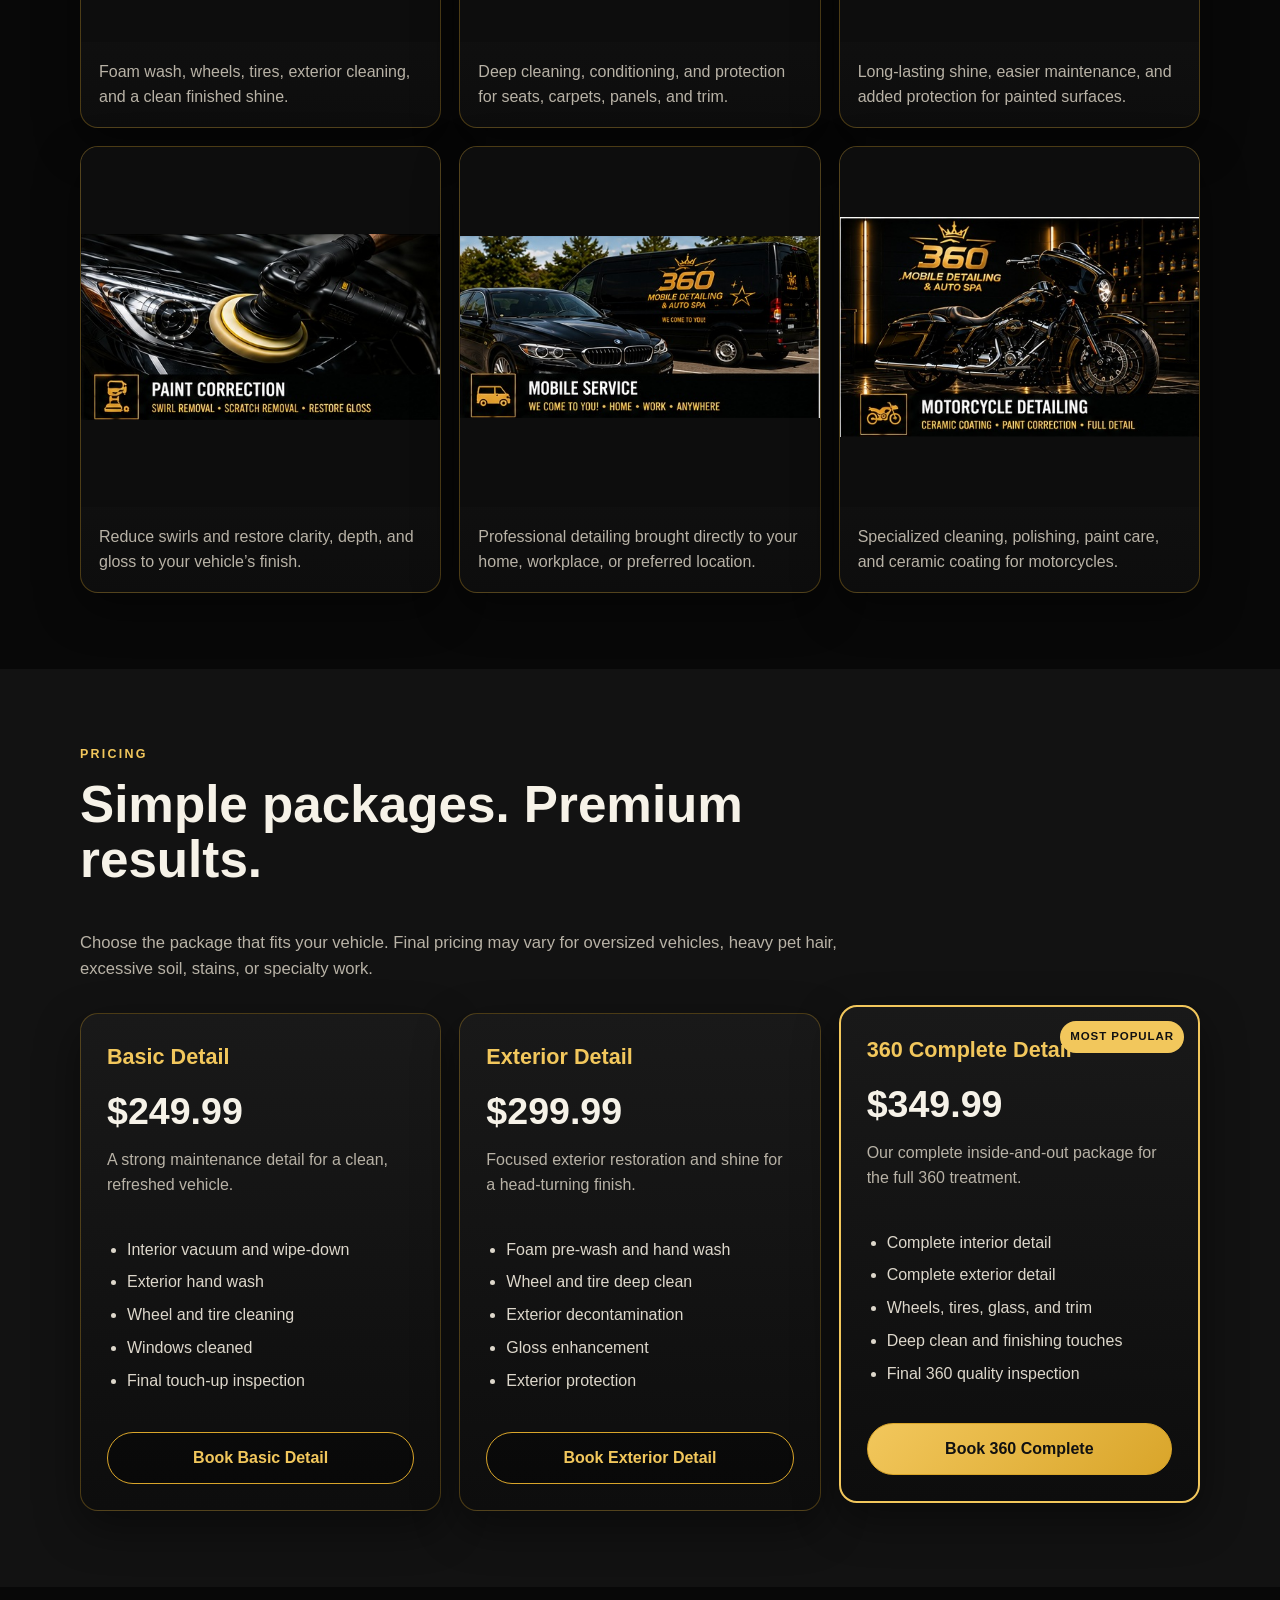
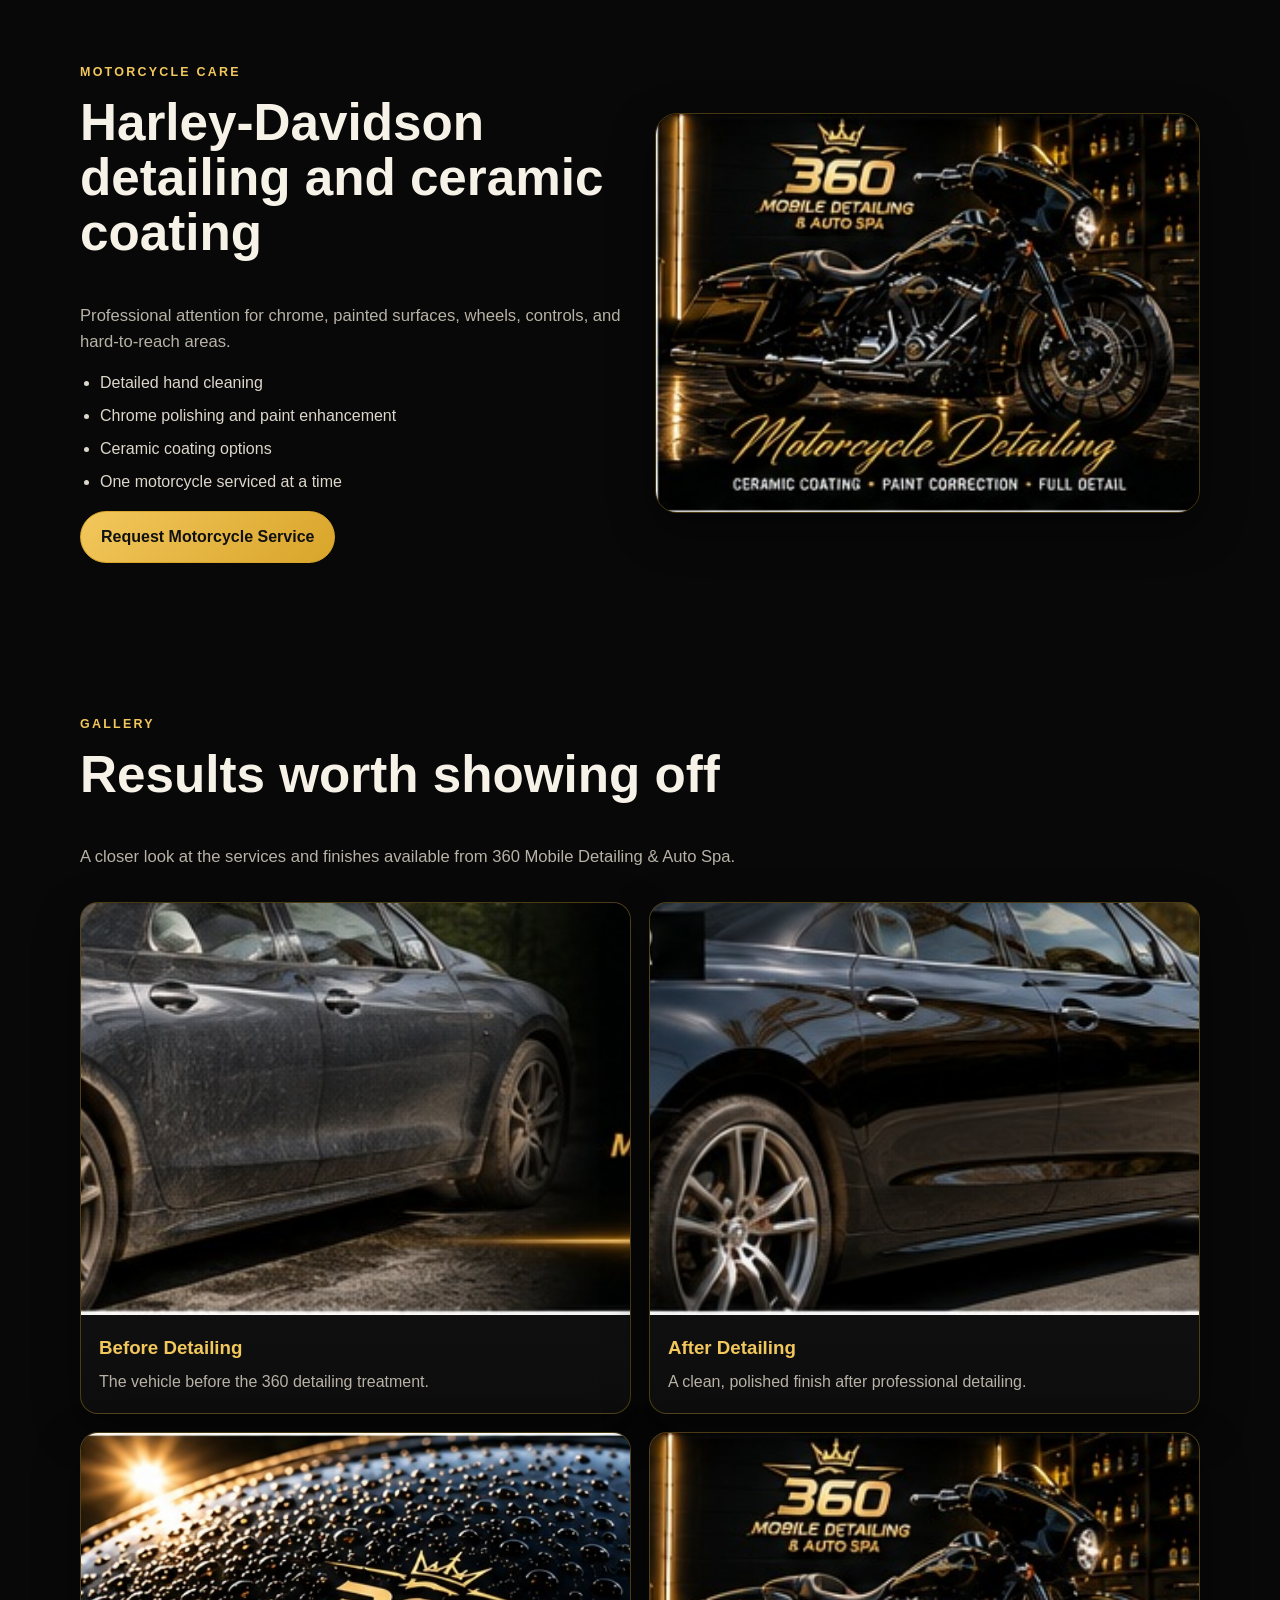
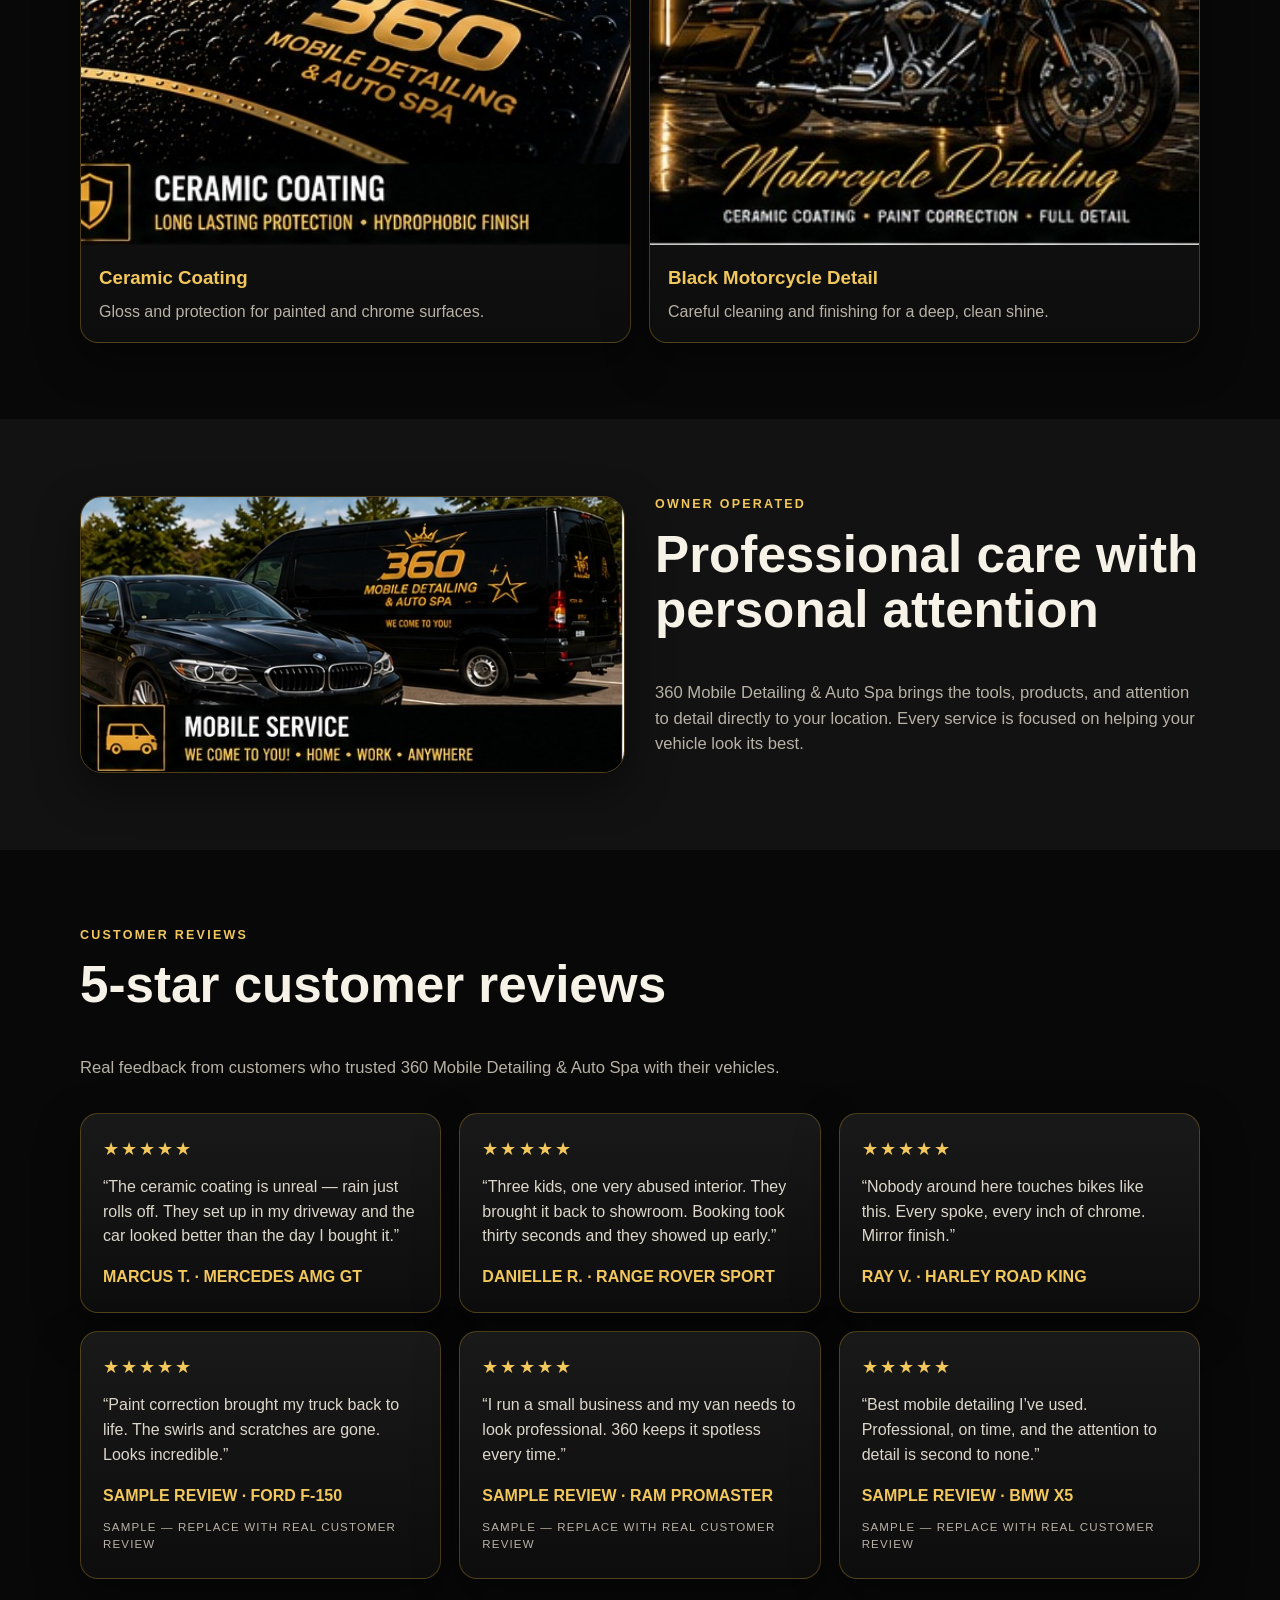
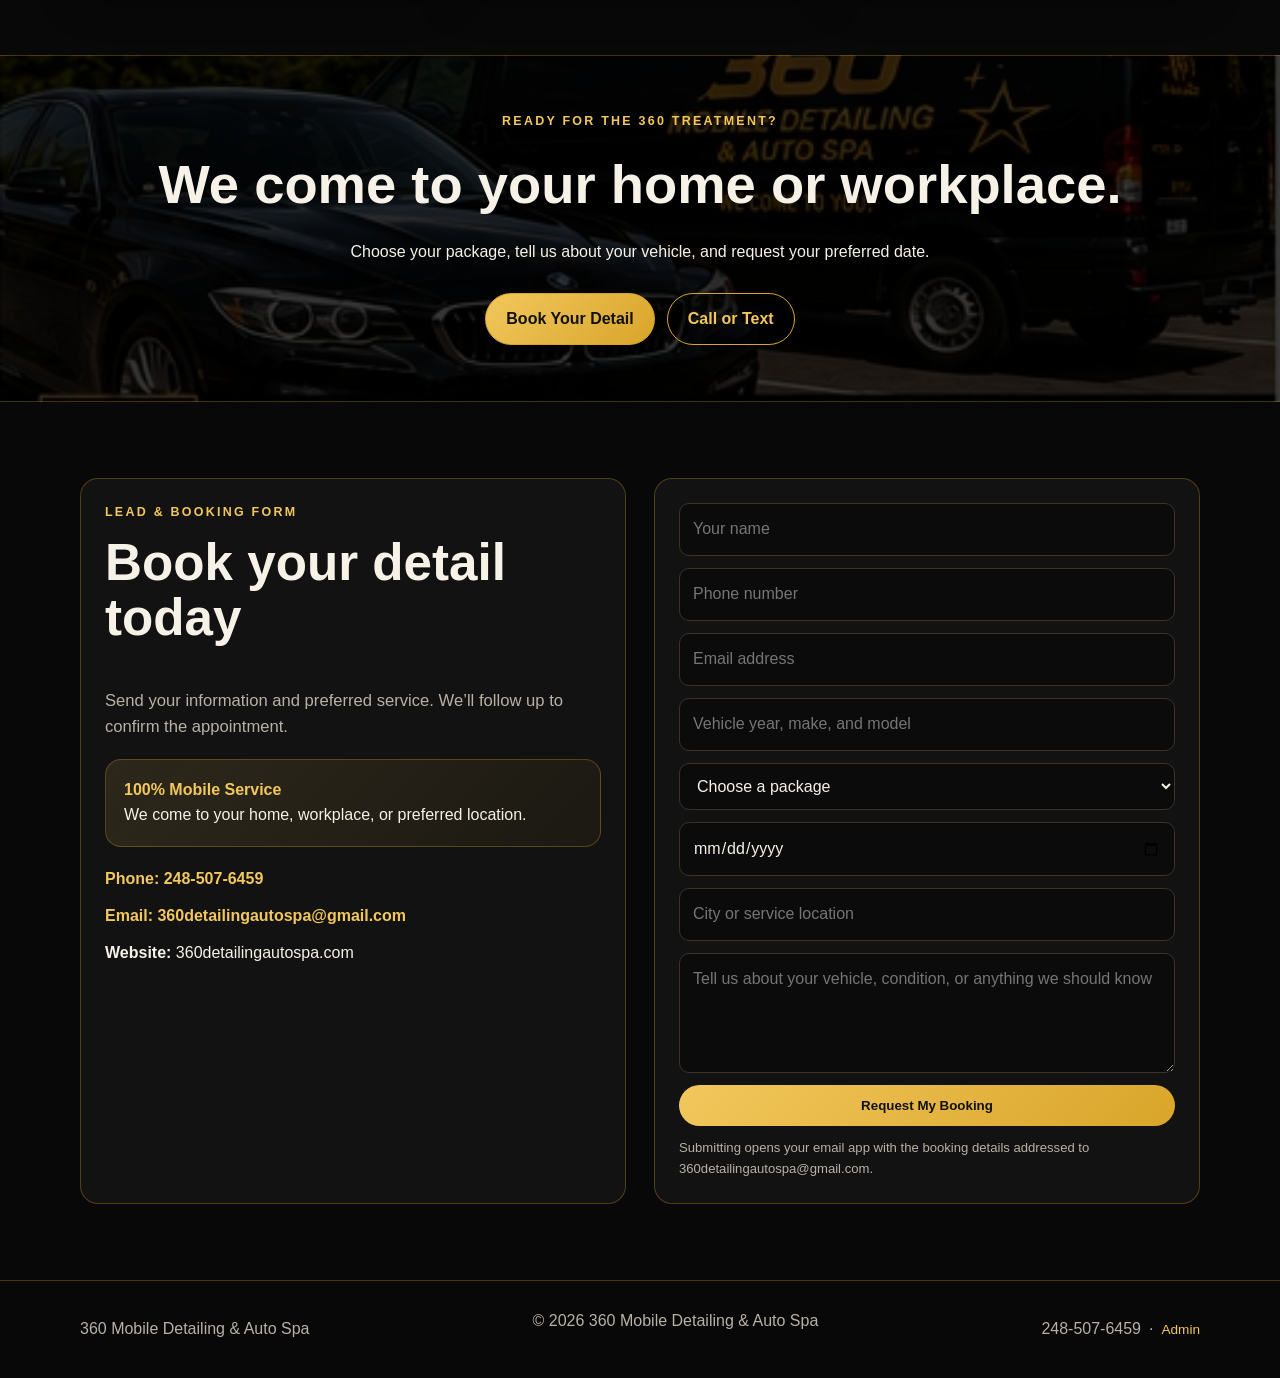
==== commit a0f9d31a: "Add files via upload Update website files" ====
--- a/index.html
+++ b/index.html
@@ -112,15 +112,48 @@
   <div><p class="eyebrow">Owner operated</p><h2>Professional care with personal attention</h2><p class="section-intro">360 Mobile Detailing & Auto Spa brings the tools, products, and attention to detail directly to your location. Every service is focused on helping your vehicle look its best.</p></div>
 </div></section>
 
+
 <section class="section" id="reviews"><div class="container">
-  <div class="section-head"><p class="eyebrow">Customer reviews</p><h2>5-star review spots ready for your customers</h2><p class="section-intro">These six cards are placeholders for now. Replace them with real customer reviews as they come in.</p></div>
+  <div class="section-head">
+    <p class="eyebrow">Customer reviews</p>
+    <h2>5-star customer reviews</h2>
+    <p class="section-intro">Real feedback from customers who trusted 360 Mobile Detailing & Auto Spa with their vehicles.</p>
+  </div>
   <div class="review-grid">
-    <article class="review-card"><div class="review-stars">★★★★★</div><p>Your first real customer review will appear here.</p><strong>Future Customer</strong><br><span class="review-placeholder">Placeholder</span></article>
-    <article class="review-card"><div class="review-stars">★★★★★</div><p>Your next 5-star review can highlight quality, convenience, or professionalism.</p><strong>Future Customer</strong><br><span class="review-placeholder">Placeholder</span></article>
-    <article class="review-card"><div class="review-stars">★★★★★</div><p>Add a real review here once a customer shares their experience.</p><strong>Future Customer</strong><br><span class="review-placeholder">Placeholder</span></article>
-    <article class="review-card"><div class="review-stars">★★★★★</div><p>This card is reserved for a verified customer testimonial.</p><strong>Future Customer</strong><br><span class="review-placeholder">Placeholder</span></article>
-    <article class="review-card"><div class="review-stars">★★★★★</div><p>Use this space for a review about the convenience of mobile service.</p><strong>Future Customer</strong><br><span class="review-placeholder">Placeholder</span></article>
-    <article class="review-card"><div class="review-stars">★★★★★</div><p>Use this space for a review about the final shine and attention to detail.</p><strong>Future Customer</strong><br><span class="review-placeholder">Placeholder</span></article>
+    <article class="review-card">
+      <div class="review-stars">★★★★★</div>
+      <p>“The ceramic coating is unreal — rain just rolls off. They set up in my driveway and the car looked better than the day I bought it.”</p>
+      <strong>MARCUS T. · MERCEDES AMG GT</strong>
+    </article>
+    <article class="review-card">
+      <div class="review-stars">★★★★★</div>
+      <p>“Three kids, one very abused interior. They brought it back to showroom. Booking took thirty seconds and they showed up early.”</p>
+      <strong>DANIELLE R. · RANGE ROVER SPORT</strong>
+    </article>
+    <article class="review-card">
+      <div class="review-stars">★★★★★</div>
+      <p>“Nobody around here touches bikes like this. Every spoke, every inch of chrome. Mirror finish.”</p>
+      <strong>RAY V. · HARLEY ROAD KING</strong>
+    </article>
+
+    <article class="review-card">
+      <div class="review-stars">★★★★★</div>
+      <p>“Paint correction brought my truck back to life. The swirls and scratches are gone. Looks incredible.”</p>
+      <strong>SAMPLE REVIEW · FORD F-150</strong>
+      <br><span class="review-placeholder">Sample — replace with real customer review</span>
+    </article>
+    <article class="review-card">
+      <div class="review-stars">★★★★★</div>
+      <p>“I run a small business and my van needs to look professional. 360 keeps it spotless every time.”</p>
+      <strong>SAMPLE REVIEW · RAM PROMASTER</strong>
+      <br><span class="review-placeholder">Sample — replace with real customer review</span>
+    </article>
+    <article class="review-card">
+      <div class="review-stars">★★★★★</div>
+      <p>“Best mobile detailing I’ve used. Professional, on time, and the attention to detail is second to none.”</p>
+      <strong>SAMPLE REVIEW · BMW X5</strong>
+      <br><span class="review-placeholder">Sample — replace with real customer review</span>
+    </article>
   </div>
 </div></section>
 
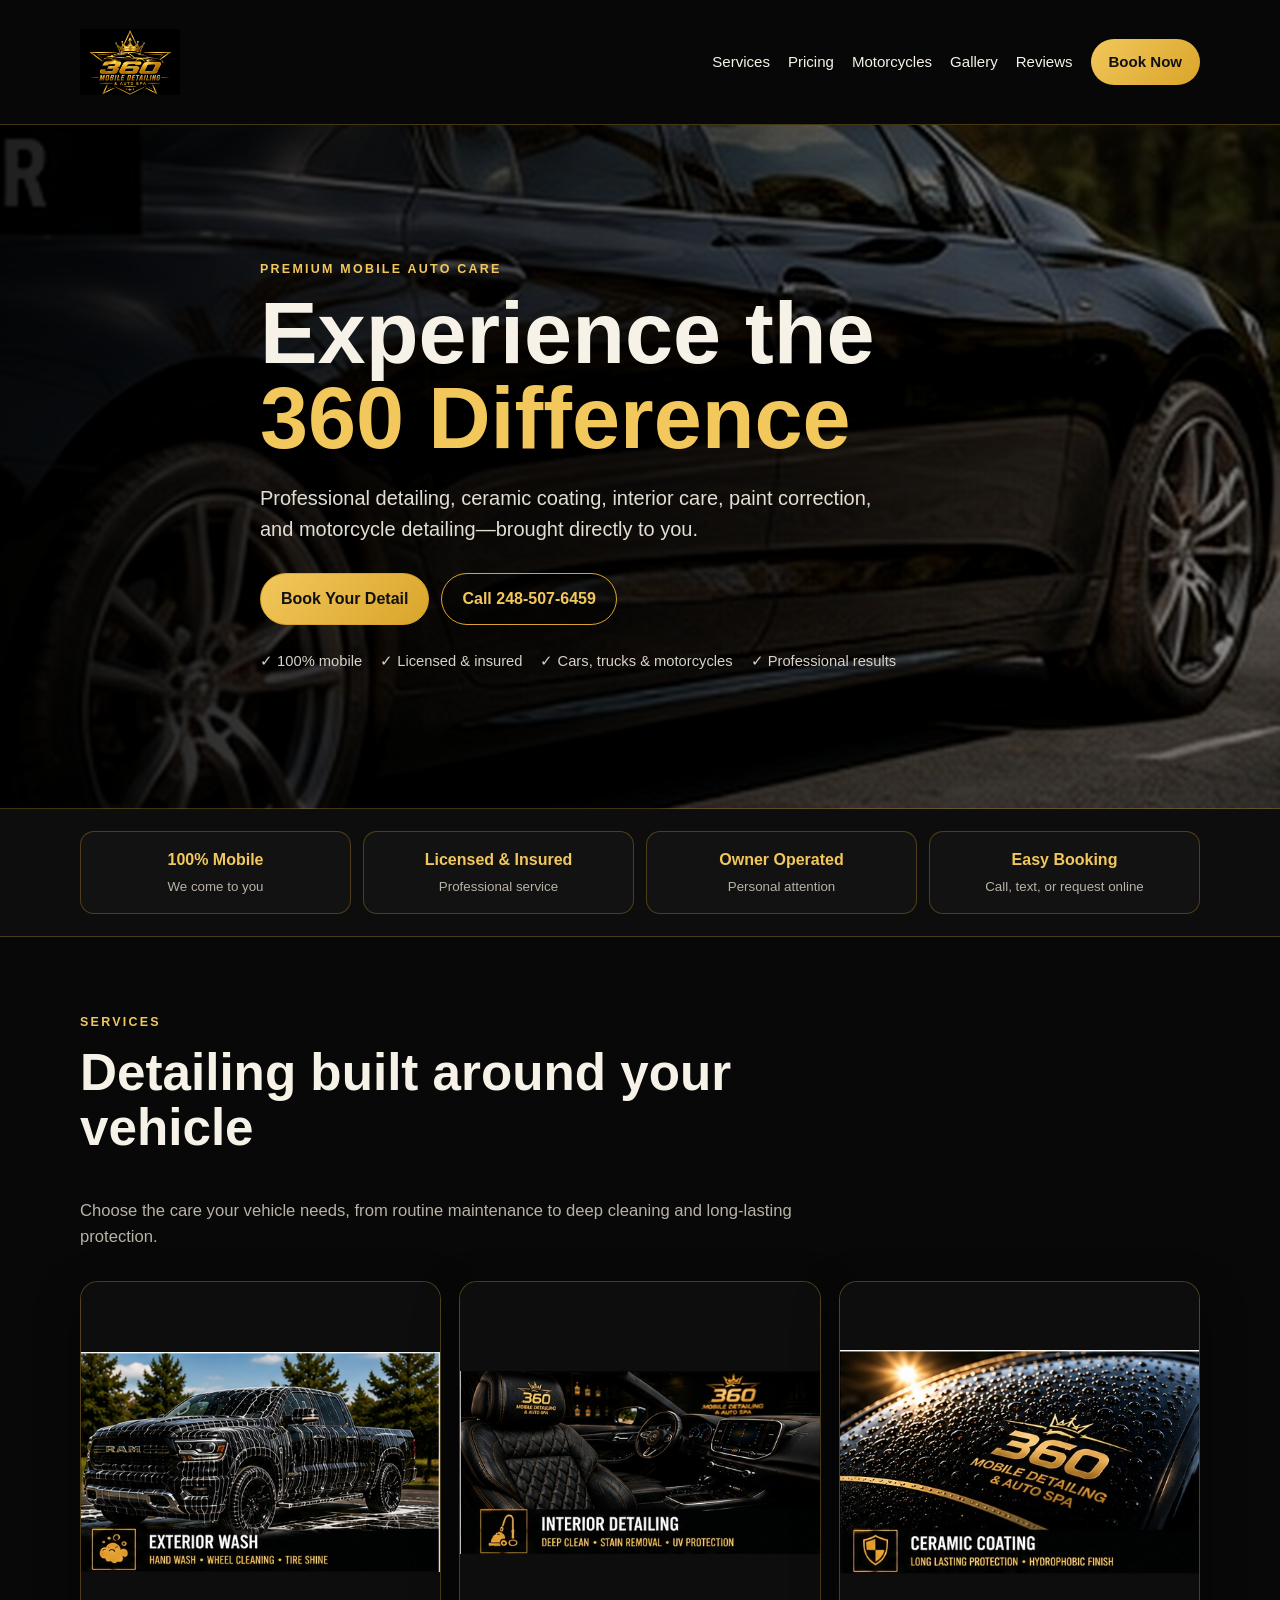
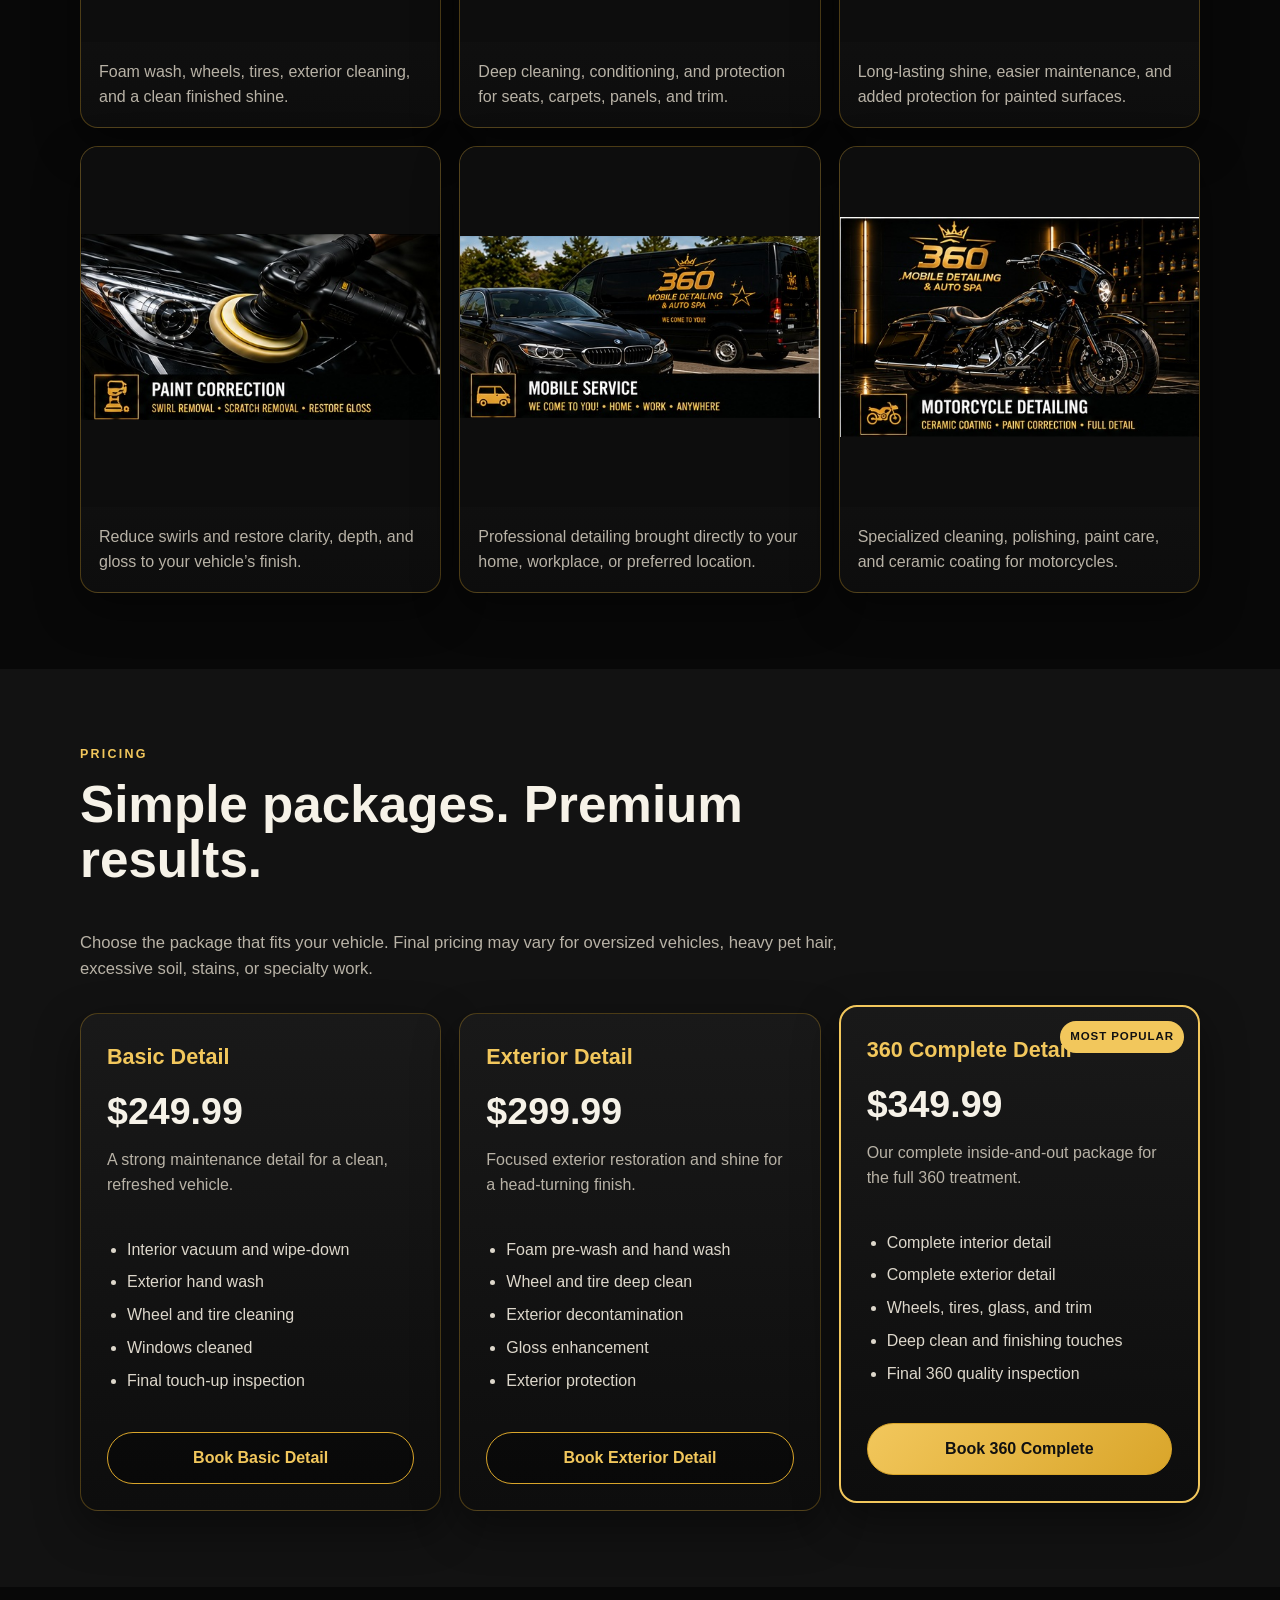
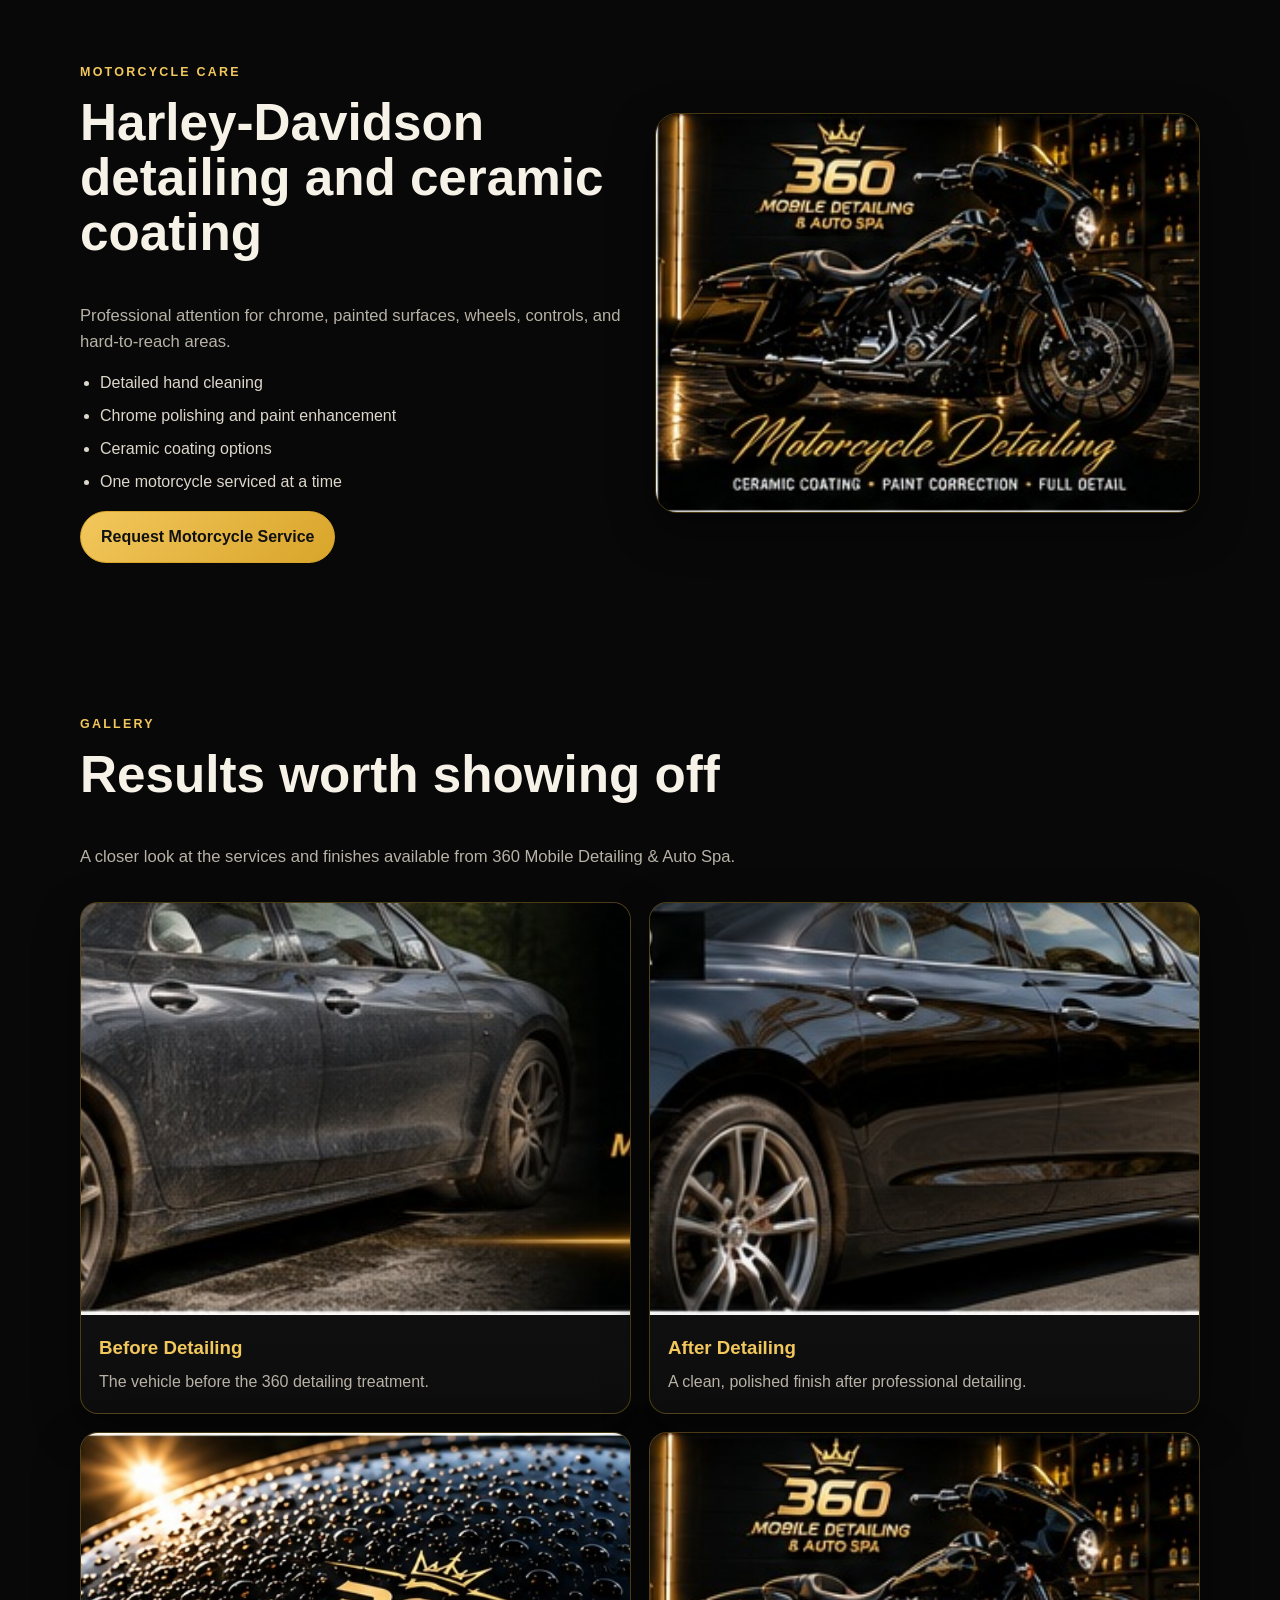
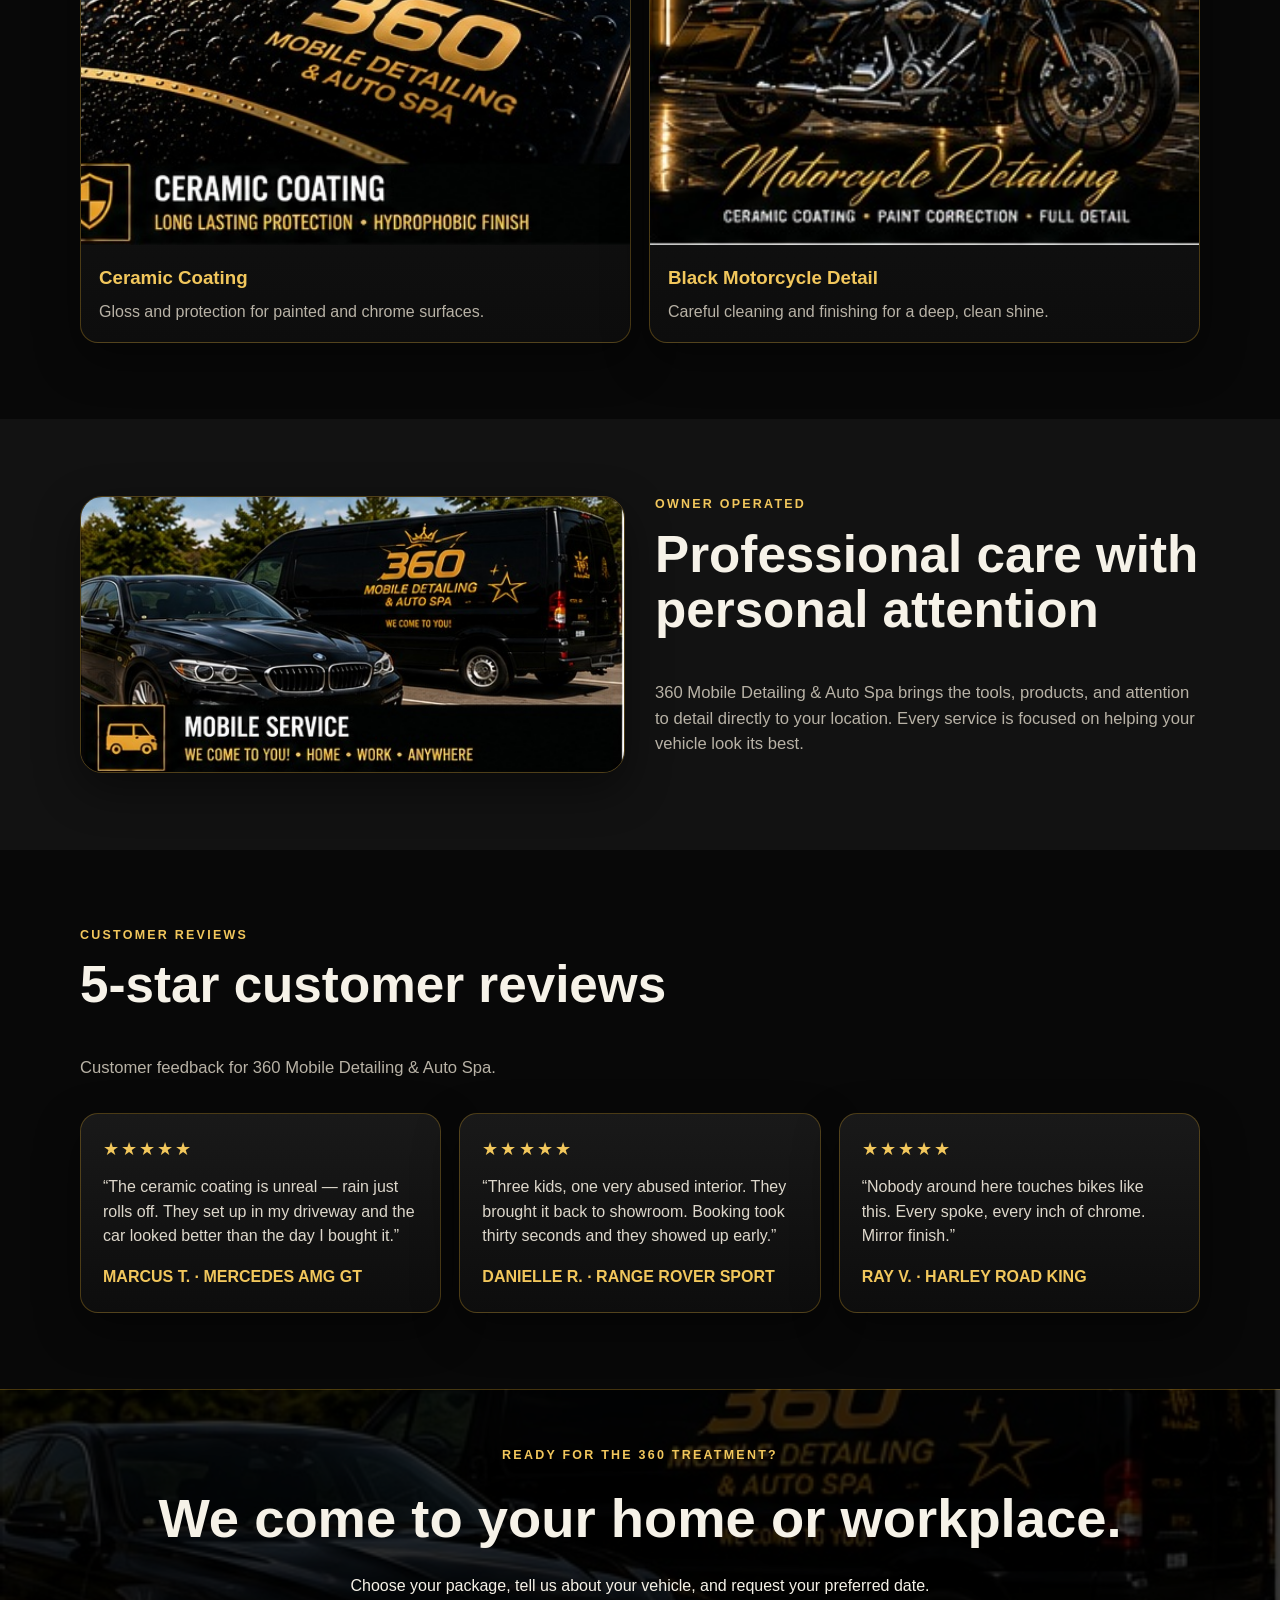
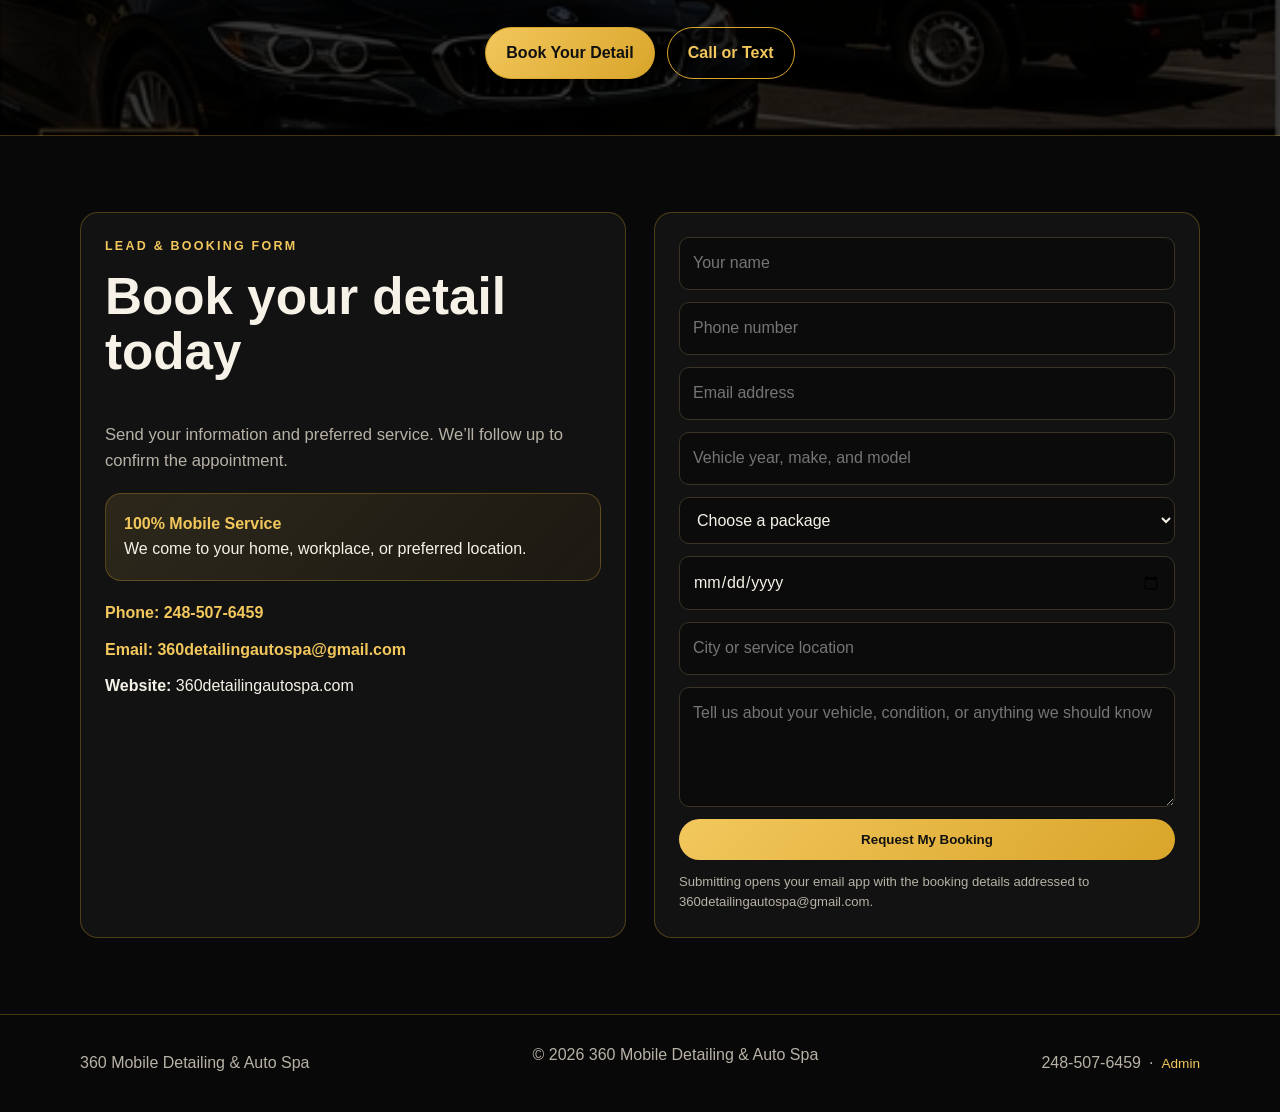
==== commit 246b718a: "Add files via upload Update website files" ====
--- a/index.html
+++ b/index.html
@@ -113,11 +113,12 @@
 </div></section>
 
 
+
 <section class="section" id="reviews"><div class="container">
   <div class="section-head">
     <p class="eyebrow">Customer reviews</p>
     <h2>5-star customer reviews</h2>
-    <p class="section-intro">Real feedback from customers who trusted 360 Mobile Detailing & Auto Spa with their vehicles.</p>
+    <p class="section-intro">Customer feedback for 360 Mobile Detailing & Auto Spa.</p>
   </div>
   <div class="review-grid">
     <article class="review-card">
@@ -134,25 +135,6 @@
       <div class="review-stars">★★★★★</div>
       <p>“Nobody around here touches bikes like this. Every spoke, every inch of chrome. Mirror finish.”</p>
       <strong>RAY V. · HARLEY ROAD KING</strong>
-    </article>
-
-    <article class="review-card">
-      <div class="review-stars">★★★★★</div>
-      <p>“Paint correction brought my truck back to life. The swirls and scratches are gone. Looks incredible.”</p>
-      <strong>SAMPLE REVIEW · FORD F-150</strong>
-      <br><span class="review-placeholder">Sample — replace with real customer review</span>
-    </article>
-    <article class="review-card">
-      <div class="review-stars">★★★★★</div>
-      <p>“I run a small business and my van needs to look professional. 360 keeps it spotless every time.”</p>
-      <strong>SAMPLE REVIEW · RAM PROMASTER</strong>
-      <br><span class="review-placeholder">Sample — replace with real customer review</span>
-    </article>
-    <article class="review-card">
-      <div class="review-stars">★★★★★</div>
-      <p>“Best mobile detailing I’ve used. Professional, on time, and the attention to detail is second to none.”</p>
-      <strong>SAMPLE REVIEW · BMW X5</strong>
-      <br><span class="review-placeholder">Sample — replace with real customer review</span>
     </article>
   </div>
 </div></section>
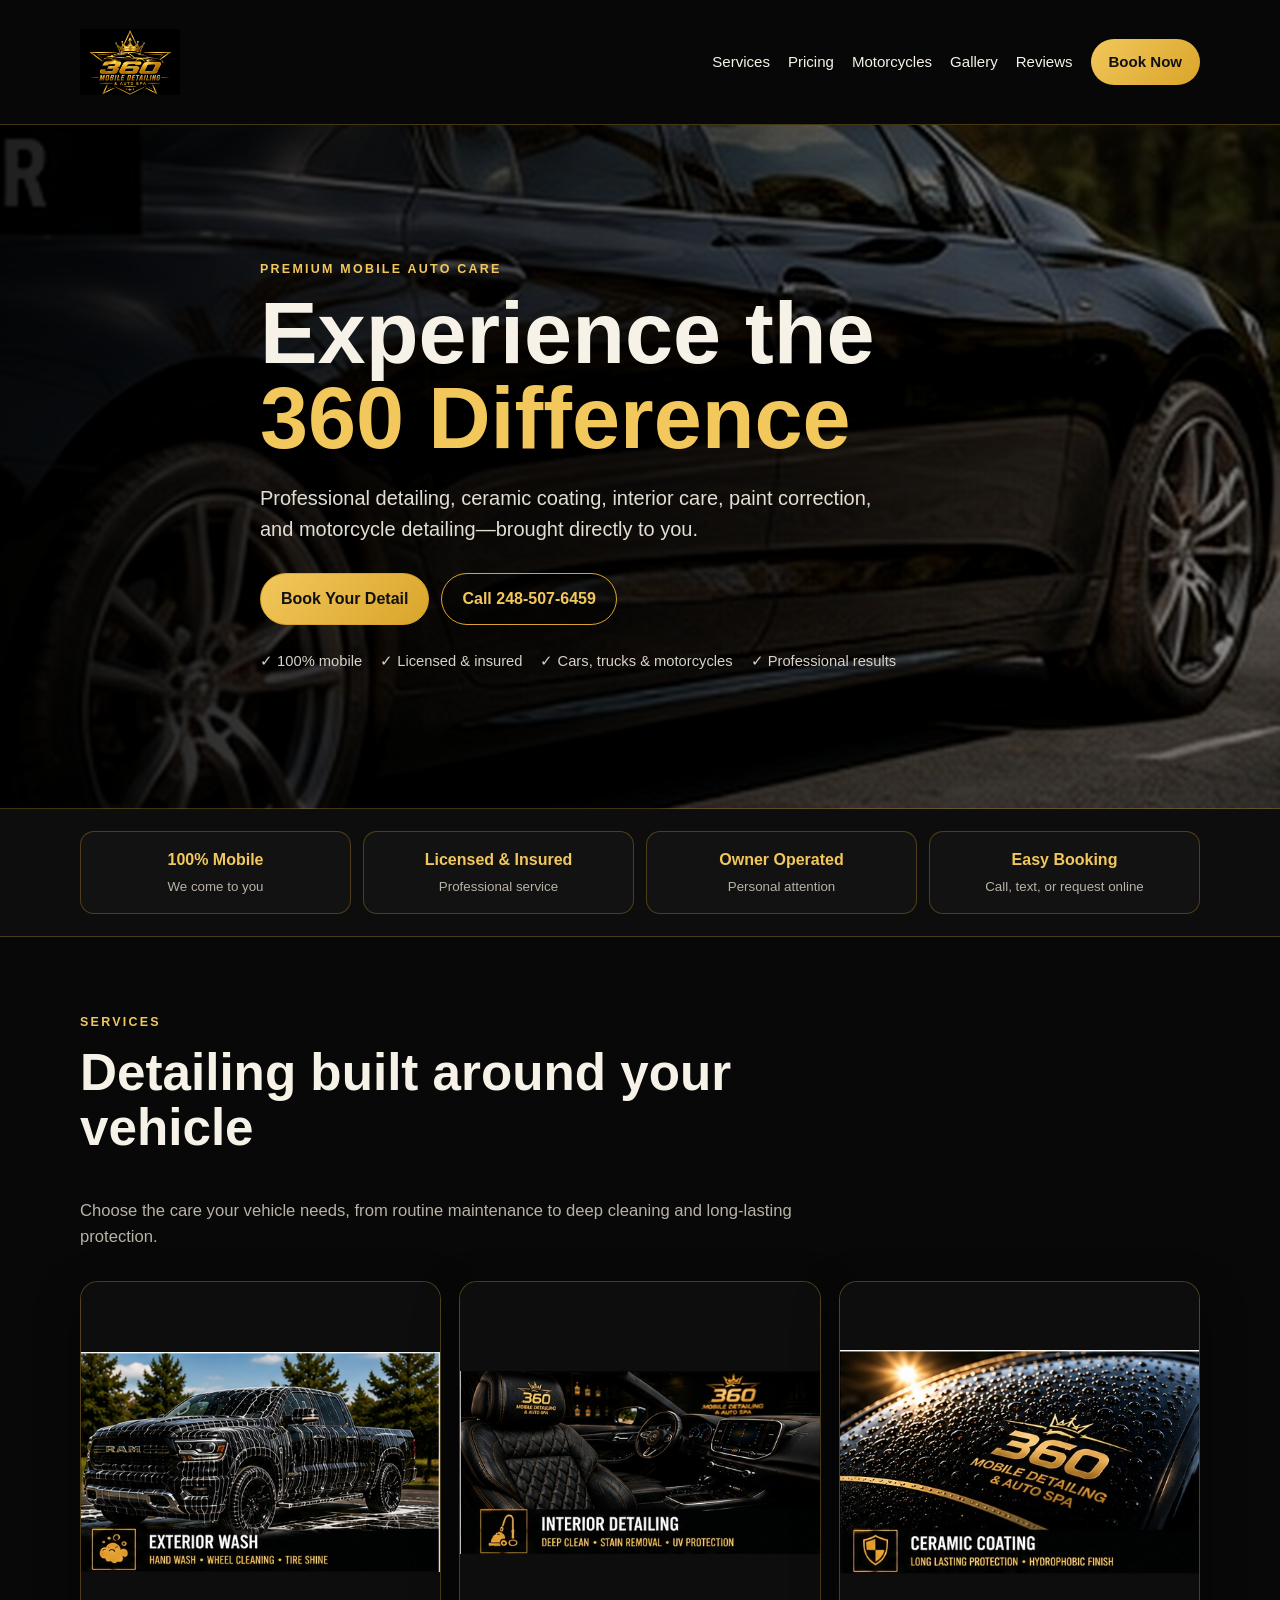
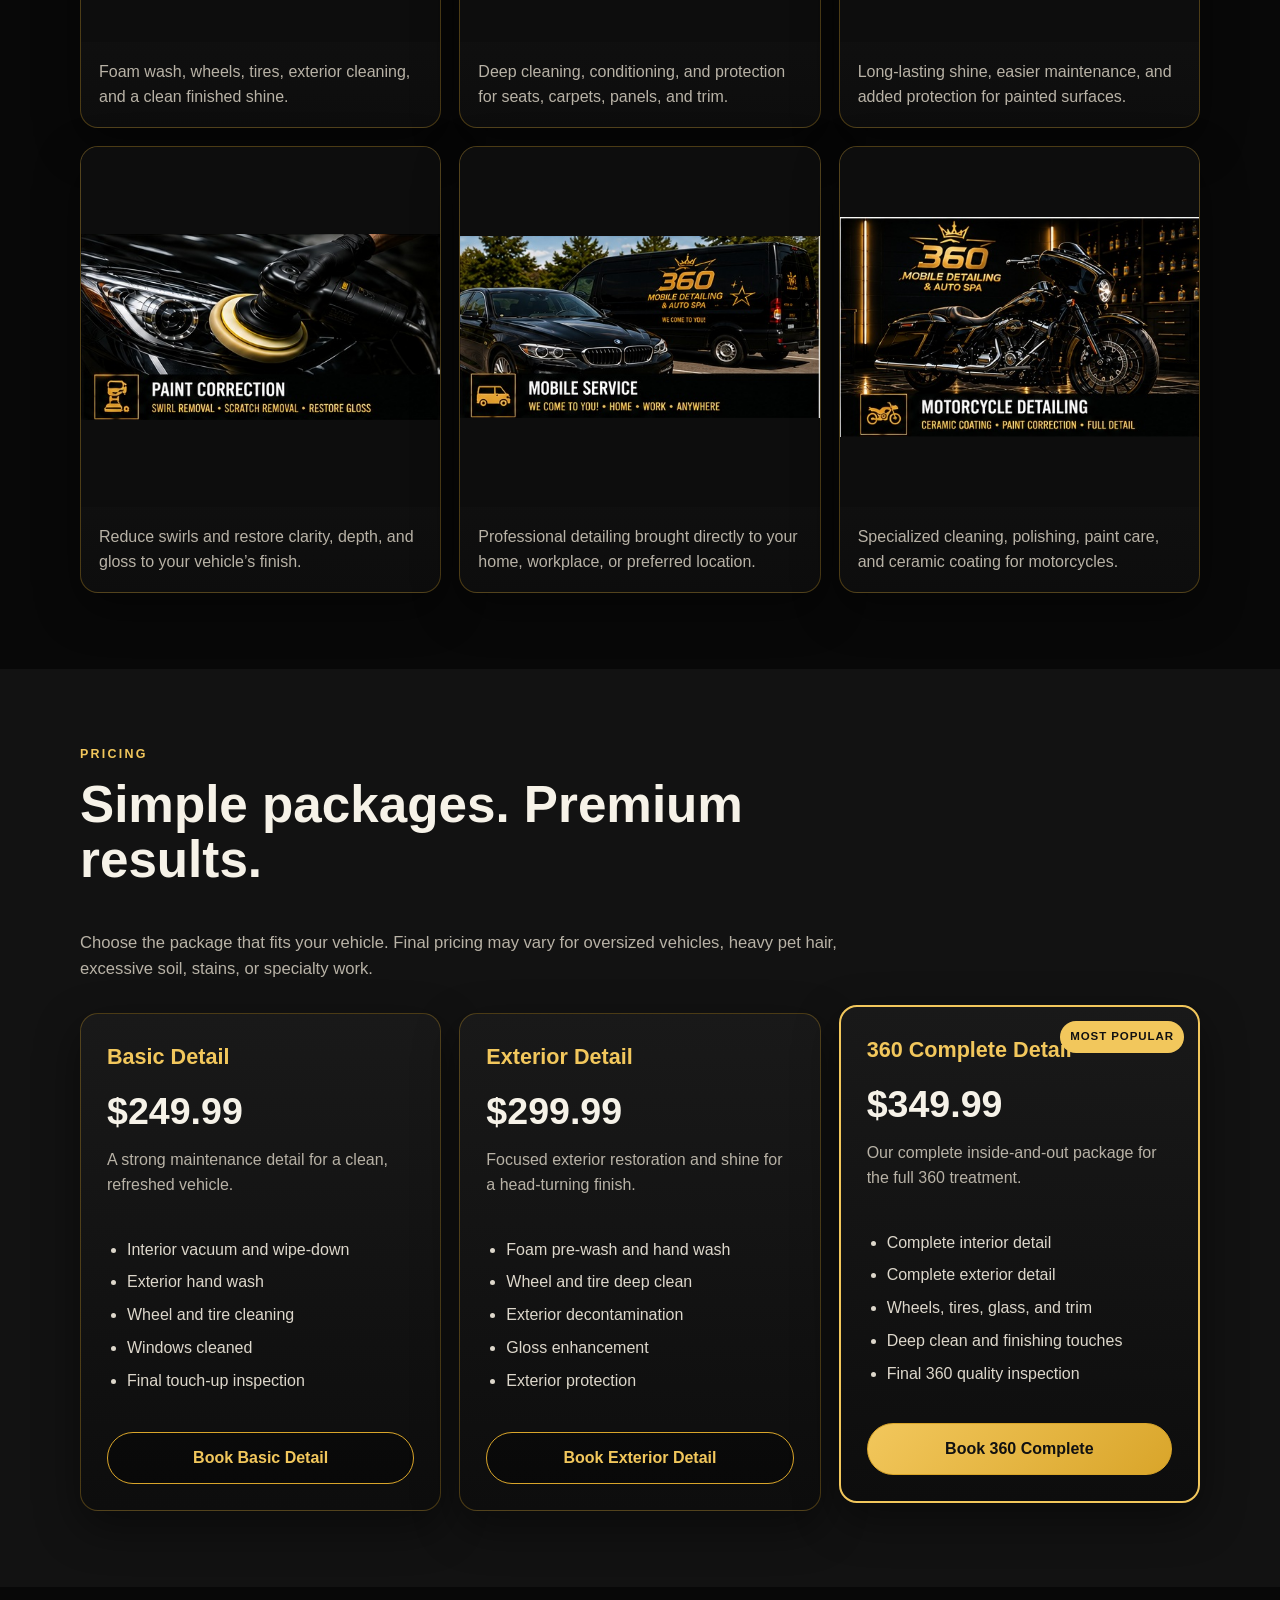
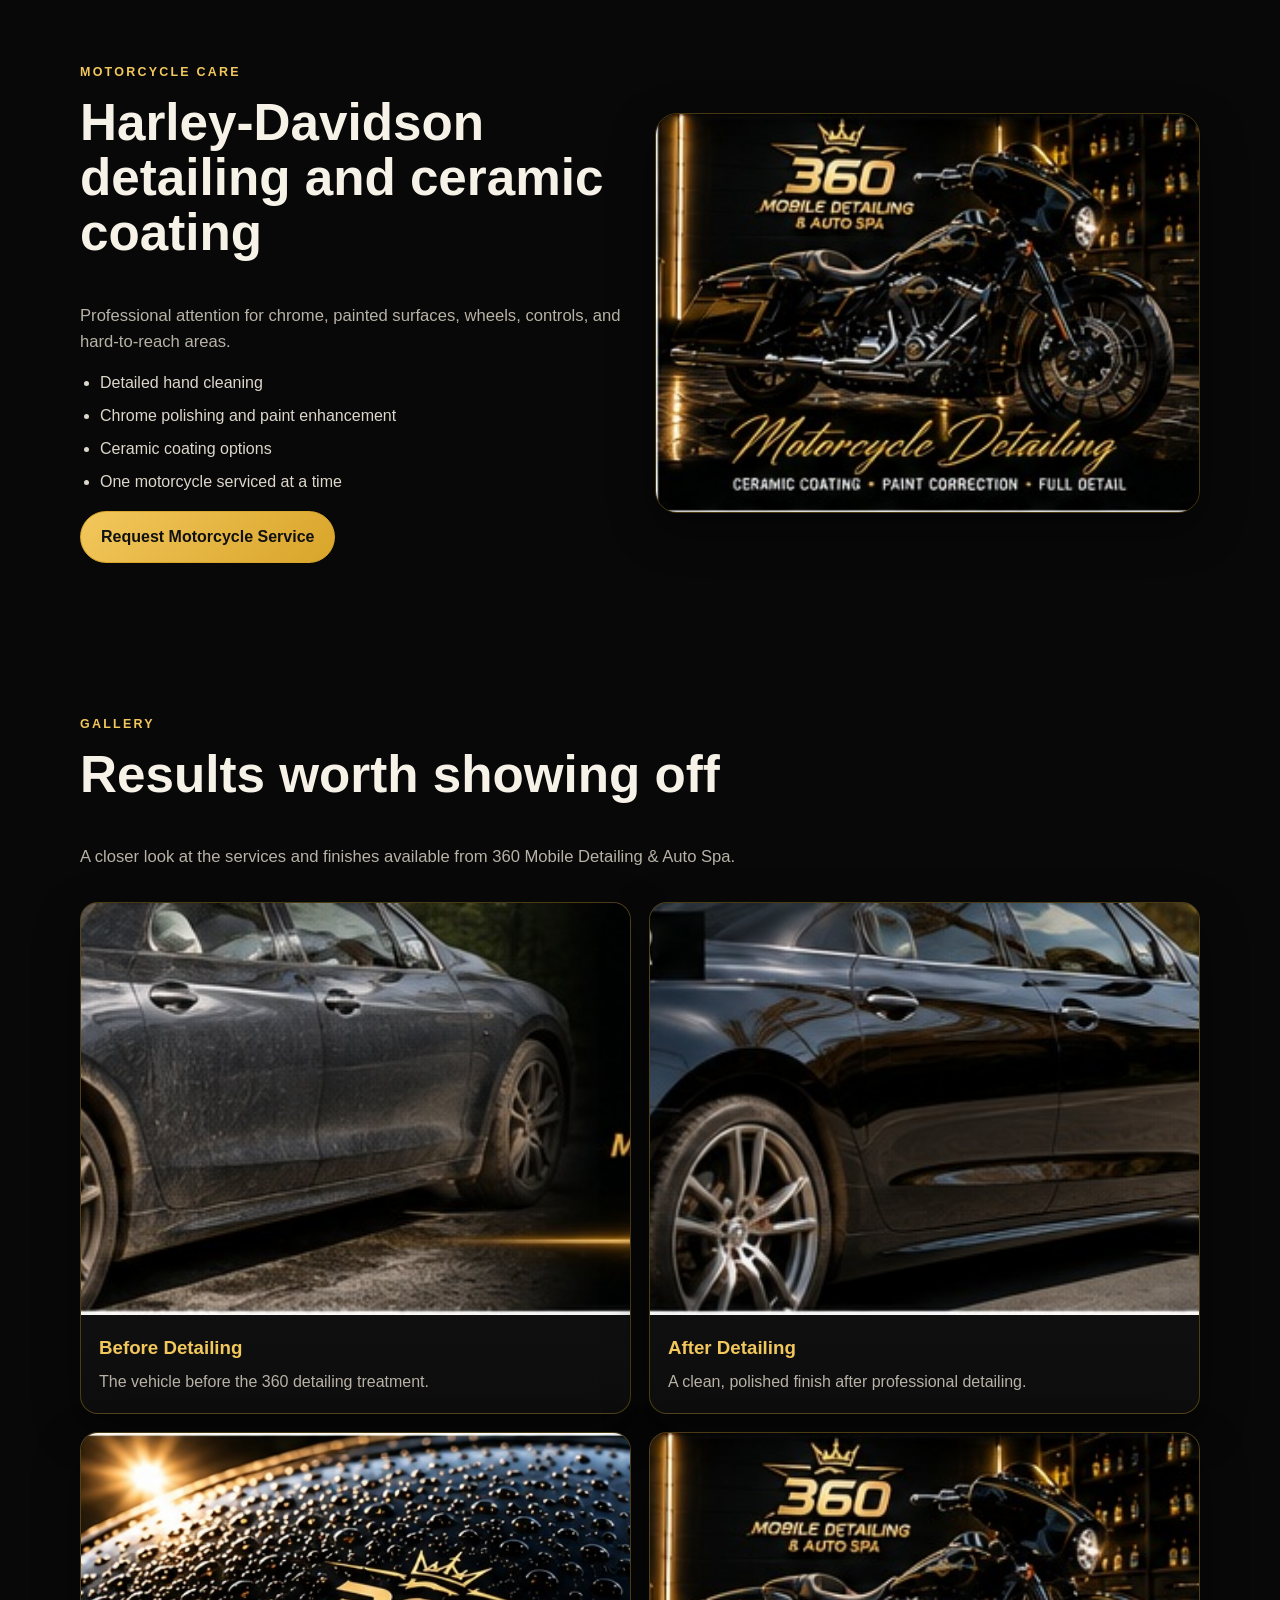
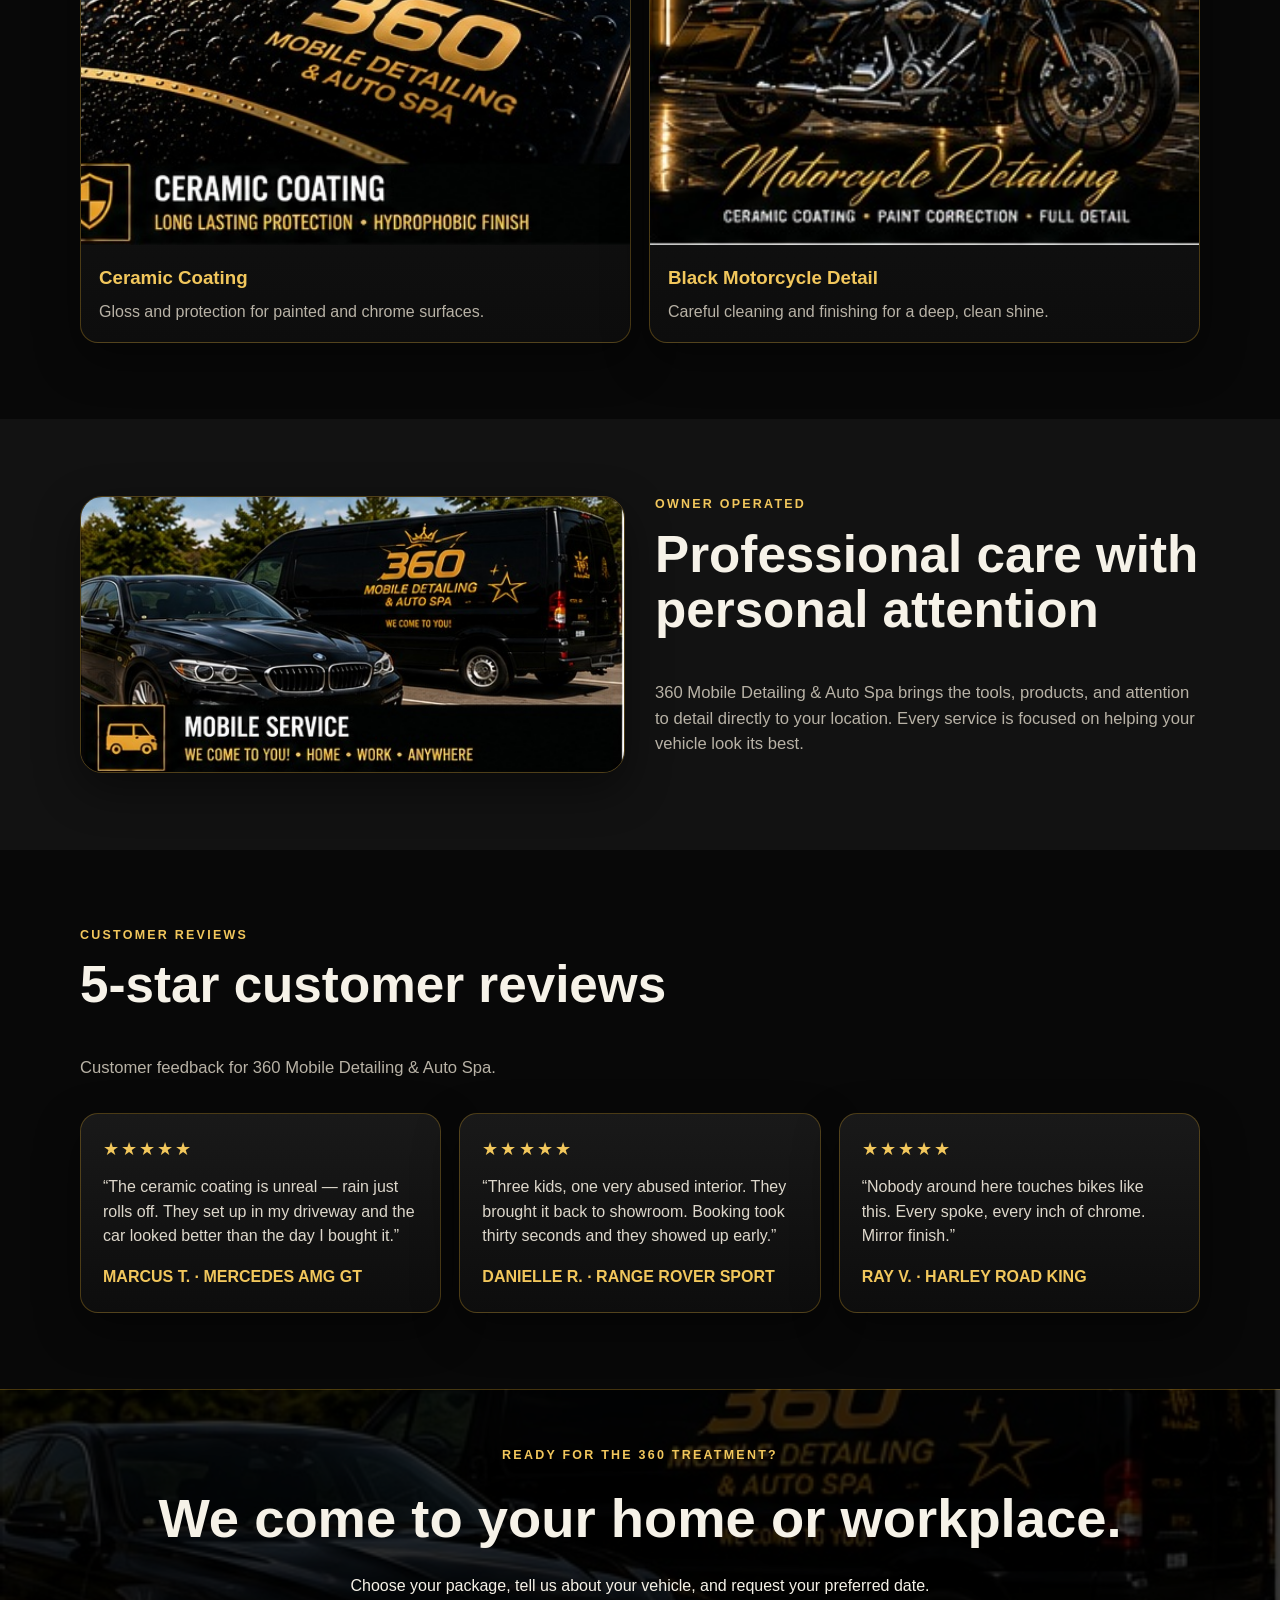
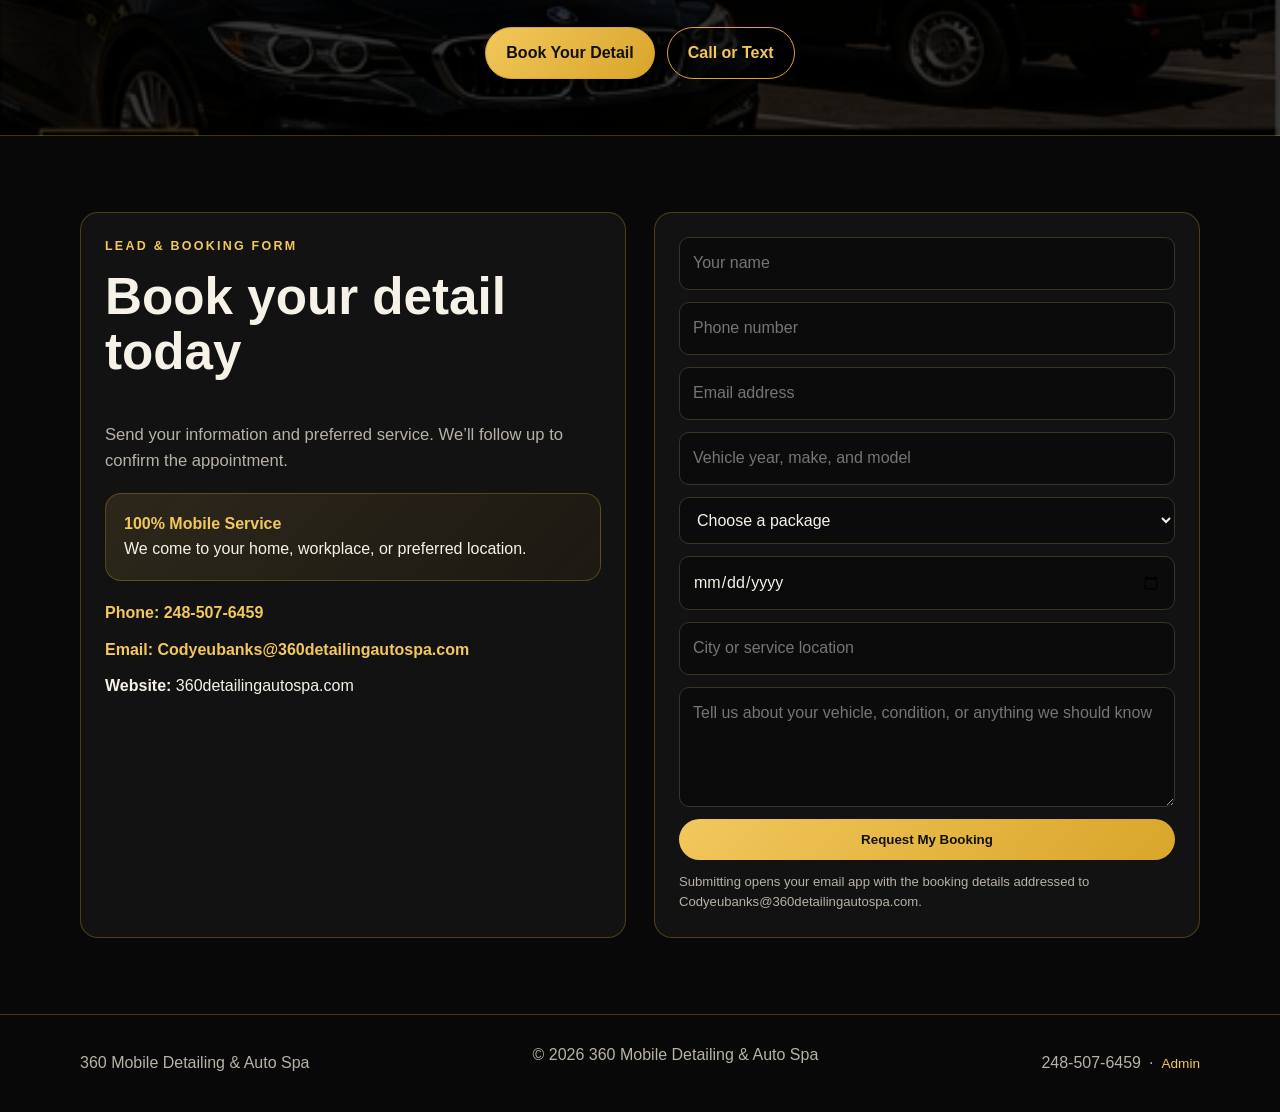
==== commit 191418c9: "Add files via upload Update website files" ====
--- a/index.html
+++ b/index.html
@@ -142,9 +142,9 @@
 <section class="cta-band"><div class="container"><p class="eyebrow">Ready for the 360 treatment?</p><h2>We come to your home or workplace.</h2><p>Choose your package, tell us about your vehicle, and request your preferred date.</p><div class="hero-actions" style="justify-content:center"><a class="btn btn-gold" href="#contact">Book Your Detail</a><a class="btn btn-outline" href="tel:+12485076459">Call or Text</a></div></div></section>
 
 <section class="section" id="contact"><div class="container contact-grid">
-  <div class="contact-card"><p class="eyebrow">Lead & booking form</p><h2>Book your detail today</h2><p class="section-intro">Send your information and preferred service. We’ll follow up to confirm the appointment.</p><div class="mobile-callout"><strong>100% Mobile Service</strong><br>We come to your home, workplace, or preferred location.</div><div class="contact-list"><a href="tel:+12485076459"><strong>Phone:</strong> 248-507-6459</a><a href="mailto:360detailingautospa@gmail.com"><strong>Email:</strong> 360detailingautospa@gmail.com</a><div><strong>Website:</strong> 360detailingautospa.com</div></div></div>
+  <div class="contact-card"><p class="eyebrow">Lead & booking form</p><h2>Book your detail today</h2><p class="section-intro">Send your information and preferred service. We’ll follow up to confirm the appointment.</p><div class="mobile-callout"><strong>100% Mobile Service</strong><br>We come to your home, workplace, or preferred location.</div><div class="contact-list"><a href="tel:+12485076459"><strong>Phone:</strong> 248-507-6459</a><a href="mailto:Codyeubanks@360detailingautospa.com"><strong>Email:</strong> Codyeubanks@360detailingautospa.com</a><div><strong>Website:</strong> 360detailingautospa.com</div></div></div>
   <div class="contact-card">
-    <form action="mailto:360detailingautospa@gmail.com" method="post" enctype="text/plain">
+    <form action="mailto:Codyeubanks@360detailingautospa.com" method="post" enctype="text/plain">
       <input name="Name" placeholder="Your name" required>
       <input name="Phone" type="tel" placeholder="Phone number" required>
       <input name="Email" type="email" placeholder="Email address" required>
@@ -156,7 +156,7 @@
       <input name="Service Location" placeholder="City or service location">
       <textarea name="Message" placeholder="Tell us about your vehicle, condition, or anything we should know"></textarea>
       <button class="btn btn-gold" type="submit">Request My Booking</button>
-      <p class="form-note">Submitting opens your email app with the booking details addressed to 360detailingautospa@gmail.com.</p>
+      <p class="form-note">Submitting opens your email app with the booking details addressed to Codyeubanks@360detailingautospa.com.</p>
     </form>
   </div>
 </div></section>
